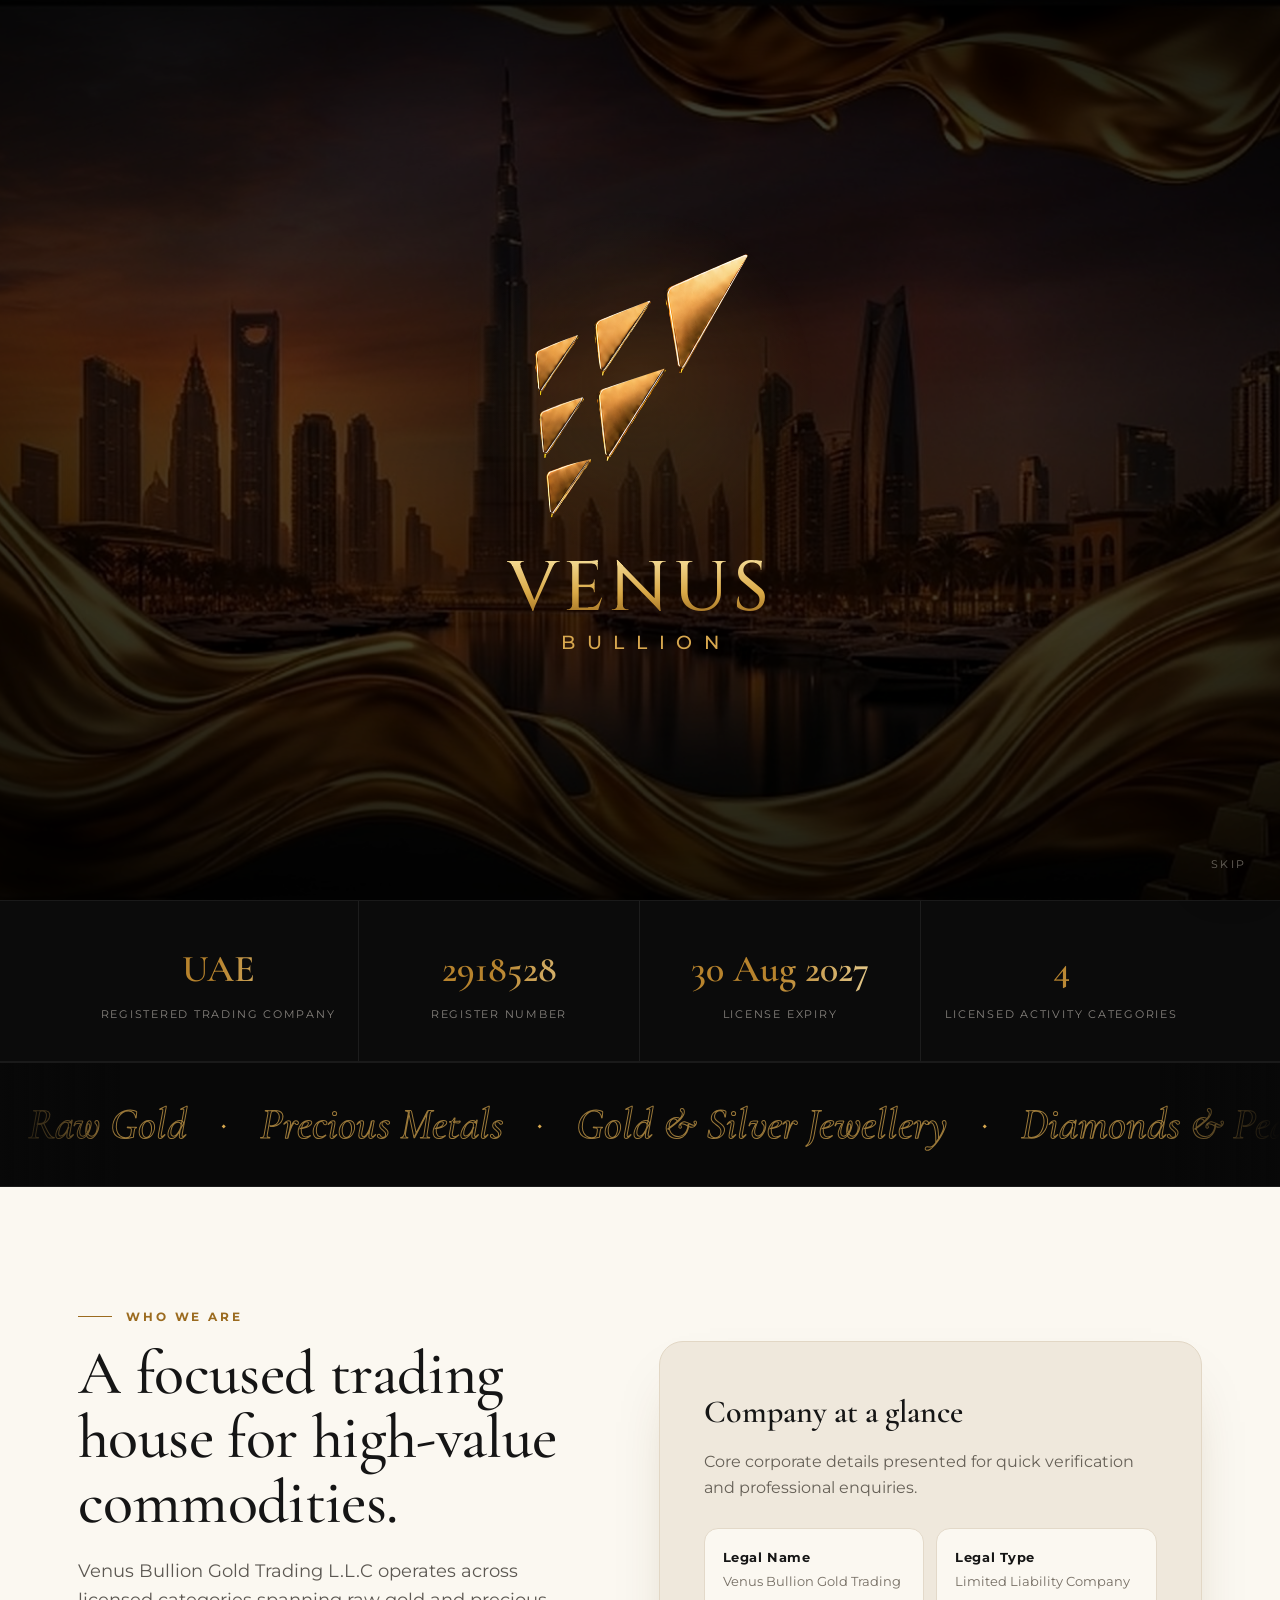
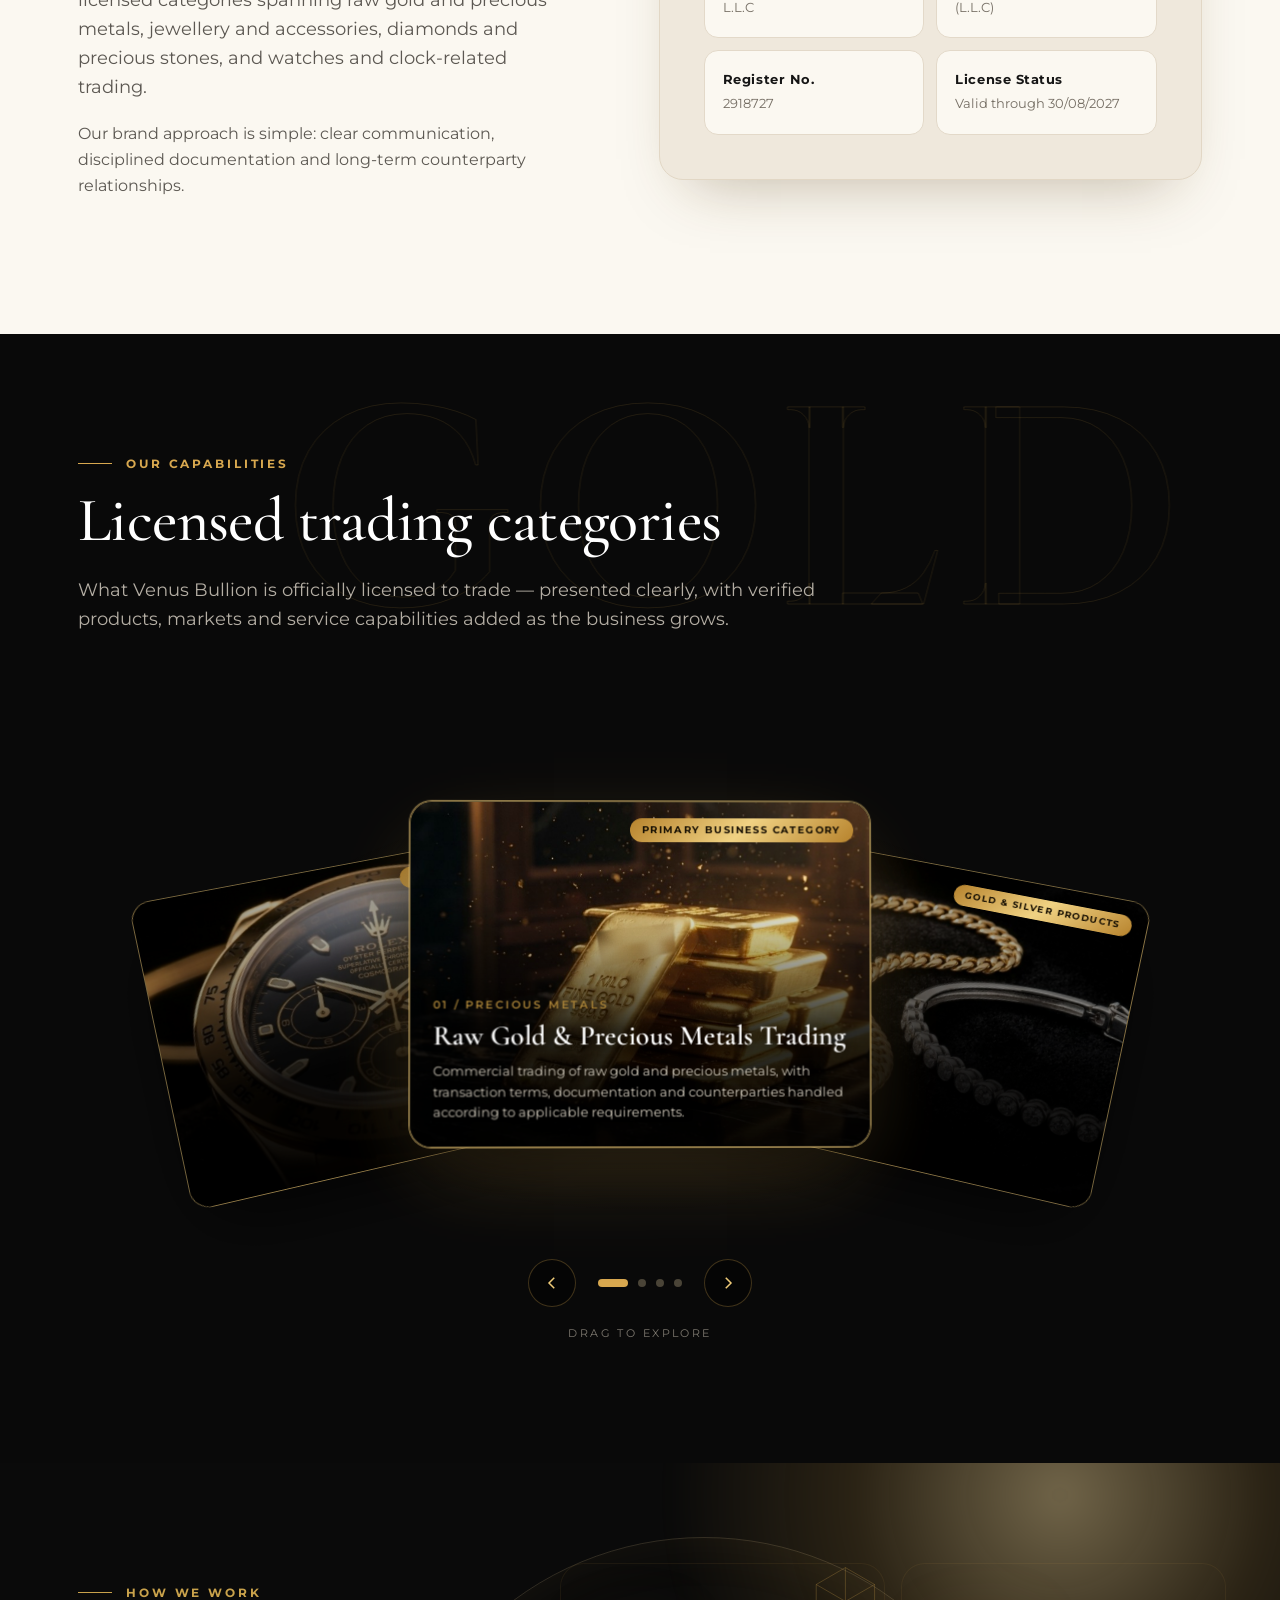
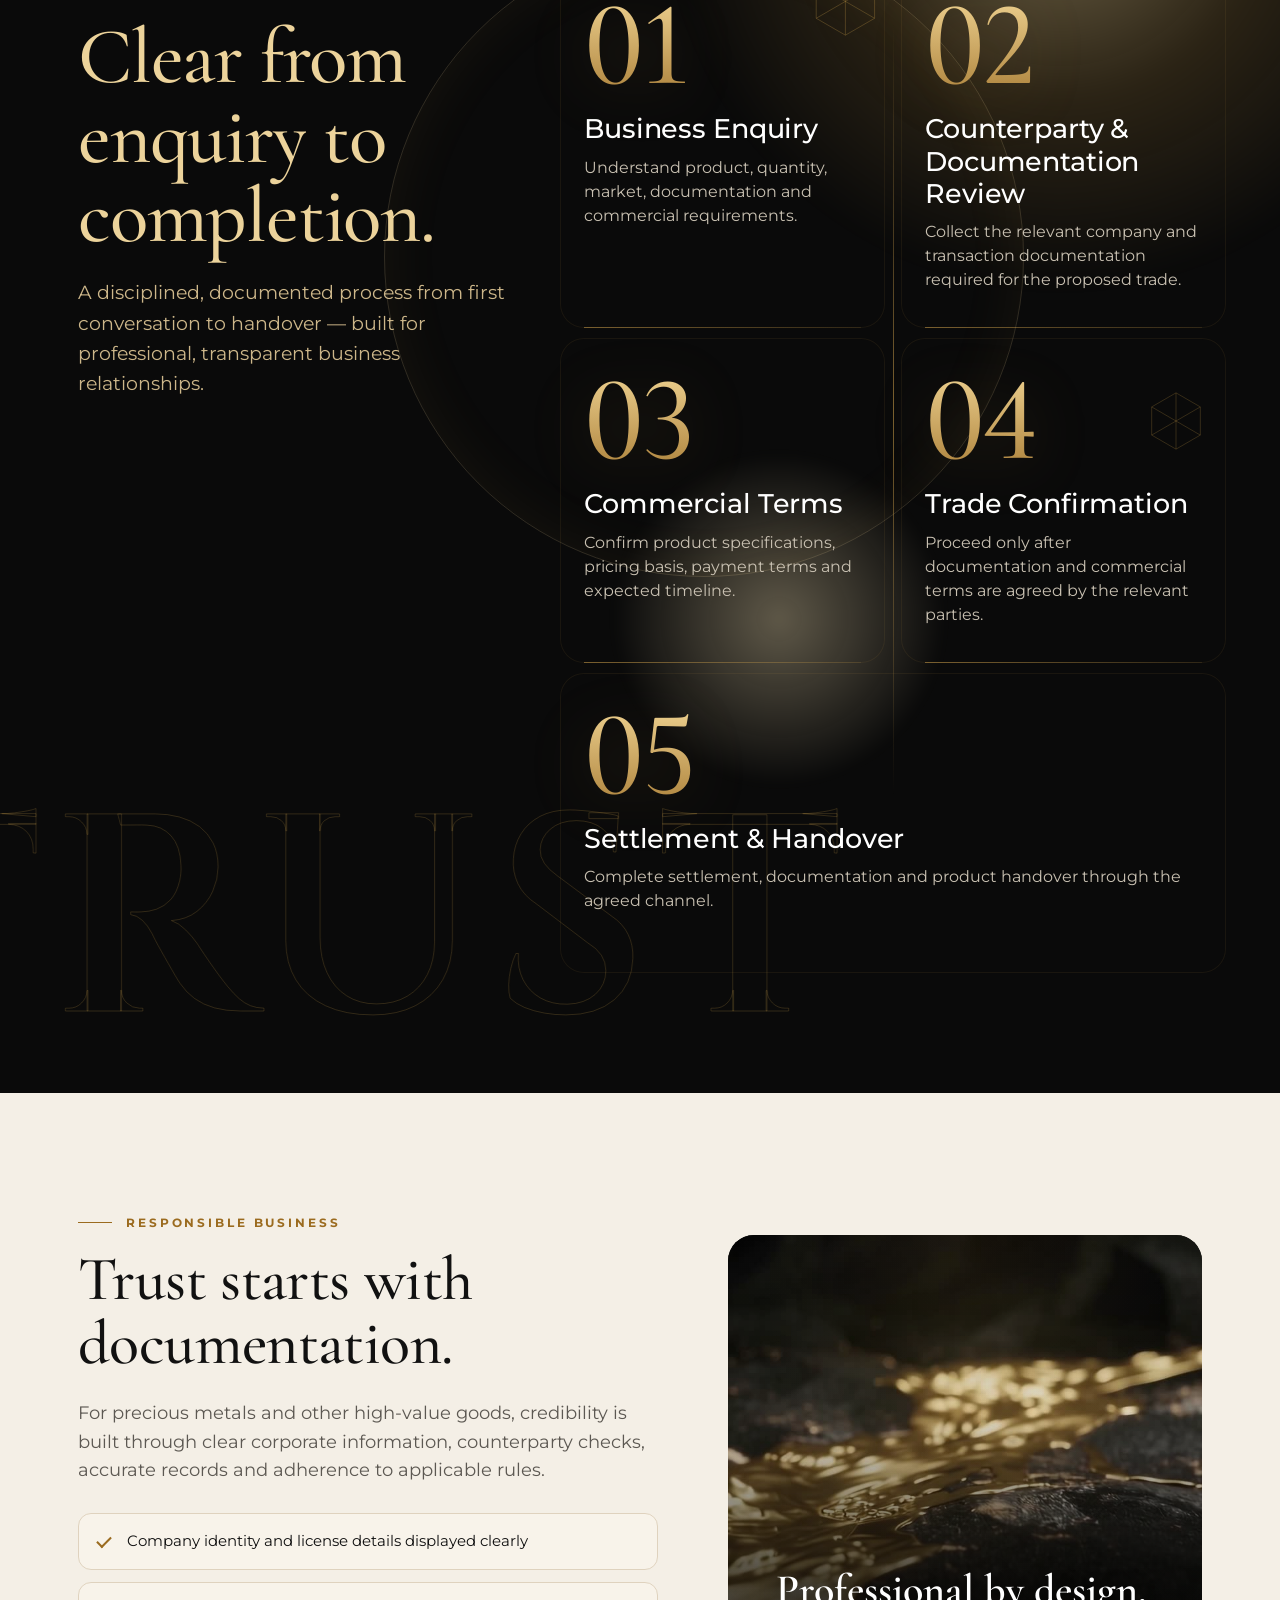
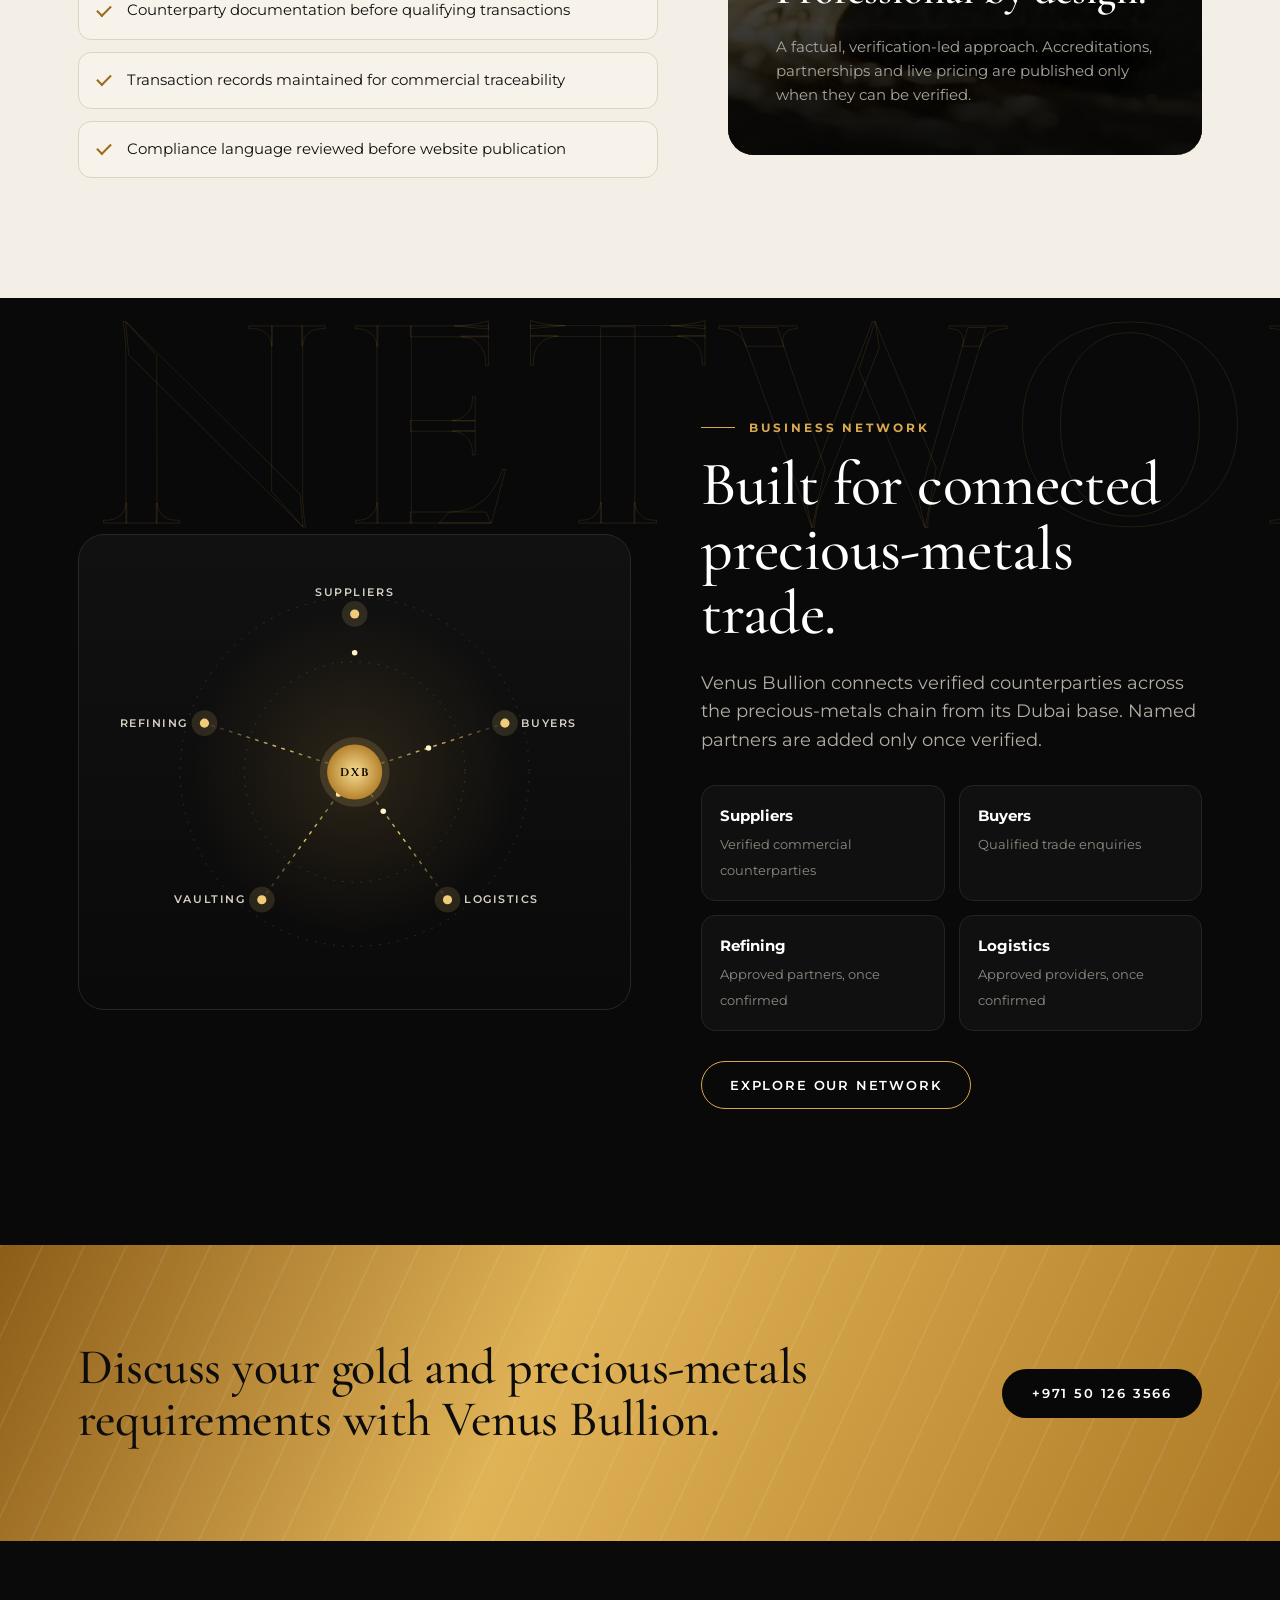
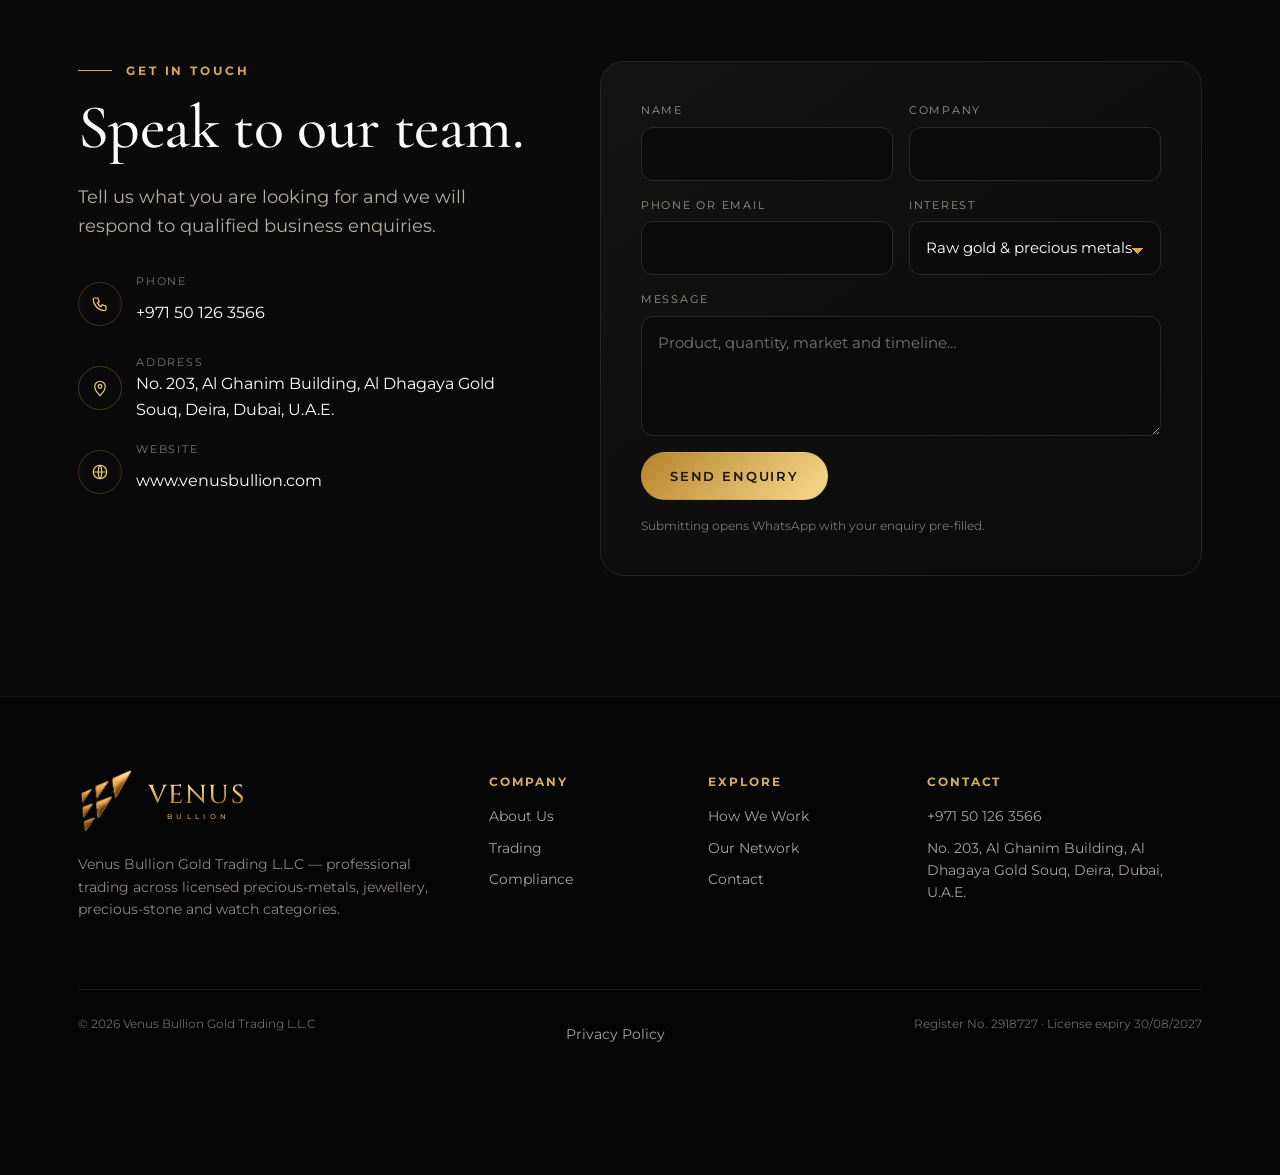
==== index.html @ 418b7636 "Venus Bullion website: initial production-ready build Static site (home, network, privacy, 404) with" ====
<!doctype html>
<html lang="en">
<head>
<meta charset="utf-8">
<meta name="viewport" content="width=device-width,initial-scale=1,viewport-fit=cover">
<title>Gold &amp; Precious Metals Trading in Dubai | Venus Bullion Gold Trading L.L.C</title>
<meta name="description" content="Venus Bullion Gold Trading L.L.C — licensed gold and precious metals trading company at Al Dhagaya Gold Souq, Deira, Dubai. Raw gold, gold &amp; silver jewellery, diamonds, pearls, precious stones, watches and clocks.">
<meta name="theme-color" content="#070707">
<link rel="canonical" href="https://www.venusbullion.com/">
<meta name="keywords" content="gold trading Dubai, bullion dealer Dubai, buy gold Dubai, sell gold Dubai, raw gold trading UAE, precious metals trading Dubai, gold bars Dubai, silver bullion UAE, Deira Gold Souq, Al Dhagaya gold souq, gold jewellery wholesale Dubai, diamonds and pearls trading Dubai, precious stones UAE, watches and clocks trading Dubai, gold trading company UAE, Venus Bullion, Venus Bullion Gold Trading L.L.C">
<meta name="author" content="Venus Bullion Gold Trading L.L.C">
<meta name="robots" content="index,follow,max-image-preview:large">
<meta name="geo.region" content="AE-DU"><meta name="geo.placename" content="Deira, Dubai, United Arab Emirates">
<meta property="og:site_name" content="Venus Bullion Gold Trading L.L.C">
<meta property="og:locale" content="en_AE"><meta property="og:locale:alternate" content="fr_FR"><meta property="og:locale:alternate" content="ar_AE">
<meta property="og:title" content="Gold &amp; Precious Metals Trading in Dubai | Venus Bullion Gold Trading L.L.C">
<meta property="og:description" content="Venus Bullion Gold Trading L.L.C — licensed gold and precious metals trading company at Al Dhagaya Gold Souq, Deira, Dubai. Raw gold, gold &amp; silver jewellery, diamonds, pearls, precious stones, watches and clocks.">
<meta property="og:type" content="website">
<meta property="og:url" content="https://www.venusbullion.com/">
<meta property="og:image" content="https://www.venusbullion.com/assets/img/hero-poster.jpg">
<meta name="twitter:card" content="summary_large_image">
<meta name="twitter:title" content="Gold &amp; Precious Metals Trading in Dubai | Venus Bullion Gold Trading L.L.C">
<meta name="twitter:description" content="Venus Bullion Gold Trading L.L.C — licensed gold and precious metals trading company at Al Dhagaya Gold Souq, Deira, Dubai. Raw gold, gold &amp; silver jewellery, diamonds, pearls, precious stones, watches and clocks.">
<meta name="twitter:image" content="https://www.venusbullion.com/assets/img/hero-poster.jpg">
<link rel="icon" type="image/png" href="assets/logo/favicon.png">
<link rel="preconnect" href="https://fonts.googleapis.com">
<link rel="preconnect" href="https://fonts.gstatic.com" crossorigin>
<link href="https://fonts.googleapis.com/css2?family=Cinzel:wght@400;500;600&family=Cormorant+Garamond:wght@500;600;700&family=Montserrat:wght@400;500;600;700&family=Amiri:wght@400;700&family=Cairo:wght@400;500;600;700&display=swap" rel="stylesheet">
<script>
  document.documentElement.classList.add('js');
  try{var l=localStorage.getItem('vb-lang');if(l==='fr'||l==='ar'){document.documentElement.lang=l;document.documentElement.dir=l==='ar'?'rtl':'ltr';}}catch(e){}
  try{ if(/[?&]intro\b/.test(location.search)) localStorage.removeItem('vb-intro-seen'); if(localStorage.getItem('vb-intro-seen')||matchMedia('(prefers-reduced-motion:reduce)').matches) document.documentElement.classList.add('no-splash'); }catch(e){}
</script>
<link rel="stylesheet" href="css/main.css">
<script type="application/ld+json">
{
 "@context": "https://schema.org",
 "@graph": [
  {
   "@type": [
    "LocalBusiness",
    "Organization"
   ],
   "@id": "https://www.venusbullion.com/#org",
   "name": "Venus Bullion Gold Trading L.L.C",
   "alternateName": "Venus Bullion",
   "url": "https://www.venusbullion.com/",
   "telephone": "+971501263566",
   "logo": "https://www.venusbullion.com/assets/logo/mark.png",
   "image": "https://www.venusbullion.com/assets/img/hero-poster.jpg",
   "description": "Licensed gold and precious metals trading company in Deira, Dubai, trading raw gold, gold and silver jewellery, diamonds, pearls and precious stones, watches and clocks.",
   "address": {
    "@type": "PostalAddress",
    "streetAddress": "No. 203, Al Ghanim Building, Al Dhagaya Gold Souq, Deira",
    "addressLocality": "Dubai",
    "addressCountry": "AE"
   },
   "areaServed": [
    "AE",
    "Dubai",
    "Deira"
   ],
   "identifier": "2918727",
   "availableLanguage": [
    "English",
    "French",
    "Arabic"
   ],
   "knowsAbout": [
    "Gold trading",
    "Precious metals",
    "Bullion",
    "Gold and silver jewellery",
    "Diamonds",
    "Pearls",
    "Precious stones",
    "Watches"
   ],
   "contactPoint": {
    "@type": "ContactPoint",
    "telephone": "+971501263566",
    "contactType": "sales",
    "areaServed": "AE",
    "availableLanguage": [
     "English",
     "French",
     "Arabic"
    ]
   },
   "hasOfferCatalog": {
    "@type": "OfferCatalog",
    "name": "Licensed trading categories",
    "itemListElement": [
     {
      "@type": "Offer",
      "itemOffered": {
       "@type": "Service",
       "name": "Raw gold and precious metals trading"
      }
     },
     {
      "@type": "Offer",
      "itemOffered": {
       "@type": "Service",
       "name": "Gold and silver jewellery accessories trading"
      }
     },
     {
      "@type": "Offer",
      "itemOffered": {
       "@type": "Service",
       "name": "Diamonds, pearls and precious stones trading"
      }
     },
     {
      "@type": "Offer",
      "itemOffered": {
       "@type": "Service",
       "name": "Watches, clocks and spare parts trading"
      }
     }
    ]
   }
  },
  {
   "@type": "WebSite",
   "@id": "https://www.venusbullion.com/#site",
   "url": "https://www.venusbullion.com/",
   "name": "Venus Bullion",
   "inLanguage": [
    "en",
    "fr",
    "ar"
   ],
   "publisher": {
    "@id": "https://www.venusbullion.com/#org"
   }
  }
 ]
}
</script>
</head>
<body>
<a class="skip-link" href="#top">Skip to content</a>

<!-- ============ SPLASH: logo forms, words appear, then fly into the header ============ -->
<div id="splash" aria-hidden="true">
  <div class="s-bg"></div><div class="s-bg-shade"></div>
  <div class="s-stack">
    <div class="s-mark" id="s-mark">
      <div class="s-glow"></div>
      <!-- 6 shards, each clipped from the logo mark; --x/--y/--r = scattered start pose -->
      <span class="shard" style="--i:0;--p:5.1% 37.8%,25.3% 31.5%,8.1% 54.5%;--o:13% 41%;--x:-260px;--y:120px;--r:-80deg"></span>
      <span class="shard" style="--i:1;--p:27.5% 54%,10% 77.1%,7.2% 59.2%;--o:15% 63%;--x:-300px;--y:-60px;--r:70deg"></span>
      <span class="shard" style="--i:2;--p:10.5% 80.7%,30.6% 76.5%,12.8% 98.6%;--o:18% 85%;--x:-200px;--y:260px;--r:-120deg"></span>
      <span class="shard" style="--i:3;--p:29.7% 27.5%,55.3% 19%,34.2% 47.3%;--o:40% 31%;--x:60px;--y:-300px;--r:95deg"></span>
      <span class="shard" style="--i:4;--p:31.3% 52.3%,61.6% 43.6%,36.1% 78.1%;--o:43% 58%;--x:220px;--y:260px;--r:-60deg"></span>
      <span class="shard" style="--i:5;--p:59.7% 15.4%,95.7% 2%,66.6% 46.6%;--o:74% 21%;--x:320px;--y:-220px;--r:110deg"></span>
      <div class="s-sweep"></div>
    </div>
    <div class="word s-word" id="s-word"><span class="w-main"><i style="--d:0">V</i><i style="--d:1">E</i><i style="--d:2">N</i><i style="--d:3">U</i><i style="--d:4">S</i></span><span class="w-sub">BULLION</span></div>
  </div>
  <button class="s-skip" id="s-skip" type="button">Skip</button>
</div>

<!-- ============ HEADER ============ -->
<header class="site-header" id="header">
  <div class="wrap nav">
    <a class="brand" href="#top" aria-label="Venus Bullion — home">
      <img id="h-mark" src="assets/logo/mark.png" alt="">
      <span class="word" id="h-word"><span class="w-main"><i>V</i><i>E</i><i>N</i><i>U</i><i>S</i></span><span class="w-sub">BULLION</span></span>
    </a>
    <button class="burger" id="burger" type="button" aria-label="Menu" aria-expanded="false" aria-controls="menu"><span></span><span></span><span></span></button>
    <nav class="menu" id="menu" aria-label="Primary">
      <a href="#about">About</a>
      <a href="#trading">Trading</a>
      <a href="#process">How We Work</a>
      <a href="#compliance">Compliance</a>
      <a href="network.html">Our Network</a>
      <a class="btn fill sm" href="#contact">Contact Us</a>
    </nav>
  </div>
</header>

<main id="top">

<!-- ============ HERO ============
  Layers (back → front):
   1. hero-desktop.jpg / hero-mobile.jpg  → YOUR PHOTO SLOT (Dubai skyline / vault). Leave the files out and it stays blank.
   2. hero.mp4 / hero-mobile.mp4          → background video (molten gold). When a photo exists the video is
                                            blended on top with "screen" so the gold flows over the photo.
   3. dark overlay + content
-->
<section class="hero" id="hero">
  <div class="hero-media" id="heroMedia" data-photo="assets/img/hero-desktop.jpg" data-photo-mobile="assets/img/hero-mobile.jpg">
    <video class="hero-video" id="heroVideo" muted loop playsinline preload="metadata" poster="assets/img/hero-poster.jpg"
           data-src="assets/video/hero.mp4" data-src-mobile="assets/video/hero-mobile.mp4" data-poster-mobile="assets/img/hero-poster-mobile.jpg" aria-hidden="true"></video>
  </div>
  <div class="hero-overlay"></div>

  <div class="hero-content" id="heroContent">
    <h1>VENUS BULLION</h1>
    <p class="tag">Secure Your Future with the Ultimate Luxury Asset.</p>
    <a class="btn fill" href="#contact">Invest Now</a>
  </div>
  <div class="hero-legal">Venus Bullion Gold Trading L.L.C · United Arab Emirates</div>
  <span class="scroll-cue" aria-hidden="true"></span>
</section>

<!-- ============ CREDENTIALS ============ -->
<div class="cred">
  <div class="wrap cred-grid">
    <div class="cred-item rv"><div class="cred-num">UAE</div><div class="cred-label">Registered Trading Company</div></div>
    <div class="cred-item rv" style="--d:.1s"><div class="cred-num" data-count="2918727">2918727</div><div class="cred-label">Register Number</div></div>
    <div class="cred-item rv" style="--d:.2s"><div class="cred-num">30 Aug 2027</div><div class="cred-label">License Expiry</div></div>
    <div class="cred-item rv" style="--d:.3s"><div class="cred-num" data-count="4">4</div><div class="cred-label">Licensed Activity Categories</div></div>
  </div>
</div>

<!-- ============ TICKER ============ -->
<div class="ticker" aria-hidden="true"><div class="ticker-track"><span>Raw Gold</span><span class="d">◆</span><span>Precious Metals</span><span class="d">◆</span><span>Gold &amp; Silver Jewellery</span><span class="d">◆</span><span>Diamonds &amp; Pearls</span><span class="d">◆</span><span>Watches &amp; Clocks</span><span class="d">◆</span><span>Trusted Trade</span><span class="d">◆</span><span>Raw Gold</span><span class="d">◆</span><span>Precious Metals</span><span class="d">◆</span><span>Gold &amp; Silver Jewellery</span><span class="d">◆</span><span>Diamonds &amp; Pearls</span><span class="d">◆</span><span>Watches &amp; Clocks</span><span class="d">◆</span><span>Trusted Trade</span><span class="d">◆</span></div></div>

<!-- ============ ABOUT ============ -->
<section id="about" class="light">
  <div class="wrap about-grid">
    <div class="rv left">
      <div class="eyebrow">Who We Are</div>
      <h2>A focused trading house for high-value commodities.</h2>
      <p class="intro">Venus Bullion Gold Trading L.L.C operates across licensed categories spanning raw gold and precious metals, jewellery and accessories, diamonds and precious stones, and watches and clock-related trading.</p>
      <p class="intro" style="font-size:16px;margin-top:20px">Our brand approach is simple: clear communication, disciplined documentation and long-term counterparty relationships.</p>
    </div>
    <div class="panel rv right">
      <h3>Company at a glance</h3>
      <p>Core corporate details presented for quick verification and professional enquiries.</p>
      <div class="license-grid">
        <div class="license-box"><b>Legal Name</b><span>Venus Bullion Gold Trading L.L.C</span></div>
        <div class="license-box"><b>Legal Type</b><span>Limited Liability Company (L.L.C)</span></div>
        <div class="license-box"><b>Register No.</b><span>2918727</span></div>
        <div class="license-box"><b>License Status</b><span>Valid through 30/08/2027</span></div>
      </div>
    </div>
  </div>
</section>

<!-- ============ TRADING ============ -->
<section id="trading" class="services">
  <div class="bg-word" data-speed="-.18" style="top:4%" aria-hidden="true"><span>GOLD</span></div>
  <div class="wrap">
    <div class="eyebrow rv">Our Capabilities</div>
    <h2 class="rv">Licensed trading categories</h2>
    <p class="intro rv">What Venus Bullion is officially licensed to trade — presented clearly, with verified products, markets and service capabilities added as the business grows.</p>
    <!-- IMAGE SLOTS (portrait 2:3): assets/img/cat-gold.jpg, cat-jewellery.jpg, cat-stones.jpg, cat-watches.jpg -->
    <div class="stack rv" id="stack" role="region" aria-roledescription="carousel" aria-label="Licensed trading categories">
      <div class="stack-stage" tabindex="0">
        <div class="stack-drag"></div>
        <article class="scard" data-label="Photo · gold bars" data-img="assets/img/cat-gold.jpg" data-pos="60% 55%">
          <span class="sbadge">Primary business category</span>
          <div class="sbody"><div class="num">01 / PRECIOUS METALS</div><h3>Raw Gold &amp; Precious Metals Trading</h3><p>Commercial trading of raw gold and precious metals, with transaction terms, documentation and counterparties handled according to applicable requirements.</p></div>
        </article>
        <article class="scard" data-label="Photo · jewellery" data-img="assets/img/cat-jewellery.jpg" data-pos="45% 50%">
          <span class="sbadge">Gold &amp; silver products</span>
          <div class="sbody"><div class="num">02 / JEWELLERY</div><h3>Gold &amp; Silver Jewellery Accessories</h3><p>Trading activity covering jewellery and accessories made from gold and silver for approved commercial requirements.</p></div>
        </article>
        <article class="scard" data-label="Photo · diamonds &amp; pearls" data-img="assets/img/cat-stones.jpg" data-pos="40% 60%">
          <span class="sbadge">High-value goods</span>
          <div class="sbody"><div class="num">03 / PRECIOUS STONES</div><h3>Diamonds, Pearls &amp; Precious Stones</h3><p>Trading across diamonds, pearls and precious stones, presented through a premium, verification-led customer experience.</p></div>
        </article>
        <article class="scard" data-label="Photo · watches" data-img="assets/img/cat-watches.jpg" data-pos="55% 50%">
          <span class="sbadge">Licensed activity</span>
          <div class="sbody"><div class="num">04 / WATCHES</div><h3>Watches, Clocks &amp; Spare Parts</h3><p>Licensed trading of watches, clocks and related spare parts as an additional commercial activity under the company.</p></div>
        </article>
      </div>
      <div class="stack-ctrl">
        <button class="sbtn prev" type="button" aria-label="Previous"><svg width="18" height="18" viewBox="0 0 24 24" fill="none" stroke="currentColor" stroke-width="2"><path d="m15 5-7 7 7 7"/></svg></button>
        <div class="sdots"></div>
        <button class="sbtn next" type="button" aria-label="Next"><svg width="18" height="18" viewBox="0 0 24 24" fill="none" stroke="currentColor" stroke-width="2"><path d="m9 5 7 7-7 7"/></svg></button>
      </div>
      <p class="stack-hint">Drag to explore</p>
    </div>
  </div>
</section>

<!-- ============ PROCESS ============ -->
<section id="process" class="process">
  <div class="proc-glow" aria-hidden="true"><i class="f1"></i><i class="f2"></i><i class="ring"></i></div>
  <div class="bg-word" data-speed=".16" style="bottom:2%" aria-hidden="true"><span>TRUST</span></div>
  <div class="wrap process-grid">
    <div class="sticky rv left">
      <div class="eyebrow">How We Work</div>
      <h2>Clear from enquiry to completion.</h2>
      <p class="intro">A disciplined, documented process from first conversation to handover — built for professional, transparent business relationships.</p>
    </div>
    <div class="psteps">
      <svg class="gem g1" viewBox="0 0 100 100" aria-hidden="true"><g fill="none" stroke="currentColor" stroke-width=".8" stroke-linejoin="round"><polygon points="50,6 88,28 88,72 50,94 12,72 12,28"/><polyline points="12,28 50,50 88,28"/><polyline points="50,50 50,94"/><polyline points="12,72 50,50 88,72"/><polyline points="50,6 50,50"/></g></svg><svg class="gem g2" viewBox="0 0 100 100" aria-hidden="true"><g fill="none" stroke="currentColor" stroke-width=".8" stroke-linejoin="round"><polygon points="50,6 88,28 88,72 50,94 12,72 12,28"/><polyline points="12,28 50,50 88,28"/><polyline points="50,50 50,94"/><polyline points="12,72 50,50 88,72"/><polyline points="50,6 50,50"/></g></svg>
      <div class="pstep has-art tilt rv"><div class="art" aria-hidden="true"><i class="a1"></i><i class="a2"></i></div><div class="pno">01</div><h4>Business Enquiry</h4><p>Understand product, quantity, market, documentation and commercial requirements.</p></div>
      <div class="pstep has-art s2 tilt rv" style="--d:.12s"><div class="art" aria-hidden="true"><i class="a1"></i><i class="a2"></i></div><div class="pno">02</div><h4>Counterparty &amp; Documentation Review</h4><p>Collect the relevant company and transaction documentation required for the proposed trade.</p></div>
      <div class="pstep has-art s3 tilt rv"><div class="art" aria-hidden="true"><i class="a1"></i><i class="a2"></i></div><div class="pno">03</div><h4>Commercial Terms</h4><p>Confirm product specifications, pricing basis, payment terms and expected timeline.</p></div>
      <div class="pstep has-art s4 tilt rv" style="--d:.12s"><div class="art" aria-hidden="true"><i class="a1"></i><i class="a2"></i></div><div class="pno">04</div><h4>Trade Confirmation</h4><p>Proceed only after documentation and commercial terms are agreed by the relevant parties.</p></div>
      <div class="pstep wide has-art s5 tilt rv"><div class="art" aria-hidden="true"><i class="a1"></i><i class="a2"></i></div><div class="pno">05</div><h4>Settlement &amp; Handover</h4><p>Complete settlement, documentation and product handover through the agreed channel.</p></div>
    </div>
  </div>
</section>

<!-- ============ COMPLIANCE ============ -->
<section id="compliance" class="cream">
  <div class="wrap compliance-grid">
    <div class="rv left">
      <div class="eyebrow">Responsible Business</div>
      <h2>Trust starts with documentation.</h2>
      <p class="intro">For precious metals and other high-value goods, credibility is built through clear corporate information, counterparty checks, accurate records and adherence to applicable rules.</p>
      <div class="checks">
        <div class="check">Company identity and license details displayed clearly</div>
        <div class="check">Counterparty documentation before qualifying transactions</div>
        <div class="check">Transaction records maintained for commercial traceability</div>
        <div class="check">Compliance language reviewed before website publication</div>
      </div>
    </div>
    <div class="shield rv right">
      <video class="shield-video" id="shieldVideo" muted loop playsinline preload="none" poster="assets/img/shield-poster.jpg" data-src="assets/video/shield.mp4" aria-hidden="true"></video>
      <div class="shield-shade" aria-hidden="true"></div>
      <h3>Professional by design.</h3>
      <p>A factual, verification-led approach. Accreditations, partnerships and live pricing are published only when they can be verified.</p>
    </div>
  </div>
</section>

<!-- ============ NETWORK (preview) ============ -->
<section id="network" class="network">
  <div class="bg-word" data-speed="-.14" style="top:0" aria-hidden="true"><span>NETWORK</span></div>
  <div class="wrap network-grid">
    <div class="mapbox rv left" role="img" aria-label="Network diagram: Dubai hub connected to suppliers, buyers, refining, logistics and vaulting">
      <svg viewBox="0 0 600 516" aria-hidden="true">
        <defs>
          <linearGradient id="lineGrad" x1="0" x2="1"><stop offset="0" stop-color="#ae8138" stop-opacity=".1"/><stop offset=".5" stop-color="#f0cc79"/><stop offset="1" stop-color="#ae8138" stop-opacity=".1"/></linearGradient>
          <radialGradient id="hubGrad"><stop offset="0" stop-color="#f6dc93"/><stop offset="1" stop-color="#b7832d"/></radialGradient>
        </defs>
        <circle class="net-ring" cx="300" cy="258" r="190"/><circle class="net-ring" cx="300" cy="258" r="120" style="animation-direction:reverse"/>
        <g id="netLines"></g>
        <g class="hub"><circle cx="300" cy="258" r="38" fill="rgba(240,204,121,.15)" class="net-pulse"/><circle cx="300" cy="258" r="30" fill="url(#hubGrad)"/><text x="300" y="262" text-anchor="middle">DXB</text></g>
        <g id="netNodes"></g>
      </svg>
    </div>
    <div class="rv right">
      <div class="eyebrow">Business Network</div>
      <h2>Built for connected precious-metals trade.</h2>
      <p class="intro">Venus Bullion connects verified counterparties across the precious-metals chain from its Dubai base. Named partners are added only once verified.</p>
      <div class="net-list">
        <div class="net-item"><b>Suppliers</b><span>Verified commercial counterparties</span></div>
        <div class="net-item"><b>Buyers</b><span>Qualified trade enquiries</span></div>
        <div class="net-item"><b>Refining</b><span>Approved partners, once confirmed</span></div>
        <div class="net-item"><b>Logistics</b><span>Approved providers, once confirmed</span></div>
      </div>
      <p style="margin-top:30px"><a class="btn" href="network.html">Explore Our Network</a></p>
    </div>
  </div>
</section>

<!-- ============ CTA ============ -->
<section class="cta">
  <div class="wrap cta-grid">
    <h2 class="rv">Discuss your gold and precious-metals requirements with Venus Bullion.</h2>
    <a href="tel:+971501263566" class="btn rv">+971 50 126 3566</a>
  </div>
</section>

<!-- ============ CONTACT ============ -->
<section id="contact" class="contact">
  <div class="wrap contact-grid">
    <div class="rv left">
      <div class="eyebrow">Get in Touch</div>
      <h2>Speak to our team.</h2>
      <p class="intro">Tell us what you are looking for and we will respond to qualified business enquiries.</p>
      <ul class="c-list">
        <li><span class="c-ico"><svg width="18" height="18" viewBox="0 0 24 24" fill="none" stroke="currentColor" stroke-width="1.6"><path d="M5 4h4l2 5-2.5 1.5a11 11 0 0 0 5 5L15 13l5 2v4a2 2 0 0 1-2 2A16 16 0 0 1 3 6a2 2 0 0 1 2-2z"/></svg></span><div><small>Phone</small><a href="tel:+971501263566">+971 50 126 3566</a></div></li>
        <li data-email hidden><span class="c-ico"><svg width="18" height="18" viewBox="0 0 24 24" fill="none" stroke="currentColor" stroke-width="1.6"><rect x="3" y="5" width="18" height="14" rx="2"/><path d="m3 7 9 6 9-6"/></svg></span><div><small>Email</small><a href="#"></a></div></li>
        <li><span class="c-ico"><svg width="18" height="18" viewBox="0 0 24 24" fill="none" stroke="currentColor" stroke-width="1.6"><path d="M12 22s7-6.5 7-12a7 7 0 0 0-14 0c0 5.5 7 12 7 12z"/><circle cx="12" cy="10" r="2.5"/></svg></span><div><small>Address</small>No. 203, Al Ghanim Building, Al Dhagaya Gold Souq, Deira, Dubai, U.A.E.</div></li>
        <li><span class="c-ico"><svg width="18" height="18" viewBox="0 0 24 24" fill="none" stroke="currentColor" stroke-width="1.6"><circle cx="12" cy="12" r="9"/><path d="M3 12h18M12 3c3 3 3 15 0 18M12 3c-3 3-3 15 0 18"/></svg></span><div><small>Website</small><a href="https://www.venusbullion.com" rel="noopener">www.venusbullion.com</a></div></li>
      </ul>
    </div>
    <form class="card-form rv right" id="contactForm" novalidate>
      <div class="fld"><label for="f-name">Name</label><input id="f-name" name="name" autocomplete="name" required></div>
      <div class="fld"><label for="f-company">Company</label><input id="f-company" name="company" autocomplete="organization"></div>
      <div class="fld"><label for="f-contact">Phone or email</label><input id="f-contact" name="contact" autocomplete="tel" required></div>
      <div class="fld"><label for="f-interest">Interest</label>
        <select id="f-interest" name="interest"><option>Raw gold &amp; precious metals</option><option>Gold &amp; silver jewellery</option><option>Diamonds, pearls &amp; stones</option><option>Watches &amp; clocks</option><option value="Other">Other</option></select></div>
      <div class="fld full other-fld" id="otherFld" hidden><label for="f-other">Please specify</label><input id="f-other" name="other" maxlength="120" placeholder="Tell us what you have in mind…" aria-describedby="otherErr"><span class="err" id="otherErr" role="alert"></span></div>
      <div class="fld full"><label for="f-msg">Message</label><textarea id="f-msg" name="message" placeholder="Product, quantity, market and timeline…"></textarea></div>
      <input class="hp" name="_gotcha" tabindex="-1" autocomplete="off" aria-hidden="true">
      <div class="full" style="grid-column:1/-1"><button class="btn fill" type="submit">Send Enquiry</button></div>
      <p class="form-note">Submitting opens WhatsApp with your enquiry pre-filled.</p>
    </form>
  </div>
</section>
</main>

<!-- ============ FOOTER ============ -->
<footer>
  <div class="wrap">
    <div class="footer-grid">
      <div>
        <div class="f-brand"><img src="assets/logo/mark.png" alt=""><span class="word"><span class="w-main"><i>V</i><i>E</i><i>N</i><i>U</i><i>S</i></span><span class="w-sub">BULLION</span></span></div>
        <p class="footer-copy">Venus Bullion Gold Trading L.L.C — professional trading across licensed precious-metals, jewellery, precious-stone and watch categories.</p>
      </div>
      <div><h4>Company</h4><a href="#about">About Us</a><a href="#trading">Trading</a><a href="#compliance">Compliance</a></div>
      <div><h4>Explore</h4><a href="#process">How We Work</a><a href="network.html">Our Network</a><a href="#contact">Contact</a></div>
      <div><h4>Contact</h4><p class="l">+971 50 126 3566</p><p class="l" data-email hidden><a href="#"></a></p><p class="l">No. 203, Al Ghanim Building, Al Dhagaya Gold Souq, Deira, Dubai, U.A.E.</p></div>
    </div>
    <div class="bottom"><span>© <span id="yr">2026</span> Venus Bullion Gold Trading L.L.C</span><span><a href="privacy.html">Privacy Policy</a></span><span>Register No. 2918727 · License expiry 30/08/2027</span></div>
  </div>
</footer>

<a class="fab" href="https://wa.me/971501263566?text=Hello%20Venus%20Bullion%2C%20I%27d%20like%20to%20make%20an%20enquiry." target="_blank" rel="noopener" aria-label="Chat on WhatsApp"><svg viewBox="0 0 24 24"><path d="M12 2a10 10 0 0 0-8.6 15L2 22l5.2-1.4A10 10 0 1 0 12 2zm5.2 14.2c-.2.6-1.3 1.2-1.8 1.2-.5.1-1 .2-3.3-.7-2.8-1.2-4.6-4-4.7-4.2-.1-.2-1.100-1.500-1.100-2.800s.7-2 1-2.300c.2-.3.5-.3.700-.3h.5c.2 0 .4 0 .6.5l.8 2c.1.2.1.3 0 .5l-.4.6c-.1.1-.3.300-.1.600.2.3.8 1.300 1.700 2.100 1.200 1 2.100 1.300 2.400 1.500.3.1.5.1.6-.1l.9-1.100c.2-.3.4-.2.600-.1l2 .9c.3.1.5.2.5.3.1.2.1.8-.1 1.400z"/></svg></a>
<div class="call-bar"><a class="btn fill" href="tel:+971501263566">Call Now</a><a class="btn" href="#contact">Enquire</a></div>

<script src="js/config.js"></script>
<script src="js/i18n.js"></script>
<script src="js/main.js"></script>
</body>
</html>
---- css/main.css ----
/* ==========================================================================
   Venus Bullion — main stylesheet
   ========================================================================== */
:root{
  --black:#070707; --black2:#0e0e0e; --black3:#141414; --cream:#f4efe6; --paper:#fbf8f1;
  --gold:#d8a84f; --gold2:#f0cc79; --gold-dk:#9b6b1f; --muted:#aaa59d; --line:rgba(216,168,79,.28);
  --gold-grad:linear-gradient(135deg,#b7832d,#f0d283 50%,#b7832d);
  --serif:"Cormorant Garamond",Georgia,serif; --display:"Cinzel",Georgia,serif;
  --sans:"Montserrat",Inter,system-ui,-apple-system,"Segoe UI",sans-serif;
  --hdr:84px; --ease:cubic-bezier(.2,.8,.2,1);
}
*,*::before,*::after{box-sizing:border-box}
html{scroll-behavior:smooth;-webkit-text-size-adjust:100%}
body{margin:0;font-family:var(--sans);background:var(--black);color:#fff;line-height:1.6;overflow-x:hidden;-webkit-font-smoothing:antialiased}
img,video,canvas,svg{max-width:100%;display:block}
a{color:inherit;text-decoration:none}
h1,h2,h3,h4{margin:0}
:focus-visible{outline:2px solid var(--gold2);outline-offset:3px}
.wrap{max-width:1220px;margin-inline:auto;padding-inline:clamp(20px,4vw,48px)}
.sr{position:absolute;width:1px;height:1px;overflow:hidden;clip:rect(0 0 0 0)}
section{padding:clamp(72px,10vw,120px) 0;position:relative}
section[id]{scroll-margin-top:50px}
main,section,footer{overflow-x:clip}

/* ---------- Buttons ---------- */
.btn{display:inline-flex;align-items:center;justify-content:center;gap:10px;min-height:48px;border:1px solid var(--gold);padding:14px 28px;border-radius:999px;font:600 13px/1 var(--sans);letter-spacing:.14em;text-transform:uppercase;cursor:pointer;color:#fff;background:transparent;transition:transform .3s var(--ease),box-shadow .3s,background .3s,color .3s}
.btn:hover{transform:translateY(-2px);box-shadow:0 10px 30px rgba(216,168,79,.25)}
.btn.fill{background:var(--gold-grad);background-size:200% 100%;border-color:transparent;color:#1a1204;position:relative;overflow:hidden}
.btn.fill::after{content:"";position:absolute;inset:0;background:linear-gradient(110deg,transparent 35%,rgba(255,255,255,.55) 50%,transparent 65%);transform:translateX(-120%);transition:transform .8s var(--ease)}
.btn.fill:hover::after{transform:translateX(120%)}
.btn.dark{background:#0e0e0e;border-color:#2c2c2c}
.btn.sm{min-height:40px;padding:11px 20px;font-size:12px}

/* ---------- Typography ---------- */
.eyebrow{font-size:12px;text-transform:uppercase;letter-spacing:.24em;color:var(--gold);font-weight:700;margin-bottom:16px;display:flex;align-items:center;gap:14px}
.eyebrow::before{content:"";width:34px;height:1px;background:currentColor}
.light .eyebrow,.cream .eyebrow{color:var(--gold-dk)}
h2{font-family:var(--serif);font-weight:500;font-size:clamp(36px,5.2vw,62px);line-height:1.04;letter-spacing:-.01em;margin-bottom:22px}
h3{font-family:var(--serif);font-weight:600}
.intro{font-size:clamp(16px,1.5vw,18px);color:#b4aea4;max-width:760px}
.light{background:var(--paper);color:#151515}.light .intro{color:#5c5852}
.cream{background:var(--cream);color:#111}.cream .intro{color:#5c5852}
.gold-text{background:var(--gold-grad);-webkit-background-clip:text;background-clip:text;color:transparent}

/* ---------- Wordmark (shared by splash + header) ---------- */
.word{display:inline-flex;flex-direction:column;align-items:center;font-family:var(--display);line-height:1}
.w-main{display:flex;font-size:1em;letter-spacing:.06em;font-weight:500}
.w-main i{font-style:normal;display:inline-block;background:linear-gradient(180deg,#f8e2a0 0%,#d9a947 55%,#8e5d17 100%);-webkit-background-clip:text;background-clip:text;color:transparent}
.w-sub{font-size:.27em;letter-spacing:.62em;padding-left:.62em;margin-top:.55em;color:#d8a84f;font-family:var(--sans);font-weight:500}

/* ---------- Splash ---------- */
#splash{display:none}
.js #splash{display:grid;position:fixed;inset:0;z-index:200;background:#000;place-items:center;cursor:pointer}
.js.no-splash #splash{display:none}
.s-stack{display:flex;flex-direction:column;align-items:center;gap:clamp(16px,3.4vmin,30px)}
.s-mark{position:relative;width:clamp(120px,27vmin,240px);aspect-ratio:460/530}
.s-mark .shard{position:absolute;inset:0;background:url(../assets/logo/mark.png) center/100% 100% no-repeat;clip-path:polygon(var(--p));transform-origin:var(--o);opacity:0;animation:shardIn 1.1s var(--ease) forwards;animation-delay:calc(var(--i)*.13s + .35s)}
@keyframes shardIn{0%{opacity:0;transform:translate(var(--x),var(--y)) rotate(var(--r)) scale(.3);filter:brightness(2.4) blur(4px)}60%{opacity:1}100%{opacity:1;transform:none;filter:none}}
.s-glow{position:absolute;inset:-30%;background:radial-gradient(circle,rgba(216,168,79,.28),transparent 60%);opacity:0;animation:glow 1.6s 1.2s ease-out forwards;pointer-events:none}
@keyframes glow{0%{opacity:0;transform:scale(.6)}50%{opacity:1}100%{opacity:.55;transform:scale(1)}}
.s-sweep{position:absolute;inset:0;background:linear-gradient(115deg,transparent 42%,rgba(255,244,214,.95) 50%,transparent 58%);background-size:260% 100%;background-position:130% 0;mix-blend-mode:overlay;animation:sweep 1.1s 1.6s ease-in-out forwards;pointer-events:none}
@keyframes sweep{to{background-position:-30% 0}}
.s-word{font-size:clamp(34px,8.6vmin,70px)}
.s-word i{opacity:0;transform:translateY(14px);filter:blur(6px);animation:letterIn .8s var(--ease) forwards;animation-delay:calc(2s + var(--d)*.09s)}
.s-word .w-sub{opacity:0;animation:fadeIn .9s 2.6s ease forwards}
@keyframes letterIn{to{opacity:1;transform:none;filter:none}}
@keyframes fadeIn{to{opacity:1}}
.s-skip{position:absolute;bottom:28px;right:28px;font-size:11px;letter-spacing:.2em;text-transform:uppercase;color:#6b665e;background:none;border:0;cursor:pointer;font-family:var(--sans)}
.s-skip:hover{color:var(--gold2)}

/* ---------- Header ---------- */
.site-header{position:fixed;inset:0 0 auto 0;z-index:100;height:var(--hdr);transition:height .4s var(--ease),background .4s,backdrop-filter .4s,border-color .4s;border-bottom:1px solid transparent}
.site-header.solid{--hdr:68px;background:rgba(7,7,7,.82);backdrop-filter:blur(14px);-webkit-backdrop-filter:blur(14px);border-color:rgba(216,168,79,.18)}
.nav{height:100%;display:flex;align-items:center;justify-content:space-between;gap:24px}
.brand{display:flex;align-items:center;gap:14px}
.brand img{height:calc(var(--hdr) - 34px);width:auto;aspect-ratio:460/530;transition:height .4s var(--ease)}
.brand .word{font-size:22px}
.js .brand{visibility:hidden}
.js.brand-on .brand,.js.no-splash .brand{visibility:visible}
.menu{display:flex;gap:clamp(18px,2.4vw,34px);align-items:center;font-size:12.5px;letter-spacing:.12em;text-transform:uppercase;color:#d8d4cc}
.menu a:not(.btn){position:relative;padding:6px 0}
.menu a:not(.btn)::after{content:"";position:absolute;left:0;bottom:0;height:1px;width:100%;background:var(--gold2);transform:scaleX(0);transform-origin:left;transition:transform .4s var(--ease)}
.menu a:not(.btn):hover,.menu a.active{color:var(--gold2)}
.menu a:not(.btn):hover::after,.menu a.active::after{transform:scaleX(1)}
.burger{display:none;width:46px;height:46px;border:1px solid var(--line);border-radius:50%;background:rgba(0,0,0,.4);cursor:pointer;position:relative;z-index:130}
.burger span{position:absolute;left:13px;right:13px;height:1.5px;background:var(--gold2);transition:transform .35s var(--ease),opacity .2s}
.burger span:nth-child(1){top:17px}.burger span:nth-child(2){top:22px}.burger span:nth-child(3){top:27px}
.menu-open .burger span:nth-child(1){transform:translateY(5px) rotate(45deg)}
.menu-open .burger span:nth-child(2){opacity:0}
.menu-open .burger span:nth-child(3){transform:translateY(-5px) rotate(-45deg)}

/* ---------- Hero ---------- */
.hero{min-height:100svh;padding:calc(var(--hdr) + 40px) 0 90px;display:flex;align-items:center;justify-content:center;text-align:center;overflow:hidden;isolation:isolate;
  background:radial-gradient(ellipse 80% 55% at 50% 100%,rgba(216,168,79,.22),transparent 65%),radial-gradient(ellipse 50% 40% at 80% 20%,rgba(150,70,30,.18),transparent 70%),linear-gradient(180deg,#0b0908,#050505)}
.hero-media{position:absolute;inset:-6% 0;z-index:-3;will-change:transform}
.hero-img,.hero-video{position:absolute;inset:0;width:100%;height:100%;object-fit:cover}
.has-photo .hero-video{mix-blend-mode:screen}
.hero-overlay{position:absolute;inset:0;z-index:-2;background:linear-gradient(180deg,rgba(0,0,0,.55) 0%,rgba(0,0,0,.2) 35%,rgba(0,0,0,.35) 70%,#070707 100%),radial-gradient(ellipse at center,rgba(0,0,0,.25),rgba(0,0,0,.6))}
.hero-content{max-width:1200px;padding-inline:20px;will-change:transform}
.hero h1{font-family:var(--display);font-weight:500;font-size:clamp(24px,7.4vw,100px);line-height:1;letter-spacing:.05em;white-space:nowrap;background:linear-gradient(180deg,#fbe9b0 0%,#e0b457 48%,#a66f1c 100%);-webkit-background-clip:text;background-clip:text;color:transparent;filter:drop-shadow(0 6px 30px rgba(0,0,0,.6))}
.hero .tag{font-family:var(--serif);font-size:clamp(20px,2.6vw,32px);font-weight:500;color:#f4ecd9;margin:26px auto 40px;max-width:560px;line-height:1.3;text-shadow:0 2px 20px rgba(0,0,0,.7)}
.hero .btn{padding:18px 44px;font-size:14px}
.hero-legal{position:absolute;bottom:34px;left:0;right:0;font-size:11px;letter-spacing:.24em;text-transform:uppercase;color:#9d978c}
.scroll-cue{position:absolute;bottom:62px;left:50%;width:1px;height:46px;background:linear-gradient(var(--gold2),transparent);transform:translateX(-50%);animation:cue 2.2s ease-in-out infinite;opacity:.7}
@keyframes cue{0%,100%{transform:translateX(-50%) scaleY(.4);transform-origin:top}50%{transform:translateX(-50%) scaleY(1)}}
/* hero entrance (after splash) */
.js .hero-content>*{opacity:0;transform:translateY(30px);filter:blur(6px)}
.js.ready .hero-content>*,.js.no-splash .hero-content>*{animation:rise 1.1s var(--ease) forwards}
.js.ready .hero-content>:nth-child(2),.js.no-splash .hero-content>:nth-child(2){animation-delay:.15s}
.js.ready .hero-content>:nth-child(3),.js.no-splash .hero-content>:nth-child(3){animation-delay:.3s}
@keyframes rise{to{opacity:1;transform:none;filter:none}}

/* ---------- Credentials ---------- */
.cred{background:#0b0b0b;border-block:1px solid #1a1a1a;padding:0}
.cred-grid{display:grid;grid-template-columns:repeat(4,1fr)}
.cred-item{padding:38px 22px;border-right:1px solid #1d1d1d;text-align:center}
.cred-item:last-child{border:0}
.cred-num{font-family:var(--serif);font-size:clamp(26px,3vw,38px);color:var(--gold2);font-weight:600}
.cred-label{font-size:11px;text-transform:uppercase;letter-spacing:.16em;color:#87837e;margin-top:6px}

/* ---------- About ---------- */
.about-grid{display:grid;grid-template-columns:.95fr 1.05fr;gap:clamp(40px,7vw,90px);align-items:center}
.panel{background:#efe8dc;border:1px solid #e2d7c5;border-radius:24px;padding:clamp(26px,4vw,44px);box-shadow:0 30px 60px -30px rgba(80,55,15,.35)}
.panel h3{font-size:32px;margin-bottom:12px}.panel p{color:#666057;margin:0}
.license-grid{display:grid;grid-template-columns:1fr 1fr;gap:12px;margin-top:28px}
.license-box{padding:18px;border-radius:14px;background:#fbf8f1;border:1px solid #e3d9c9}
.license-box b{display:block;font-size:13px;letter-spacing:.04em}.license-box span{font-size:13px;color:#756e64;word-break:break-word}

/* ---------- Photo slots (blank until images are supplied) ---------- */
.ph{position:relative;overflow:hidden;background:var(--img,none) center/cover no-repeat,radial-gradient(circle at 30% 20%,rgba(216,168,79,.18),transparent 55%),linear-gradient(145deg,#1a1713,#0c0b0a);}
.ph::after{content:attr(data-label);position:absolute;inset:auto 12px 10px auto;font-size:10px;letter-spacing:.16em;text-transform:uppercase;color:rgba(216,168,79,.45)}
.ph.has-img::after{display:none}

/* ---------- Services ---------- */
.services{background:#090909}
.js .tilt.done{transition:transform .2s ease-out,border-color .4s,box-shadow .4s}
.num{font-size:11px;letter-spacing:.2em;color:#a98338;font-weight:600}

/* ---------- Process ---------- */
.process{background:#0f0f0f}
.process-grid{display:grid;grid-template-columns:.8fr 1.2fr;gap:clamp(40px,7vw,90px)}
.steps{border-top:1px solid #2a2a2a;counter-reset:s}
.step{display:grid;grid-template-columns:78px 1fr;gap:15px;padding:28px 0;border-bottom:1px solid #2a2a2a;position:relative;transition:padding-left .4s var(--ease)}
.step::before{content:"";position:absolute;left:0;bottom:-1px;height:1px;width:0;background:var(--gold);transition:width .8s var(--ease)}
.step.in::before{width:100%}
.step:hover{padding-left:12px}
.step-no{color:var(--gold2);font-family:var(--serif);font-size:30px;font-weight:600;line-height:1}
.step h4{font-size:18px;margin-bottom:6px;font-weight:600}.step p{margin:0;color:#969088;font-size:14.5px}
.sticky{position:sticky;top:110px;align-self:start}

/* ---------- Compliance ---------- */
.compliance-grid{display:grid;grid-template-columns:1.1fr .9fr;gap:clamp(40px,6vw,70px);align-items:center}
.checks{margin-top:28px;display:grid;gap:12px}
.check{padding:16px 18px 16px 48px;border:1px solid #dfd2be;border-radius:13px;background:#f8f3ea;font-size:14.5px;position:relative}
.check::before{content:"";position:absolute;left:18px;top:50%;width:14px;height:8px;border-left:2px solid var(--gold-dk);border-bottom:2px solid var(--gold-dk);transform:translateY(-70%) rotate(-45deg)}
.shield{min-height:460px;border-radius:26px;background:radial-gradient(circle at 70% 25%,rgba(216,168,79,.16),transparent 50%),linear-gradient(145deg,#141414,#050505);padding:clamp(28px,4vw,48px);display:flex;flex-direction:column;justify-content:flex-end;position:relative;overflow:hidden;color:#fff}
.shield h3{font-size:clamp(30px,3.6vw,42px);margin-bottom:12px}.shield p{color:#aaa59c;margin:0;max-width:470px;font-size:15px}


/* ---------- Network ---------- */
.network{background:#090909}
.network-grid{display:grid;grid-template-columns:1.05fr .95fr;gap:clamp(36px,6vw,70px);align-items:center}
.mapbox{border:1px solid #272727;border-radius:26px;position:relative;overflow:hidden;background:radial-gradient(circle at 50% 50%,rgba(226,177,83,.14),transparent 45%),linear-gradient(180deg,#111,#0a0a0a);aspect-ratio:1/.86}
.mapbox svg{width:100%;height:100%}
.net-line{stroke:url(#lineGrad);stroke-width:1.2;stroke-dasharray:4 6;animation:dash 14s linear infinite}
@keyframes dash{to{stroke-dashoffset:-200}}
.net-ring{fill:none;stroke:rgba(216,168,79,.22);stroke-dasharray:2 8;transform-origin:300px 258px;animation:rot 60s linear infinite}
@keyframes rot{to{transform:rotate(360deg)}}
.net-node circle.core{fill:#f0cc79}.net-node circle.halo{fill:rgba(240,204,121,.14);animation:pulse 3s ease-in-out infinite;transform-box:fill-box;transform-origin:center}
@keyframes pulse{50%{transform:scale(1.7);opacity:.2}}
.net-node text{fill:#d6d0c4;font:600 12px var(--sans);letter-spacing:.14em;text-transform:uppercase}
.hub text{fill:#1a1204;font:700 12px var(--display);letter-spacing:.16em}
.net-list{display:grid;grid-template-columns:1fr 1fr;gap:14px;margin-top:30px}
.net-item{border:1px solid #242424;border-radius:14px;padding:18px;background:#101010;transition:border-color .3s,transform .3s var(--ease)}
.net-item:hover{border-color:var(--gold);transform:translateY(-3px)}
.net-item b{display:block;margin-bottom:3px;font-size:15px}.net-item span{font-size:13px;color:#8f8981}

/* ---------- CTA ---------- */
.cta{padding:clamp(60px,8vw,96px) 0;background:linear-gradient(115deg,#8c5d18,#e1b357 42%,#ad7925);color:#0d0d0d;overflow:hidden;isolation:isolate}
.cta::before{content:"";position:absolute;inset:0;z-index:-1;background:repeating-linear-gradient(115deg,rgba(255,255,255,.07) 0 2px,transparent 2px 38px);animation:slide 30s linear infinite}
@keyframes slide{to{background-position:380px 0}}
.cta-grid{display:flex;align-items:center;justify-content:space-between;gap:30px;flex-wrap:wrap}
.cta h2{font-size:clamp(30px,4.2vw,50px);max-width:760px;margin:0}
.cta .btn{background:#080808;color:#fff;border:none;padding:18px 30px}

/* ---------- Contact ---------- */
.contact{background:#0a0a0a}
.contact-grid{display:grid;grid-template-columns:.85fr 1.15fr;gap:clamp(36px,6vw,80px)}
.c-list{margin:32px 0 0;padding:0;list-style:none;display:grid;gap:18px}
.c-list li{display:grid;grid-template-columns:44px 1fr;gap:14px;align-items:center}
.c-ico{width:44px;height:44px;border-radius:50%;border:1px solid var(--line);display:grid;place-items:center;color:var(--gold2)}
.c-list small{display:block;font-size:11px;letter-spacing:.16em;text-transform:uppercase;color:#7d786f}
.c-list a:hover{color:var(--gold2)}
form.card-form{background:linear-gradient(145deg,#131313,#0b0b0b);border:1px solid #242424;border-radius:24px;padding:clamp(24px,4vw,40px);display:grid;gap:16px;grid-template-columns:1fr 1fr}
.fld{display:grid;gap:7px}.fld.full{grid-column:1/-1}
.fld label{font-size:11px;letter-spacing:.16em;text-transform:uppercase;color:#9d978c}
.fld input,.fld select,.fld textarea{font:inherit;font-size:15px;color:#fff;background:#0b0b0b;border:1px solid #2a2a2a;border-radius:12px;padding:14px 16px;width:100%;transition:border-color .3s,box-shadow .3s}
.fld textarea{min-height:120px;resize:vertical}
.fld input:focus,.fld select:focus,.fld textarea:focus{outline:0;border-color:var(--gold);box-shadow:0 0 0 3px rgba(216,168,79,.15)}
.fld select{appearance:none;background-image:linear-gradient(45deg,transparent 50%,var(--gold) 50%),linear-gradient(135deg,var(--gold) 50%,transparent 50%);background-position:calc(100% - 22px) 55%,calc(100% - 16px) 55%;background-size:6px 6px;background-repeat:no-repeat}
.form-note{grid-column:1/-1;font-size:12px;color:#7d786f;margin:0}

/* ---------- Footer ---------- */
footer{padding:72px 0 120px;background:#050505;border-top:1px solid #151515}
.footer-grid{display:grid;grid-template-columns:1.35fr .65fr .65fr 1fr;gap:40px}
.f-brand{display:flex;align-items:center;gap:14px;margin-bottom:20px}.f-brand img{height:64px;width:auto}.f-brand .word{font-size:26px}
.footer-copy{color:#8e8983;max-width:390px;font-size:14px}
footer h4{font:700 12px var(--sans);letter-spacing:.16em;text-transform:uppercase;color:#d7ae61;margin:5px 0 16px}
footer a,footer p.l{font-size:14px;color:#aaa49c;margin:9px 0;display:block}
footer a:hover{color:var(--gold2)}
.bottom{margin-top:55px;padding-top:24px;border-top:1px solid #1b1b1b;display:flex;justify-content:space-between;color:#6e6a64;font-size:12px;gap:20px;flex-wrap:wrap}

/* ---------- Floating actions ---------- */
.fab{position:fixed;right:20px;bottom:20px;z-index:90;width:58px;height:58px;border-radius:50%;background:#25d366;display:grid;place-items:center;box-shadow:0 10px 30px rgba(0,0,0,.5);transition:transform .3s var(--ease)}
.fab:hover{transform:scale(1.08)}
.fab::before{content:"";position:absolute;inset:0;border-radius:50%;border:2px solid #25d366;animation:ping 2.4s ease-out infinite}
@keyframes ping{to{transform:scale(1.6);opacity:0}}
.fab svg{width:30px;height:30px;fill:#fff}
.call-bar{display:none}

/* ---------- Scroll reveal ---------- */
.js .rv{opacity:0;transform:translateY(34px);transition:opacity 1s var(--ease),transform 1s var(--ease);transition-delay:var(--d,0s)}
.js .rv.in{opacity:1;transform:none}
.js .rv.left{transform:translateX(-40px)}.js .rv.right{transform:translateX(40px)}
.js .rv.left.in,.js .rv.right.in{transform:none}

/* ---------- Network page ---------- */
.page-hero{min-height:72svh;display:flex;align-items:flex-end;padding:calc(var(--hdr) + 80px) 0 80px;overflow:hidden;isolation:isolate;background:radial-gradient(ellipse 70% 60% at 70% 30%,rgba(216,168,79,.2),transparent 65%),linear-gradient(180deg,#0b0908,#050505)}
.page-hero .hero-media{inset:-6% 0}
.page-hero h1{font-family:var(--display);font-weight:500;font-size:clamp(40px,7vw,84px);letter-spacing:.04em;line-height:1.02;margin-bottom:22px}
.page-hero p{max-width:620px;font-family:var(--serif);font-size:clamp(20px,2.4vw,28px);color:#e6dcc4;margin:0;line-height:1.35}
.partner{display:grid;grid-template-columns:1fr 1fr;gap:clamp(30px,6vw,80px);align-items:center;padding:clamp(40px,6vw,70px) 0;border-bottom:1px solid #1d1d1d}
.partner:last-child{border:0}
.partner:nth-child(even) .partner-media{order:-1}
.partner-media{aspect-ratio:4/3;border-radius:24px;border:1px solid #242424}
.partner h3{font-size:clamp(32px,4vw,46px);margin:6px 0 14px;line-height:1.05}
.partner p{color:#b4aea4;margin:0 0 22px}
.feat{list-style:none;margin:0;padding:0;display:grid;gap:10px}
.feat li{padding-left:30px;position:relative;font-size:15px;color:#e4dfd5}
.feat li::before{content:"";position:absolute;left:0;top:9px;width:14px;height:1px;background:var(--gold)}
.feat li::after{content:"";position:absolute;left:0;top:6px;width:7px;height:7px;border:1px solid var(--gold);transform:rotate(45deg);left:14px;top:6px}
.partner small.k{display:block;margin-bottom:14px;font-size:11px;letter-spacing:.2em;text-transform:uppercase;color:#8d877d}
.std-grid{display:grid;grid-template-columns:repeat(3,1fr);gap:20px;margin-top:48px}
.std{background:#fbf8f1;border:1px solid #e3d9c9;border-radius:22px;padding:34px;transition:transform .5s var(--ease),box-shadow .5s}
.std:hover{transform:translateY(-6px);box-shadow:0 28px 50px -28px rgba(80,55,15,.45)}
.std .n{font-family:var(--serif);font-size:44px;color:var(--gold-dk);line-height:1;margin-bottom:14px}
.std h3{font-size:28px;margin-bottom:8px}.std p{margin:0;color:#5c5852;font-size:15px}

/* ---------- Responsive ---------- */
@media(max-width:1000px){
  .burger{display:block}
  .menu{position:fixed;inset:0;z-index:120;flex-direction:column;justify-content:center;gap:26px;font-size:15px;background:radial-gradient(circle at 50% 100%,rgba(216,168,79,.18),transparent 60%),rgba(5,5,5,.97);opacity:0;visibility:hidden;transform:scale(1.04);transition:opacity .4s,transform .5s var(--ease),visibility .4s}
  .menu-open .menu{opacity:1;visibility:visible;transform:none}
  .menu-open{overflow:hidden}
  .about-grid,.process-grid,.compliance-grid,.network-grid,.contact-grid{grid-template-columns:1fr}
  .sticky{position:static}
  .footer-grid{grid-template-columns:1fr 1fr}
  .cred-grid{grid-template-columns:1fr 1fr}.cred-item:nth-child(2){border-right:0}.cred-item:nth-child(-n+2){border-bottom:1px solid #1d1d1d}
  .partner{grid-template-columns:1fr}.partner:nth-child(even) .partner-media{order:0}
  .std-grid{grid-template-columns:1fr}
}
@media(max-width:700px){
  :root{--hdr:72px}
  .license-grid,.net-list,form.card-form{grid-template-columns:1fr}
  .brand .word{font-size:18px}
  .hero{align-items:center;padding-bottom:130px}
  .hero .btn{width:100%;max-width:320px}
  .step{grid-template-columns:54px 1fr}
  .footer-grid{grid-template-columns:1fr}
  footer{padding-bottom:140px}
  .fab{bottom:84px}
  .call-bar{display:flex;position:fixed;left:0;right:0;bottom:0;z-index:89;background:rgba(7,7,7,.94);backdrop-filter:blur(10px);border-top:1px solid var(--line);padding:10px 16px calc(10px + env(safe-area-inset-bottom));gap:10px}
  .call-bar .btn{flex:1;min-height:44px;padding:12px}
  .scroll-cue{display:none}
  .hero-legal{bottom:96px;font-size:10px}
}
@media(prefers-reduced-motion:reduce){
  *,*::before,*::after{animation-duration:.001s!important;animation-iteration-count:1!important;transition-duration:.001s!important;scroll-behavior:auto!important}
}

/* fixes */
.page-hero .wrap{width:100%}
@media(max-width:700px){.hero-legal{display:none}}
@media(max-width:700px){.hero h1{white-space:normal;font-size:clamp(40px,14vw,60px);line-height:1.05}}

/* ==========================================================================
   Extra motion layer
   ========================================================================== */
/* --- letter-by-letter titles with travelling shine --- */
.split-ch{background:none!important;-webkit-text-fill-color:initial;filter:none!important;animation:none!important;opacity:1!important;transform:none!important}
.split-ch .wd{display:inline-block;white-space:nowrap}
.split-ch .ch{display:inline-block;background:linear-gradient(180deg,#fbe9b0 0%,#e0b457 50%,#a66f1c 100%);-webkit-background-clip:text;background-clip:text;color:transparent;opacity:0;transform:translateY(.5em) rotateX(-80deg);filter:blur(8px);transform-origin:50% 100%}
.js.ready .split-ch .ch,.js.no-splash .split-ch .ch{animation:chIn 1.1s var(--ease) forwards,wave 5s ease-in-out infinite;animation-delay:calc(var(--i)*.07s + .1s),calc(var(--i)*.16s + 2.4s)}
@keyframes chIn{to{opacity:1;transform:none;filter:none}}
@keyframes wave{0%,40%,100%{filter:brightness(1);transform:translateY(0)}20%{filter:brightness(1.6) drop-shadow(0 0 14px rgba(255,220,130,.55));transform:translateY(-5px)}}
.hero h1.split-ch{animation:breathe 9s ease-in-out 3s infinite!important}
@keyframes breathe{50%{letter-spacing:.075em}}
/* tagline words */
.tag .tw{display:inline-block;opacity:0;filter:blur(8px);transform:translateY(14px)}
.js.ready .tag .tw,.js.no-splash .tag .tw{animation:chIn .9s var(--ease) forwards;animation-delay:calc(.9s + var(--i)*.09s)}

/* --- heading words slide up from a mask --- */
.js h2.sp .sw{display:inline-block;overflow:hidden;vertical-align:top;padding-bottom:.14em;margin-bottom:-.14em}
.js h2.sp .sw>span{display:inline-block;transform:translateY(108%) rotate(5deg);transform-origin:0 100%;transition:transform 1.1s var(--ease);transition-delay:calc(var(--i)*.07s)}
.js h2.sp.in .sw>span{transform:none}

/* --- gold shimmer on numbers --- */
.cred-num,.step-no,.std .n{background:linear-gradient(100deg,#b7832d 20%,#fff2c2 45%,#d8a84f 55%,#b7832d 80%);background-size:250% 100%;-webkit-background-clip:text;background-clip:text;color:transparent;animation:shimmer 5s linear infinite}
@keyframes shimmer{to{background-position:-250% 0}}
.std .n{background-image:linear-gradient(100deg,#8a5d17 20%,#e2b24f 45%,#b98428 55%,#8a5d17 80%)}

/* eyebrow line draws in */
.js .eyebrow::before{transform:scaleX(0);transform-origin:left;transition:transform 1s var(--ease) .2s}
.js .in .eyebrow::before,.js .eyebrow.in::before{transform:scaleX(1)}

/* --- ticker band --- */
.ticker{background:#080808;border-block:1px solid #1a1a1a;overflow:hidden;padding:26px 0;position:relative}
.ticker::before,.ticker::after{content:"";position:absolute;top:0;bottom:0;width:120px;z-index:2;pointer-events:none}
.ticker::before{left:0;background:linear-gradient(90deg,#080808,transparent)}.ticker::after{right:0;background:linear-gradient(270deg,#080808,transparent)}
.ticker-track{display:flex;width:max-content;animation:tick 38s linear infinite}
.ticker:hover .ticker-track{animation-play-state:paused}
.ticker span{font-family:var(--serif);font-style:italic;font-weight:500;font-size:clamp(26px,3.6vw,44px);color:transparent;-webkit-text-stroke:1px rgba(216,168,79,.7);white-space:nowrap;padding:0 28px;transition:color .4s}
.ticker span:hover{color:var(--gold2)}
.ticker span.d{font-style:normal;-webkit-text-stroke:0;color:var(--gold);font-size:18px;align-self:center;padding:0 6px}
@keyframes tick{to{transform:translateX(-50%)}}
.ticker.rev .ticker-track{animation-direction:reverse}

/* --- big drifting background words --- */
.bg-word{position:absolute;left:0;font-family:var(--display);font-weight:600;font-size:clamp(120px,22vw,340px);line-height:1;letter-spacing:.04em;color:transparent;-webkit-text-stroke:1px rgba(216,168,79,.13);white-space:nowrap;pointer-events:none;user-select:none;z-index:0;will-change:transform}
section>.wrap{position:relative;z-index:1}

/* --- cursor glow + progress bar + magnetic --- */
.progress{position:fixed;left:0;top:0;height:2px;width:100%;z-index:150;background:var(--gold-grad);transform:scaleX(0);transform-origin:left;pointer-events:none}
.btn{will-change:transform}

/* --- idle floating + hover life --- */
.panel,.mapbox{animation:floaty 9s ease-in-out infinite}
.mapbox{animation-duration:11s}
@keyframes floaty{50%{margin-top:-10px}}
.step h4{transition:color .3s,letter-spacing .5s var(--ease)}.step:hover h4{color:var(--gold2);letter-spacing:.03em}
.c-list li{transition:transform .4s var(--ease)}.c-list li:hover{transform:translateX(8px)}
.net-line{stroke-width:1.6}
@media(max-width:700px){.bg-word{font-size:40vw}}
@media(prefers-reduced-motion:reduce){.ticker-track,.panel,.mapbox{animation:none}.split-ch .ch,.tag .tw{opacity:1;transform:none;filter:none}}

/* ==========================================================================
   Language switcher + RTL (Arabic) support
   ========================================================================== */
.lang{display:inline-flex;gap:2px;padding:3px;border:1px solid var(--line);border-radius:999px;background:rgba(0,0,0,.35);direction:ltr}
.lang button{font:600 11px/1 var(--sans);letter-spacing:.1em;min-width:38px;height:30px;padding:0 10px;border:0;border-radius:999px;background:transparent;color:#cfc9bd;cursor:pointer;transition:background .3s,color .3s}
.lang button[lang=ar]{font-family:"Cairo",var(--sans);letter-spacing:0;font-size:13px}
.lang button:hover{color:var(--gold2)}
.lang button.on{background:var(--gold-grad);color:#1a1204}
@media(max-width:1000px){.lang{padding:4px}.lang button{height:38px;min-width:54px;font-size:13px}}

/* Arabic glyph fallback for every font stack (Latin glyphs keep the brand fonts) */
:root{--serif:"Cormorant Garamond","Amiri",Georgia,serif;--display:"Cinzel","Amiri",Georgia,serif;--sans:"Montserrat","Cairo",Inter,system-ui,sans-serif}
html[dir=rtl] body{line-height:1.8}
html[dir=rtl] h2,html[dir=rtl] h3,html[dir=rtl] .page-hero h1,html[dir=rtl] .page-hero p{letter-spacing:0;line-height:1.25}
/* letter-spacing breaks Arabic joining — turn it off outside the Latin brand marks */
html[dir=rtl] .eyebrow,html[dir=rtl] .btn,html[dir=rtl] .menu,html[dir=rtl] .cred-label,html[dir=rtl] .num,html[dir=rtl] .tag-line,
html[dir=rtl] .hero-legal,html[dir=rtl] footer h4,html[dir=rtl] .fld label,html[dir=rtl] .partner small.k,html[dir=rtl] .c-list small,
html[dir=rtl] .net-node text,html[dir=rtl] .step h4,html[dir=rtl] .card:hover .num,html[dir=rtl] .step:hover h4{letter-spacing:0!important}
html[dir=rtl] .eyebrow{text-transform:none}
/* parts that must keep their left-to-right behaviour */
html[dir=rtl] .brand,html[dir=rtl] .f-brand,html[dir=rtl] .ticker,html[dir=rtl] .lang,html[dir=rtl] .word{direction:ltr}
html[dir=rtl] a[href^="tel"]{direction:ltr;unicode-bidi:embed;display:inline-block}
/* mirrored details */
html[dir=rtl] .eyebrow::before{transform-origin:right}
html[dir=rtl] .check{padding:16px 48px 16px 18px}
html[dir=rtl] .check::before{left:auto;right:18px}
html[dir=rtl] .feat li{padding:0 30px 0 0}
html[dir=rtl] .feat li::before{left:auto;right:0}
html[dir=rtl] .feat li::after{left:auto;right:14px}
html[dir=rtl] .step:hover{padding-left:0;padding-right:12px}
html[dir=rtl] .step::before{left:auto;right:0}
html[dir=rtl] .c-list li:hover{transform:translateX(-8px)}
html[dir=rtl] .js .rv.left{transform:translateX(40px)}
html[dir=rtl] .js .rv.right{transform:translateX(-40px)}
html[dir=rtl] .js .rv.left.in,html[dir=rtl] .js .rv.right.in{transform:none}
html[dir=rtl] .fld select{background-position:22px 55%,16px 55%;padding-inline:16px 36px}
html[dir=rtl] .fab{right:auto;left:20px}
html[dir=rtl] .bg-word{left:auto;right:0}
html[dir=rtl] .scroll-cue{left:50%}
html[dir=rtl] .ph::after{inset:auto auto 10px 12px}
@media(max-width:1000px){html[dir=rtl] .menu{direction:rtl}}

/* RTL fixes: Latin brand title + 3D bar stay left-to-right; dividers mirror */
html[dir=rtl] .hero h1.split-ch{direction:ltr}
html[dir=rtl] .cred-item{border-right:0;border-left:1px solid #1d1d1d}
html[dir=rtl] .cred-item:last-child{border-left:0}
@media(max-width:1000px){html[dir=rtl] .cred-item:nth-child(2){border-left:0}html[dir=rtl] .cred-item:nth-child(odd){border-left:1px solid #1d1d1d}}

/* nav never wraps (longer FR / AR labels) */
.menu a,.menu .btn{white-space:nowrap}
@media(min-width:1001px) and (max-width:1180px){.menu{gap:16px;font-size:11.5px;letter-spacing:.08em}.lang button{min-width:32px;padding:0 8px}}

/* ==========================================================================
   Stacked category carousel
   ========================================================================== */
.stack{margin-top:clamp(36px,5vw,60px);position:relative}
.stack::before{content:"";position:absolute;left:50%;top:48%;width:min(900px,95%);aspect-ratio:2/1;transform:translate(-50%,-50%);background:radial-gradient(ellipse,rgba(216,168,79,.16),transparent 65%);pointer-events:none}
.stack-stage{position:relative;height:clamp(360px,50vw,560px);display:flex;align-items:center;justify-content:center;direction:ltr;outline:0;user-select:none;-webkit-user-select:none}
.stack-stage:focus-visible{outline:2px solid var(--gold2);outline-offset:6px;border-radius:24px}
.stack-drag{position:absolute;inset:0;z-index:200;cursor:grab;touch-action:pan-y}
.stack-drag.dragging{cursor:grabbing}
.scard{position:absolute;width:clamp(300px,36vw,500px);aspect-ratio:4/3;border-radius:22px;overflow:hidden;pointer-events:none;will-change:transform,opacity;
  background:radial-gradient(circle at 28% 18%,rgba(216,168,79,.3),transparent 55%),linear-gradient(160deg,#1c1710,#0b0a09);transform-style:flat;backface-visibility:hidden;
  border:1px solid rgba(216,168,79,.3);
  box-shadow:0 0 0 1px rgba(240,204,121,calc(var(--act,0)*.55)),var(--sx,0px) 34px 80px -24px rgba(0,0,0,.9),calc(var(--sx,0px)*1.5) 30px 90px -30px rgba(216,168,79,calc(var(--act,0)*.5))}
.simg{position:absolute;inset:-4%;background-size:cover;background-repeat:no-repeat;will-change:transform}
.sglare{position:absolute;inset:0;z-index:2;pointer-events:none;background:radial-gradient(circle at var(--gx,50%) var(--gy,40%),rgba(255,238,190,.34),transparent 48%);mix-blend-mode:soft-light;opacity:calc(var(--act,0)*.95)}
.scard::after{z-index:1}
.scard.has-img{border-color:rgba(240,204,121,.45)}
.scard::before{content:attr(data-label);position:absolute;left:0;right:0;top:36%;text-align:center;font-size:10px;letter-spacing:.18em;text-transform:uppercase;color:rgba(216,168,79,.5)}
.scard.has-img::before{display:none}
.scard::after{content:"";position:absolute;inset:0;background:linear-gradient(to top,rgba(0,0,0,.96) 0%,rgba(0,0,0,.84) 34%,rgba(0,0,0,.3) 58%,transparent 76%)}
.sshade{position:absolute;inset:0;background:#000;opacity:var(--dim,0);z-index:3;pointer-events:none}
.sbadge{position:absolute;z-index:4;top:16px;right:16px;padding:6px 12px;border-radius:999px;background:var(--gold-grad);color:#1a1204;font:700 10px/1.2 var(--sans);letter-spacing:.14em;text-transform:uppercase;max-width:78%;text-align:center}
.sbody{position:absolute;z-index:4;will-change:transform;left:22px;right:22px;bottom:24px;opacity:var(--ta,1)}
.sbody .num{margin-bottom:6px}
.sbody h3{font-size:clamp(22px,2.3vw,28px);line-height:1.1;margin:0 0 10px;text-shadow:0 2px 14px rgba(0,0,0,.7)}
.sbody p{margin:0;font-size:13px;line-height:1.55;color:#cfc8ba;display:-webkit-box;-webkit-line-clamp:3;-webkit-box-orient:vertical;overflow:hidden}
.stack-ctrl{display:flex;align-items:center;justify-content:center;gap:22px;margin-top:6px;direction:ltr}
.sbtn{width:48px;height:48px;border-radius:50%;border:1px solid var(--line);background:rgba(0,0,0,.4);color:var(--gold2);display:grid;place-items:center;cursor:pointer;transition:background .3s,color .3s,transform .3s var(--ease)}
.sbtn:hover{background:var(--gold-grad);color:#1a1204;transform:scale(1.08)}
.sdots{display:flex;gap:10px}
.sdots button{width:8px;height:8px;padding:0;border-radius:99px;border:0;background:#4a4437;cursor:pointer;transition:width .4s var(--ease),background .3s}
.sdots button.on{width:30px;background:var(--gold)}
.stack-hint{text-align:center;margin:18px 0 0;font-size:11px;letter-spacing:.22em;text-transform:uppercase;color:#7d786f}
html[dir=rtl] .sbody,html[dir=rtl] .sbadge{direction:rtl}
html[dir=rtl] .sbody{text-align:right}
html[dir=rtl] .stack-hint{letter-spacing:0}
html[dir=rtl] .scard::before{letter-spacing:0}
@media(max-width:700px){.sbody{left:16px;right:16px;bottom:18px}.sbody p{font-size:12px;-webkit-line-clamp:2}.sbadge{top:12px;right:12px;font-size:9px}}

/* portrait cards on phones */
@media(max-width:700px){.scard{width:clamp(210px,62vw,250px);aspect-ratio:3/4}.stack-stage{height:clamp(380px,112vw,440px)}}

.sbody .num,.sbody h3,.sbody p{text-shadow:0 1px 12px rgba(0,0,0,.9)}

/* ==========================================================================
   Process — editorial numerals layout
   ========================================================================== */
.process{background:#0a0a0a}
.process-grid{align-items:center;gap:clamp(36px,6vw,90px);grid-template-columns:.9fr 1.1fr}
.process h2{color:#ecd39b}
.process .intro{color:#cdb78a}
.process .eyebrow{color:#c9a24b}
/* lens-flare light, top right */
.proc-glow{position:absolute;inset:0;pointer-events:none;overflow:hidden;z-index:0}
.proc-glow i{position:absolute;border-radius:50%;will-change:transform}
.proc-glow .f1{width:min(900px,90vw);aspect-ratio:1;right:-18%;top:-34%;background:radial-gradient(circle,rgba(255,226,160,.42) 0%,rgba(216,168,79,.16) 32%,transparent 62%);filter:blur(10px);animation:flare1 14s ease-in-out infinite alternate}
.proc-glow .f2{width:min(380px,50vw);aspect-ratio:1;left:46%;top:46%;background:radial-gradient(circle,rgba(255,236,190,.35),transparent 62%);filter:blur(6px);animation:flare2 11s ease-in-out infinite alternate}
.proc-glow .ring{width:min(640px,80vw);aspect-ratio:1;left:30%;top:6%;border:1px solid rgba(255,225,160,.16);box-shadow:inset 0 0 60px rgba(216,168,79,.07);animation:rot 70s linear infinite}
@keyframes flare1{0%{transform:translate(0,0) scale(1);opacity:.85}100%{transform:translate(-60px,50px) scale(1.12);opacity:1}}
@keyframes flare2{0%{transform:translate(0,0) scale(.9)}100%{transform:translate(-90px,-40px) scale(1.25)}}
/* steps */
.psteps{position:relative;display:grid;grid-template-columns:1fr 1fr;column-gap:clamp(34px,5vw,76px);z-index:1}
.psteps::before{content:"";position:absolute;left:50%;top:4%;bottom:18%;width:1px;background:linear-gradient(transparent,rgba(216,168,79,.55),transparent)}
.pstep{position:relative;padding:8px 0 34px;margin-bottom:30px}
.pstep::after{content:"";position:absolute;left:0;right:0;bottom:0;height:1px;background:linear-gradient(90deg,rgba(216,168,79,.5),rgba(216,168,79,.12))}
.pstep.wide{grid-column:1/-1;margin-bottom:0}
.pstep.wide::after{display:none}
.pno{font-family:var(--serif);font-weight:500;font-size:clamp(76px,9.4vw,132px);line-height:.9;letter-spacing:-.02em;background:linear-gradient(180deg,#f0d493 0%,#b48b45 55%,#6f5428 100%);background-size:100% 160%;-webkit-background-clip:text;background-clip:text;color:transparent;filter:drop-shadow(0 8px 30px rgba(216,168,79,.18));transition:transform .6s var(--ease),filter .6s,background-position 1s;margin-bottom:14px}
.pstep:hover .pno{transform:translateX(10px) scale(1.03);background-position:0 100%;filter:drop-shadow(0 10px 40px rgba(255,214,120,.42))}
.pstep h4{font:500 clamp(21px,2.1vw,27px)/1.2 var(--sans);margin:0 0 10px;color:#fff;letter-spacing:-.005em}
.pstep p{margin:0;color:#c9c1b2;font-size:15.5px;line-height:1.55;max-width:34ch}
.pstep.wide p{max-width:60ch}
/* floating wireframe gems */
.gem{position:absolute;width:clamp(52px,6vw,78px);color:rgba(216,168,79,.42);pointer-events:none;animation:gemf 9s ease-in-out infinite}
.gem.g1{left:36%;top:-2%}
.gem.g2{right:-1%;top:41%;width:clamp(46px,5vw,66px);animation-delay:-4s;animation-direction:alternate-reverse}
@keyframes gemf{0%,100%{transform:translateY(0) rotate(-6deg)}50%{transform:translateY(-14px) rotate(8deg)}}
/* bigger, always-drifting TRUST word */
.process .bg-word{-webkit-text-stroke:1px rgba(216,168,79,.2);z-index:0}
.bg-word>span{display:inline-block;animation:wdrift 16s ease-in-out infinite alternate}
@keyframes wdrift{0%{transform:translateX(-4vw);-webkit-text-stroke-color:rgba(216,168,79,.1)}100%{transform:translateX(5vw);-webkit-text-stroke-color:rgba(240,204,121,.32)}}
html[dir=rtl] .psteps::before{left:auto;right:50%}
html[dir=rtl] .pstep::after{background:linear-gradient(270deg,rgba(216,168,79,.5),rgba(216,168,79,.12))}
html[dir=rtl] .pstep:hover .pno{transform:translateX(-10px) scale(1.03)}
html[dir=rtl] .pno{letter-spacing:0}
html[dir=rtl] .gem.g1{left:auto;right:36%}html[dir=rtl] .gem.g2{right:auto;left:-1%}
@media(max-width:1000px){.process-grid{grid-template-columns:1fr}.psteps::before{display:none}}
@media(max-width:700px){.psteps{grid-template-columns:1fr}.pstep.wide{grid-column:auto}.pstep.wide::after{display:block}.pstep{margin-bottom:12px}.pno{font-size:84px}.gem.g1{left:auto;right:4%;top:0}.gem.g2{display:none}}
@media(prefers-reduced-motion:reduce){.proc-glow i,.gem,.bg-word>span{animation:none}}

/* process refinements: lining numerals, bigger headline */
.pno{font-variant-numeric:lining-nums;font-feature-settings:"lnum" 1}
.process-grid{grid-template-columns:.82fr 1.18fr}
.process h2{font-size:clamp(44px,6.2vw,88px);line-height:1;letter-spacing:-.015em}
.process .intro{font-size:clamp(16px,1.5vw,19px);max-width:30em}
@media(max-width:700px){.process h2{font-size:clamp(40px,12vw,54px)}}

/* ==========================================================================
   Step 01 — statue artwork behind the card, revealed on hover
   (dim at rest -> spotlight follows the cursor -> full colour + 3D tilt on hover)
   ========================================================================== */
.psteps{perspective:1300px}
.pstep.has-art{--art:url(../assets/img/step-enquiry.jpg);--mx:50%;--my:35%;padding:28px 24px 36px;margin:-20px -24px 30px;border-radius:24px;isolation:isolate;box-shadow:inset 0 0 0 1px rgba(216,168,79,.08);transition:box-shadow .6s var(--ease)}
.pstep.has-art::after{left:24px;right:24px}
.pstep.has-art .art{position:absolute;inset:0;z-index:-1;border-radius:inherit;overflow:hidden;pointer-events:none;
  -webkit-mask-image:radial-gradient(ellipse 78% 82% at 50% 46%,#000 52%,transparent 100%);mask-image:radial-gradient(ellipse 78% 82% at 50% 46%,#000 52%,transparent 100%)}
.art i{position:absolute;inset:-8%;background:var(--art) 50% 22%/cover no-repeat;will-change:transform,opacity;transition:opacity .9s var(--ease),transform 1.4s var(--ease),filter .9s}
.art .a1{opacity:.2;filter:saturate(.6) brightness(.8);transform:scale(1.02)}
.art .a2{opacity:0;transform:scale(1.02);-webkit-mask-image:radial-gradient(circle 210px at var(--mx) var(--my),#000 0,rgba(0,0,0,.85) 40%,transparent 100%);mask-image:radial-gradient(circle 210px at var(--mx) var(--my),#000 0,rgba(0,0,0,.85) 40%,transparent 100%)}
.pstep.has-art .art::after{content:"";position:absolute;inset:0;background:linear-gradient(to top,rgba(8,8,8,.94) 6%,rgba(8,8,8,.62) 44%,rgba(8,8,8,.08) 86%)}
.pstep.has-art::before{content:"";position:absolute;inset:0;border-radius:inherit;z-index:-1;pointer-events:none;background:radial-gradient(260px circle at var(--mx) var(--my),rgba(255,214,120,.22),transparent 70%);opacity:0;transition:opacity .6s}
.pstep.has-art:hover{box-shadow:inset 0 0 0 1px rgba(240,204,121,.5),0 40px 90px -34px rgba(216,168,79,.55)}
.pstep.has-art:hover::before{opacity:1}
.pstep.has-art:hover .a1{opacity:.62;filter:saturate(1) brightness(1);transform:scale(1.1)}
.pstep.has-art:hover .a2{opacity:1;transform:scale(1.12)}
.pstep.has-art .pno,.pstep.has-art h4,.pstep.has-art p{transition:text-shadow .5s}
.pstep.has-art:hover .pno{filter:drop-shadow(0 6px 26px rgba(0,0,0,.85)) drop-shadow(0 0 22px rgba(255,214,120,.45))}
.pstep.has-art:hover h4,.pstep.has-art:hover p{text-shadow:0 2px 16px rgba(0,0,0,.95)}
/* phones / touch: show the artwork a little stronger since there is no hover */
@media(hover:none){.art .a1{opacity:.42}}
@media(max-width:700px){.pstep.has-art{margin:0 -16px 12px;padding:24px 16px 30px}.pstep.has-art::after{left:16px;right:16px}}
@media(prefers-reduced-motion:reduce){.art i{transition:none}}

/* step 01: keep the numeral + text readable over the statue */
.art i{inset:-8% -30% -8% 8%;background-position:60% 20%}
.art .a1{transform:scale(1.02) translateX(6%)}
.art .a2{transform:scale(1.02) translateX(6%)}
.pstep.has-art:hover .a1{transform:scale(1.1) translateX(10%)}
.pstep.has-art:hover .a2{transform:scale(1.12) translateX(10%)}
.pstep.has-art .art::after{background:radial-gradient(ellipse 62% 48% at 20% 22%,rgba(8,8,8,.86),transparent 74%),linear-gradient(to top,rgba(8,8,8,.95) 6%,rgba(8,8,8,.64) 44%,rgba(8,8,8,.06) 86%)}
.pstep.has-art:hover .pno{filter:drop-shadow(0 4px 22px rgba(0,0,0,.95)) drop-shadow(0 0 18px rgba(255,214,120,.5))}
html[dir=rtl] .art i{inset:-8% 8% -8% -30%;background-position:40% 20%}
html[dir=rtl] .art .a1,html[dir=rtl] .art .a2{transform:scale(1.02) translateX(-6%)}
html[dir=rtl] .pstep.has-art:hover .a1{transform:scale(1.1) translateX(-10%)}
html[dir=rtl] .pstep.has-art:hover .a2{transform:scale(1.12) translateX(-10%)}

/* keep the process section single-column on tablets / phones (must come after the desktop grid rule) */
@media(max-width:1000px){.process-grid{grid-template-columns:1fr}}

/* ---- per-step artwork variables (generalises step 01) ---- */
.art i{background-position:var(--artpos,60% 20%)}
.art .a1,.art .a2{transform:scale(1.02) translateX(var(--ax,6%))}
.pstep.has-art:hover .a1{transform:scale(1.1) translateX(var(--axh,10%))}
.pstep.has-art:hover .a2{transform:scale(1.12) translateX(var(--axh,10%))}
html[dir=rtl] .art i{background-position:var(--artpos-rtl,40% 20%)}
html[dir=rtl] .art .a1,html[dir=rtl] .art .a2{transform:scale(1.02) translateX(calc(var(--ax,6%) * -1))}
html[dir=rtl] .pstep.has-art:hover .a1{transform:scale(1.1) translateX(calc(var(--axh,10%) * -1))}
html[dir=rtl] .pstep.has-art:hover .a2{transform:scale(1.12) translateX(calc(var(--axh,10%) * -1))}
/* step 02 — detective statue with the magnifying glass: statue sits right, papers lower-left */
.pstep.has-art.s2{--art:url(../assets/img/step-counterparty.jpg);--artpos:84% 30%;--artpos-rtl:84% 30%;--ax:-4%;--axh:-2%}
.pstep.has-art.s2 .art i{inset:-8% -12%}

/* step 02 framing: whole statue + magnifying glass visible */
.pstep.has-art.s2{--artpos:100% 50%;--artpos-rtl:100% 50%;--ax:0%;--axh:0%}
.pstep.has-art.s2 .art i{inset:10% -10% 0 -10%}
.pstep.has-art.s2:hover .a1{transform:scale(1.06)}
.pstep.has-art.s2:hover .a2{transform:scale(1.08)}

/* step 03 — statue signing the agreement (scales of justice at right): whole figure framed */
.pstep.has-art.s3{--art:url(../assets/img/step-terms.jpg);--artpos:52% 50%;--artpos-rtl:52% 50%;--ax:0%;--axh:0%}
.pstep.has-art.s3 .art i{inset:10% -14% 0 -14%}
.pstep.has-art.s3:hover .a1{transform:scale(1.06)}
.pstep.has-art.s3:hover .a2{transform:scale(1.08)}

/* step 04 — handshake, "Confirmed Trade" */
.pstep.has-art.s4{--art:url(../assets/img/step-trade.jpg);--artpos:50% 38%;--artpos-rtl:50% 38%;--ax:0%;--axh:0%}
.pstep.has-art.s4 .art i{inset:8% -16% -2% -16%}
.pstep.has-art.s4:hover .a1{transform:scale(1.06)}
.pstep.has-art.s4:hover .a2{transform:scale(1.08)}
/* step 05 — full-width row: artwork on the right, text stays on the left */
.pstep.has-art.wide{margin-bottom:0}
.pstep.has-art.s5{--art:url(../assets/img/step-settlement.jpg);--artpos:50% 40%;--artpos-rtl:50% 40%;--ax:0%;--axh:0%}
.pstep.has-art.s5:hover .a1{transform:scale(1.05)}
.pstep.has-art.s5:hover .a2{transform:scale(1.07)}
@media(min-width:701px){
  .pstep.has-art.s5{min-height:300px}
  .pstep.has-art.s5 .art i{inset:-6% -3% -6% 34%}
  .pstep.has-art.s5 .art::after{background:linear-gradient(90deg,rgba(8,8,8,.97) 6%,rgba(8,8,8,.78) 36%,rgba(8,8,8,.12) 72%),linear-gradient(to top,rgba(8,8,8,.7),transparent 40%)}
  html[dir=rtl] .pstep.has-art.s5 .art i{inset:-6% 34% -6% -3%}
  html[dir=rtl] .pstep.has-art.s5 .art::after{background:linear-gradient(270deg,rgba(8,8,8,.97) 6%,rgba(8,8,8,.78) 36%,rgba(8,8,8,.12) 72%),linear-gradient(to top,rgba(8,8,8,.7),transparent 40%)}
}
@media(max-width:700px){.pstep.has-art.s5 .art i{inset:8% -10% 0 -10%}.pstep.has-art.s4 .art i{inset:8% -12% 0 -12%}}

/* ==========================================================================
   "Professional by design" panel — looping gold video instead of the 3D bar
   ========================================================================== */
.shield{isolation:isolate}
.shield-video{position:absolute;inset:0;width:100%;height:100%;object-fit:cover;z-index:-2;background:#0b0a09}
.shield-shade{position:absolute;inset:0;z-index:-1;pointer-events:none;background:linear-gradient(to top,rgba(5,5,5,.96) 4%,rgba(5,5,5,.7) 34%,rgba(5,5,5,.12) 66%,rgba(5,5,5,.28) 100%),radial-gradient(ellipse at 50% 0,rgba(216,168,79,.12),transparent 60%)}
.shield h3,.shield p{position:relative;text-shadow:0 2px 18px rgba(0,0,0,.85)}
.shield{min-height:clamp(420px,46vw,520px)}

.menu a.active:not(.btn){text-shadow:0 0 18px rgba(240,204,121,.5)}

/* network hero over video */
.page-hero{min-height:80svh}
.page-hero .hero-overlay{background:linear-gradient(90deg,rgba(5,5,5,.9) 0%,rgba(5,5,5,.6) 40%,rgba(5,5,5,.12) 78%),linear-gradient(180deg,rgba(0,0,0,.5) 0%,transparent 28%,transparent 62%,#070707 100%)}
html[dir=rtl] .page-hero .hero-overlay{background:linear-gradient(270deg,rgba(5,5,5,.9) 0%,rgba(5,5,5,.6) 40%,rgba(5,5,5,.12) 78%),linear-gradient(180deg,rgba(0,0,0,.5) 0%,transparent 28%,transparent 62%,#070707 100%)}
@media(max-width:700px){.page-hero .hero-overlay{background:linear-gradient(180deg,rgba(0,0,0,.5) 0%,rgba(5,5,5,.25) 30%,rgba(5,5,5,.8) 68%,#070707 100%)}}

/* ---- intro: Dubai skyline behind the logo, fading out as the logo moves to the header ---- */
.js #splash .s-bg{position:absolute;inset:0;background:url(../assets/img/splash-bg.jpg) center/cover no-repeat;opacity:0;transform:scale(1.14);animation:sbgIn 2.4s var(--ease) .1s forwards}
.js #splash .s-bg-shade{position:absolute;inset:0;background:radial-gradient(ellipse at 50% 46%,rgba(0,0,0,.82) 0%,rgba(0,0,0,.6) 42%,rgba(0,0,0,.86) 100%),linear-gradient(180deg,rgba(0,0,0,.55),transparent 35%,rgba(0,0,0,.55))}
.js #splash .s-stack{position:relative;z-index:2}
.js #splash .s-skip{z-index:3}
@keyframes sbgIn{to{opacity:.95;transform:scale(1)}}
#splash .s-back{position:absolute;inset:0;transition:opacity 1.1s ease}
#splash.leaving .s-back{opacity:0}

/* partner photo slots */
.partner-media{background-size:cover;background-position:var(--bpos,50% 50%);background-repeat:no-repeat;transition:box-shadow .6s var(--ease),border-color .6s}
.partner-media.has-img{aspect-ratio:6/5;border-color:rgba(240,204,121,.35);box-shadow:0 30px 70px -34px rgba(216,168,79,.4)}
.partner-media.has-img:hover{border-color:rgba(240,204,121,.7);box-shadow:0 40px 90px -30px rgba(216,168,79,.6)}

/* Network Standards: endless drifting band */
.std-marquee{overflow:hidden;direction:ltr;margin:48px calc(-1*clamp(20px,4vw,48px)) 0;padding:30px 0 50px;-webkit-mask-image:linear-gradient(90deg,transparent,#000 7%,#000 93%,transparent);mask-image:linear-gradient(90deg,transparent,#000 7%,#000 93%,transparent)}
.std-marquee .std-grid{display:flex;width:max-content;gap:24px;margin:0;padding-left:24px;grid-template-columns:none;animation:stdDrift 42s linear infinite}
.std-marquee:hover .std-grid{animation-play-state:paused}
.std-marquee .std{flex:0 0 clamp(280px,30vw,400px)}
@keyframes stdDrift{to{transform:translateX(-25%)}}
html[dir=rtl] .std{direction:rtl;text-align:right}
@media(prefers-reduced-motion:reduce){.std-marquee{overflow-x:auto}.std-marquee .std-grid{animation:none}}

/* "Other" -> specify box */
.other-fld[hidden]{display:none}
.other-fld:not([hidden]){animation:otherIn .45s var(--ease)}
@keyframes otherIn{from{opacity:0;transform:translateY(-8px)}to{opacity:1;transform:none}}
.fld input[aria-invalid=true]{border-color:#d9534f;box-shadow:0 0 0 3px rgba(217,83,79,.18)}
.err{font-size:12.5px;color:#ff8f8a;min-height:0}

/* phones: the network diagram is scaled down ~55%, so enlarge its labels to stay legible */
@media(max-width:700px){.net-node text{font-size:18px;letter-spacing:.05em}.hub text{font-size:20px}.net-node circle.core{r:7}}

/* ---------- production additions ---------- */
[hidden]{display:none!important}
.skip-link{position:fixed;left:16px;top:-80px;z-index:300;padding:12px 20px;border-radius:999px;background:var(--gold-grad);color:#1a1204;font:700 13px var(--sans);letter-spacing:.08em;transition:top .25s}
.skip-link:focus{top:12px}
.hp{position:absolute!important;left:-9999px;width:1px;height:1px;opacity:0;pointer-events:none}
.lang button{min-height:36px}
.c-list a{display:inline-block;padding:10px 0}
@media(max-width:1000px){.lang button{min-height:44px}}
@media(max-width:700px){.bottom{flex-direction:column;gap:10px}}
.legal{max-width:820px}
.legal h2{font-size:clamp(26px,3vw,34px);margin:44px 0 12px}
.legal p,.legal li{color:#c9c1b2;font-size:16px;line-height:1.75}
.legal ul{padding-left:22px}
.legal a{color:var(--gold2);text-decoration:underline;text-underline-offset:3px}

/* step 05: keep the statue's head in frame (artwork anchored to the top, no top fade, grows downward on hover) */
.pstep.has-art.s5 .art{-webkit-mask-image:linear-gradient(90deg,transparent 0,#000 22%);mask-image:linear-gradient(90deg,transparent 0,#000 22%)}
.pstep.has-art.s5 .art i{inset:0 0 0 34%;background-size:contain;background-position:70% 0;transform-origin:50% 0}
.pstep.has-art.s5 .a1,.pstep.has-art.s5 .a2{transform:none}
.pstep.has-art.s5:hover .a1,.pstep.has-art.s5:hover .a2{transform:scale(1.03)}
html[dir=rtl] .pstep.has-art.s5 .art{-webkit-mask-image:linear-gradient(270deg,transparent 0,#000 22%);mask-image:linear-gradient(270deg,transparent 0,#000 22%)}
html[dir=rtl] .pstep.has-art.s5 .art i{inset:0 34% 0 0;background-position:30% 0}
html[dir=rtl] .pstep.has-art.s5 .a1,html[dir=rtl] .pstep.has-art.s5 .a2,html[dir=rtl] .pstep.has-art.s5:hover .a1,html[dir=rtl] .pstep.has-art.s5:hover .a2{transform:none}
@media(max-width:700px){.pstep.has-art.s5 .art{-webkit-mask-image:none;mask-image:none}.pstep.has-art.s5 .art i{inset:0 -4% 0 -4%;background-position:70% 0;background-size:cover}}
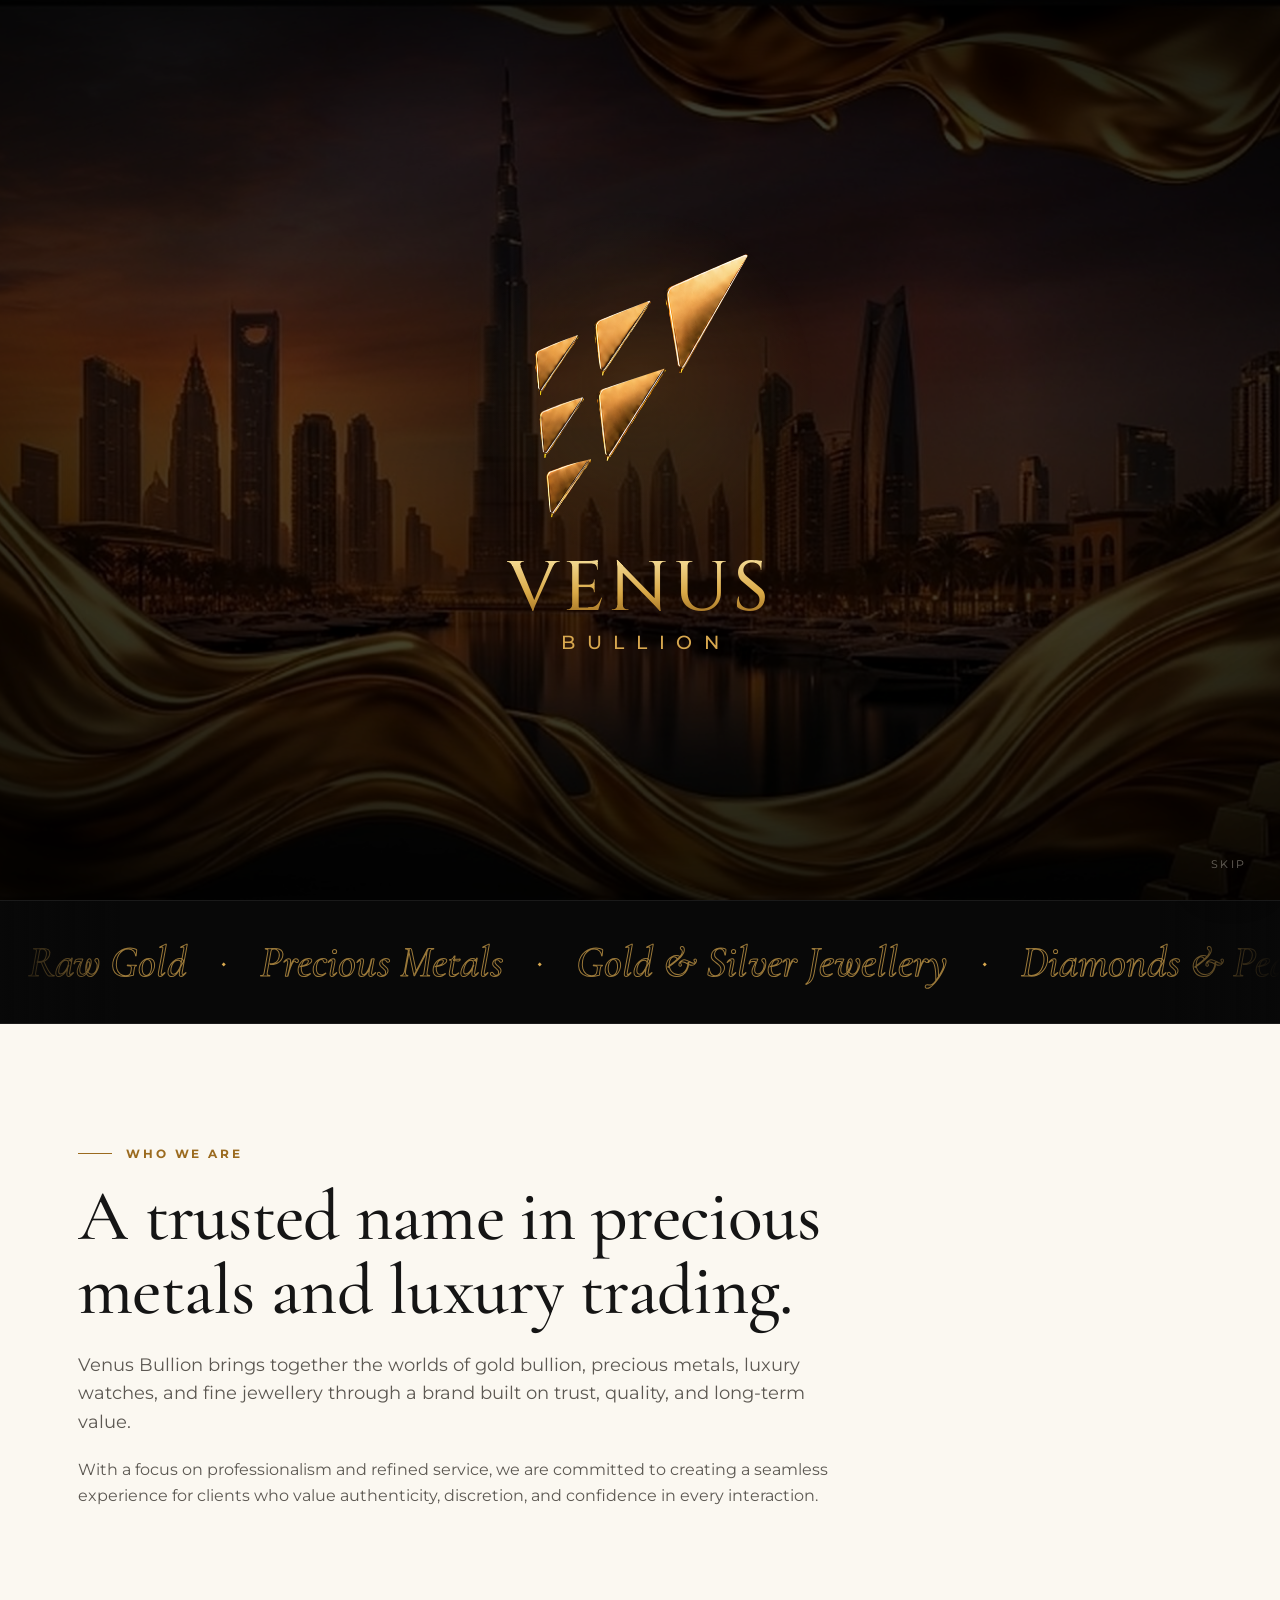
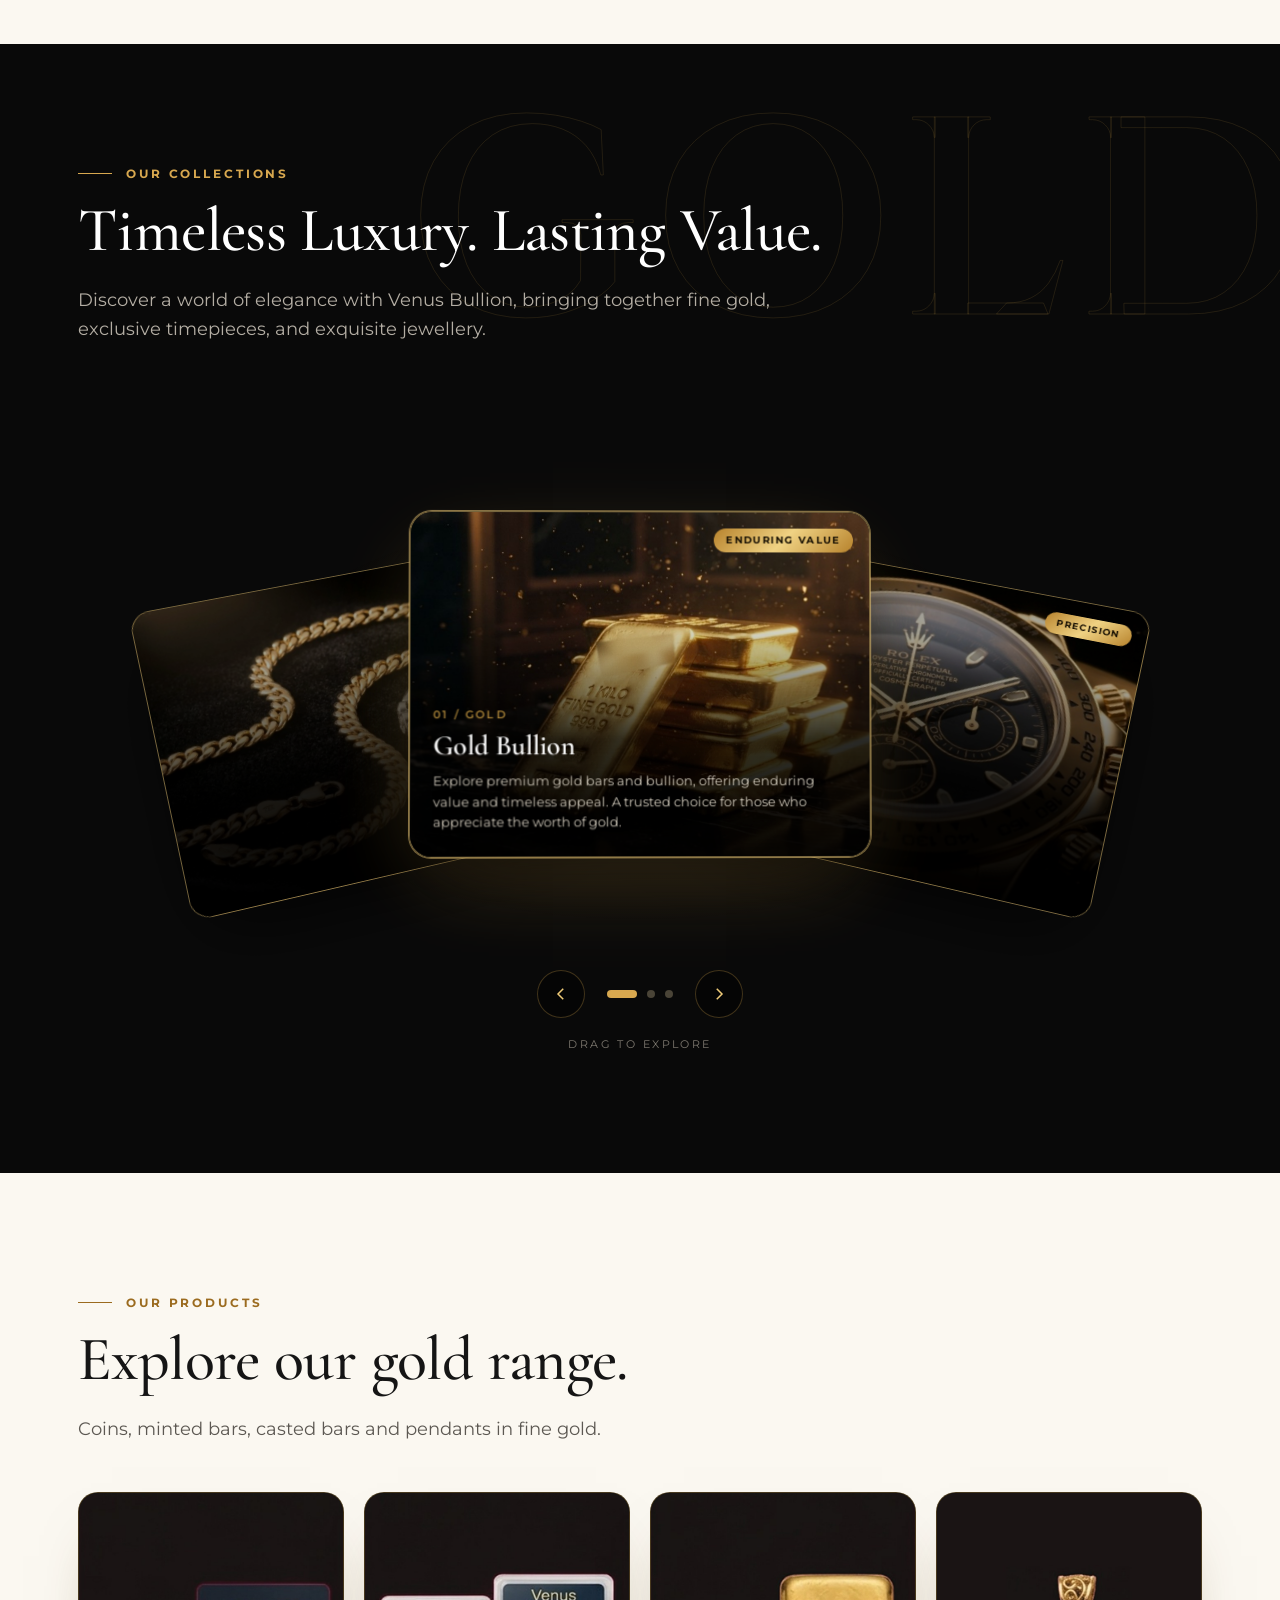
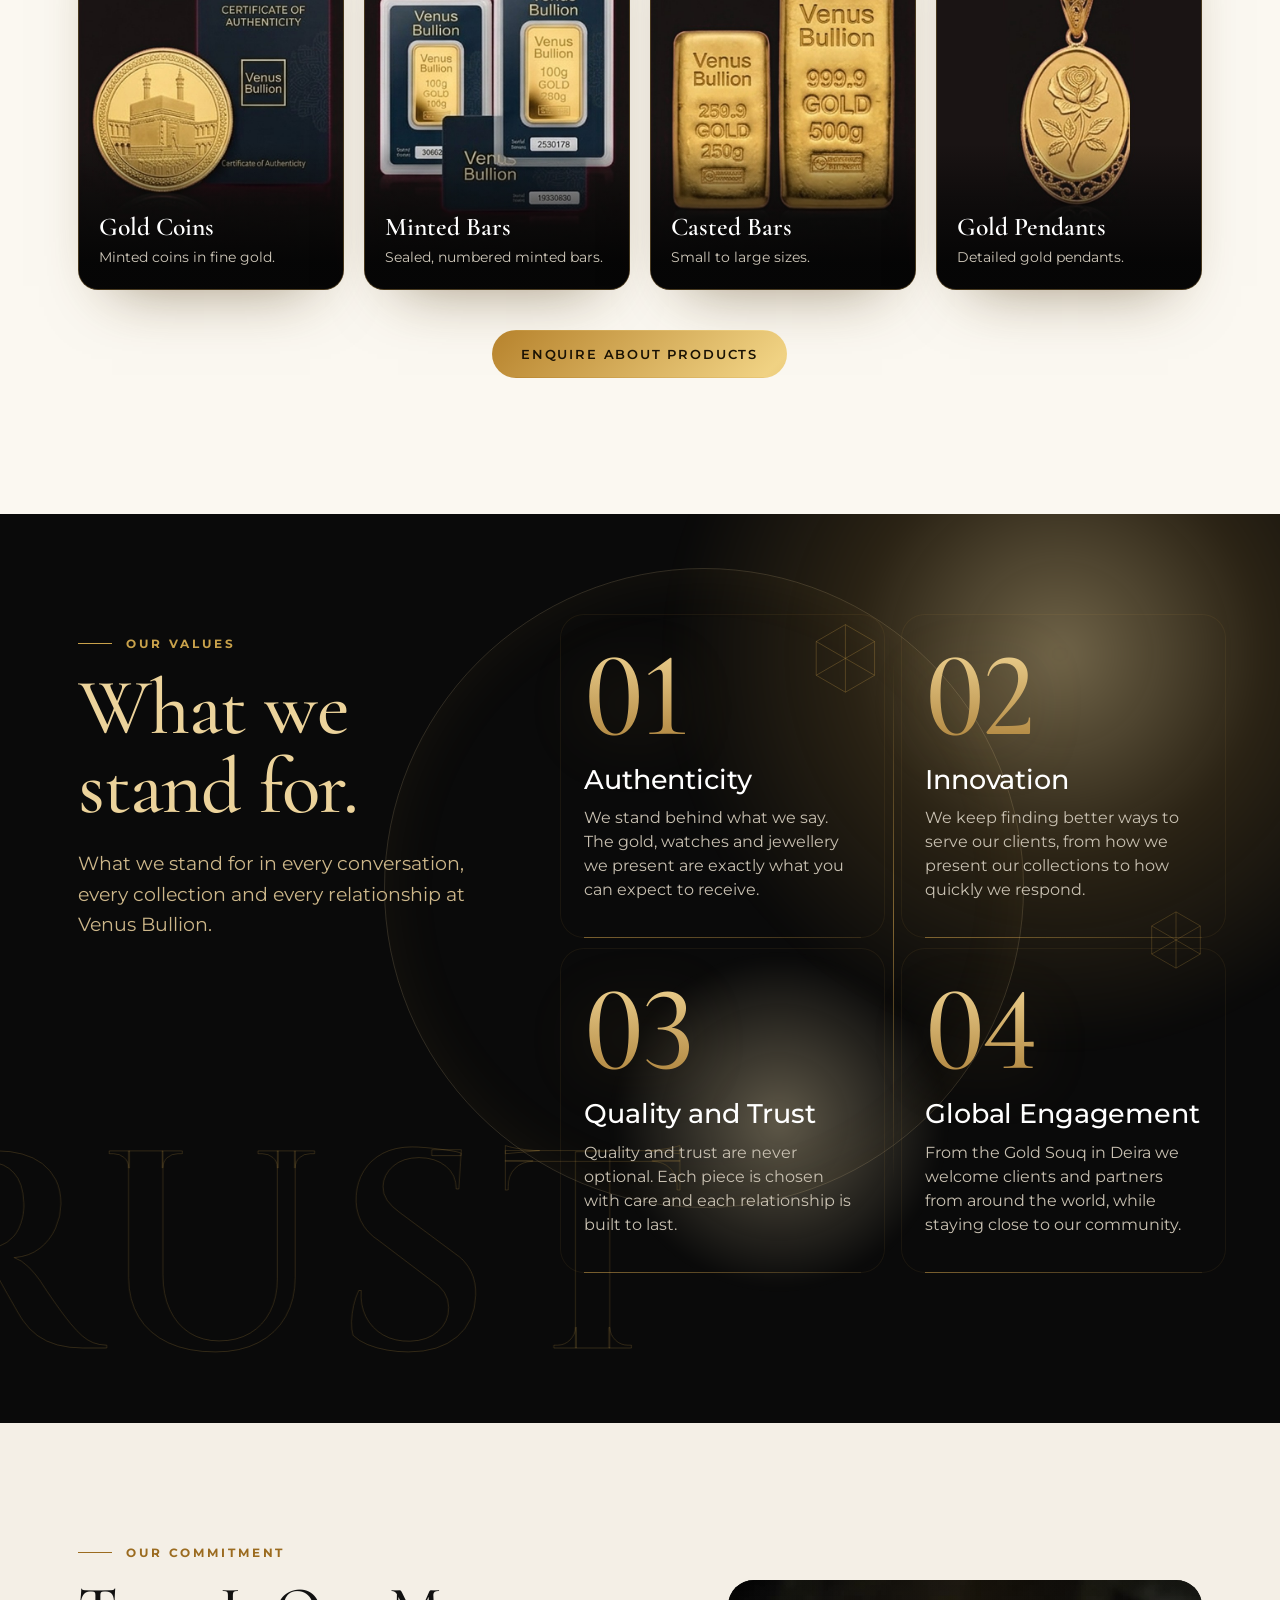
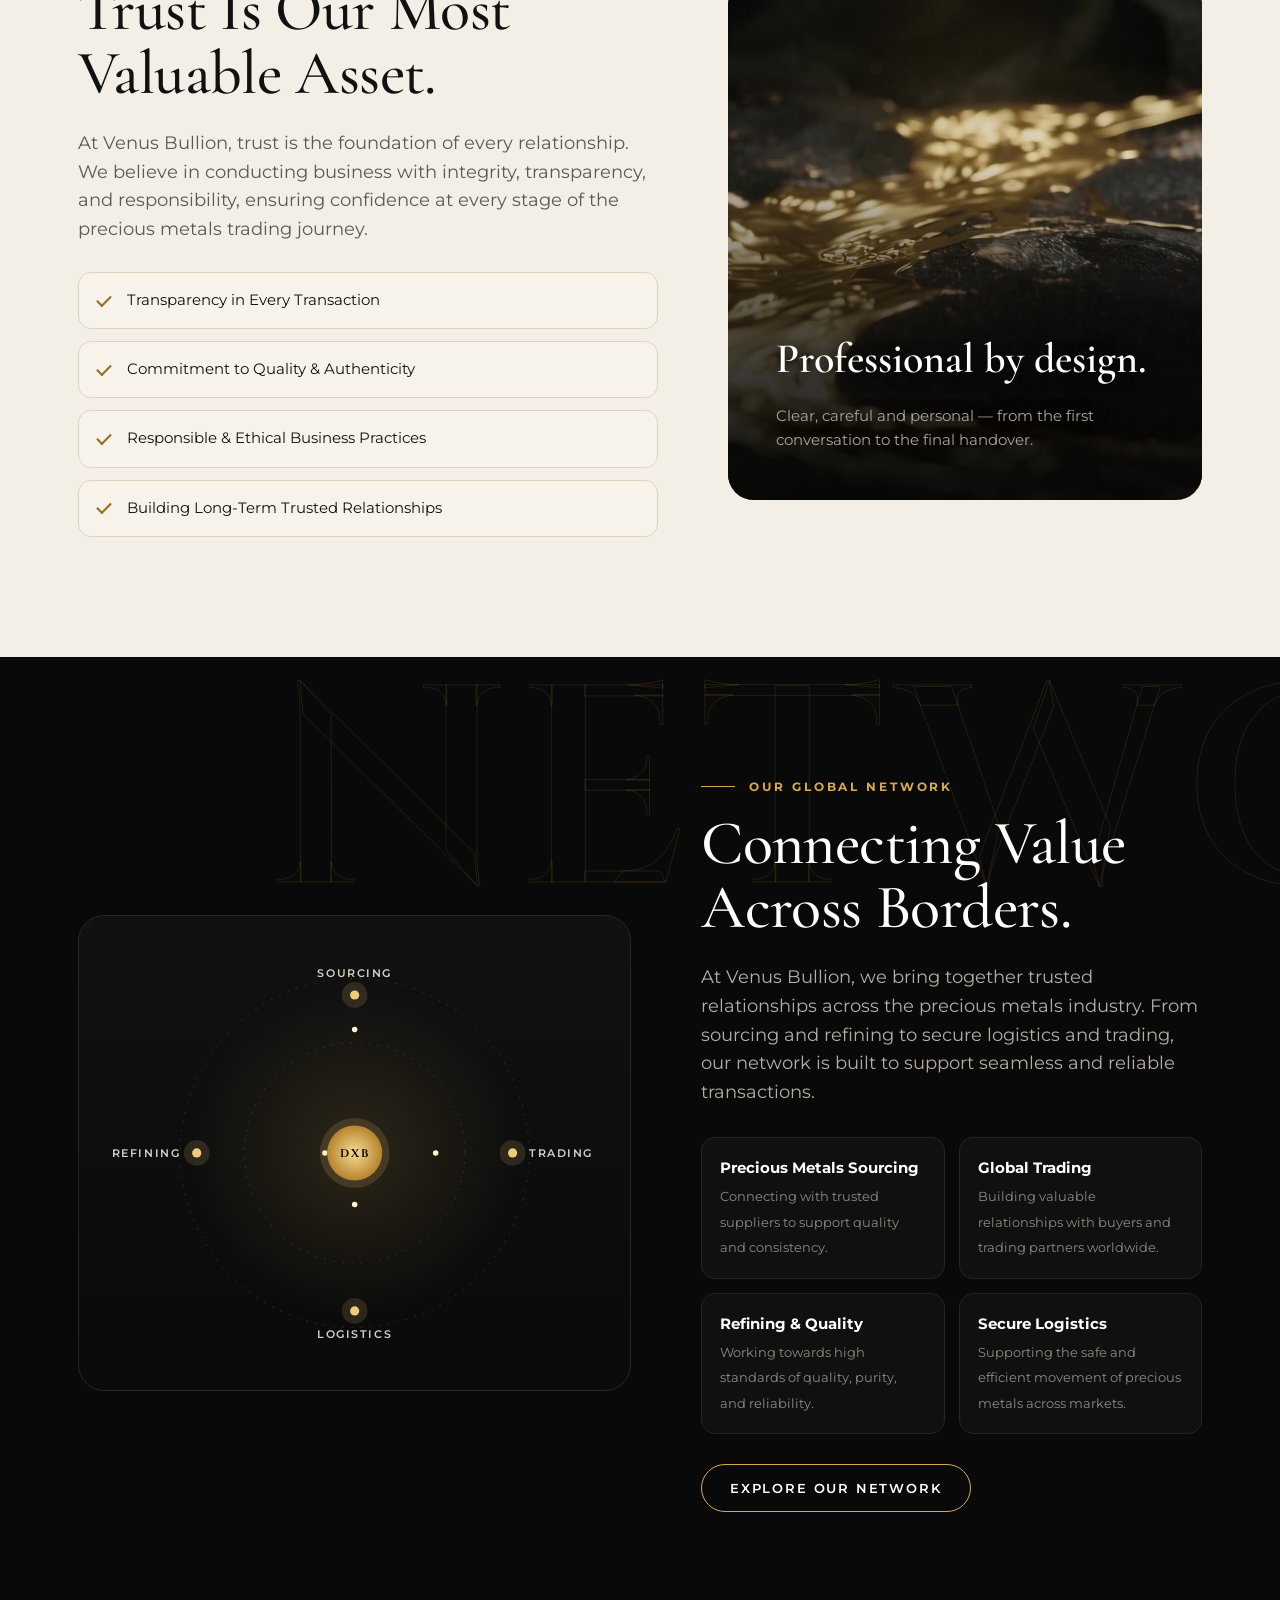
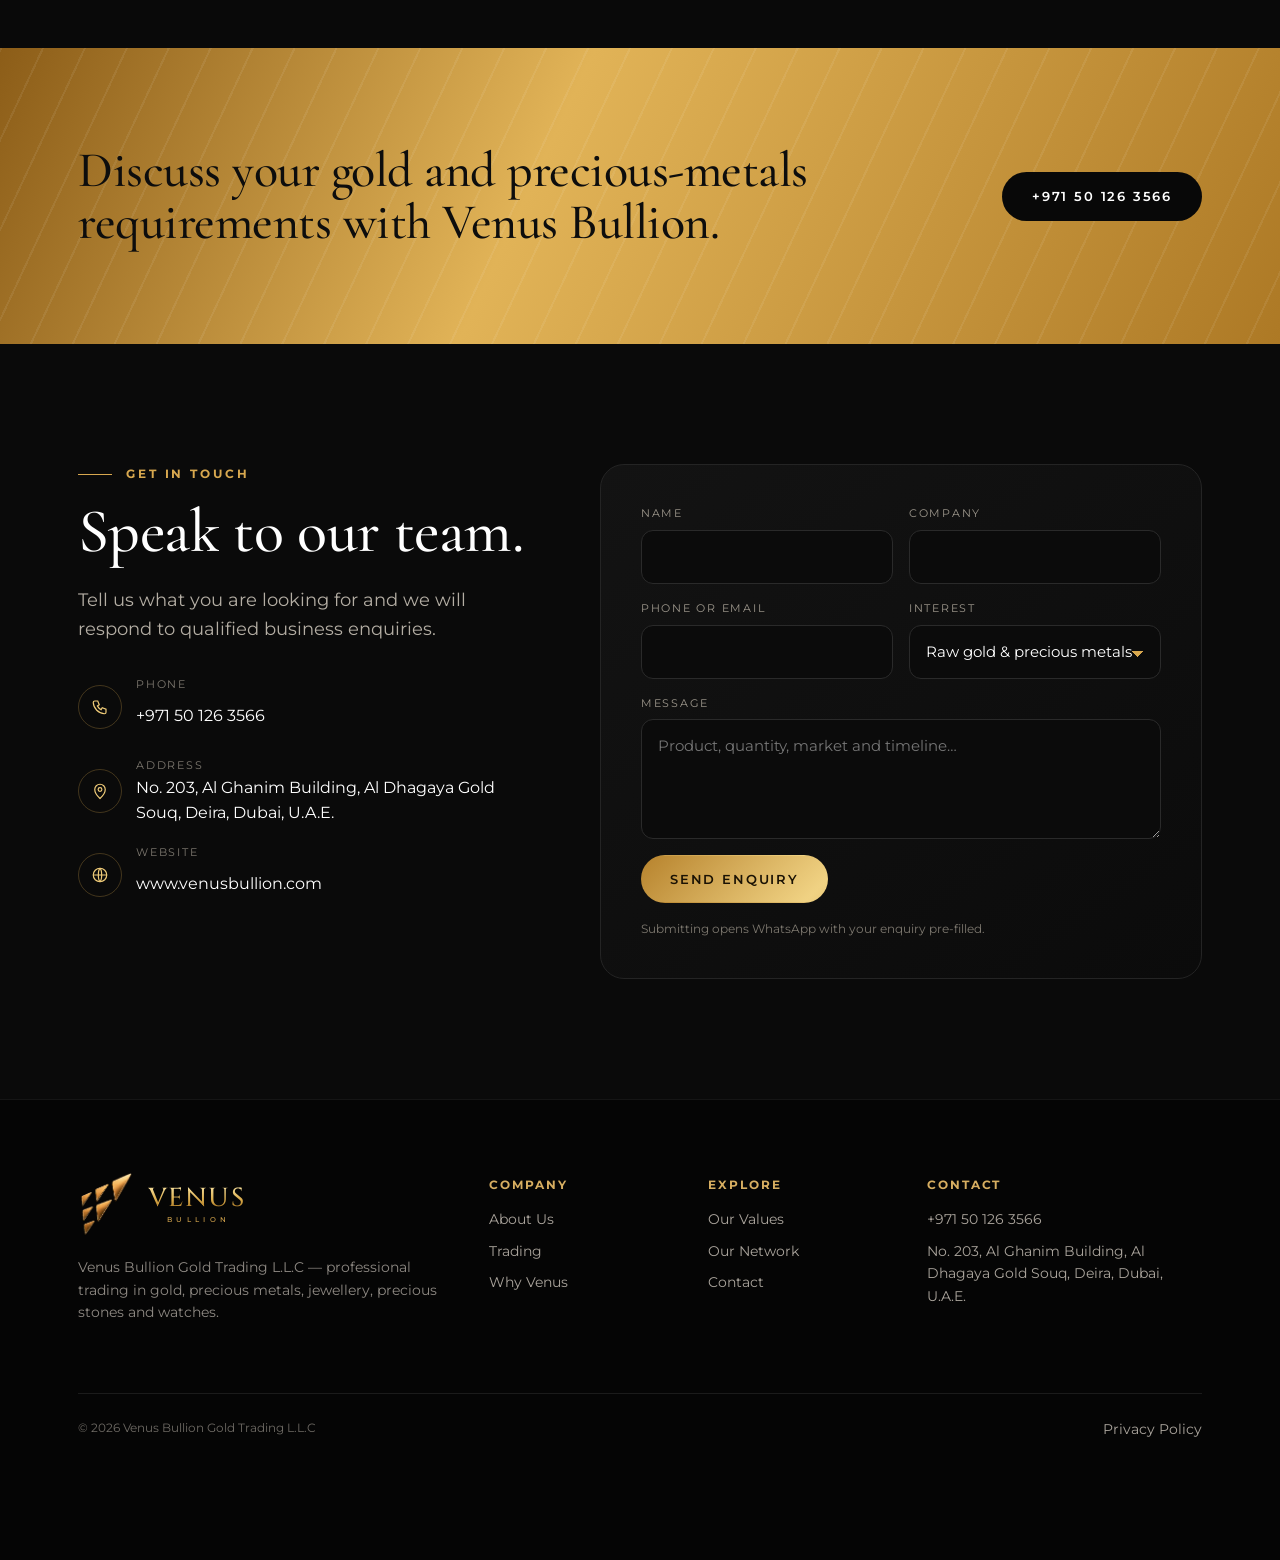
==== commit e40b1fc8: "Update content: remove legal wording, add products, collections, values, network and About copy - Re" ====
--- a/index.html
+++ b/index.html
@@ -4,7 +4,7 @@
 <meta charset="utf-8">
 <meta name="viewport" content="width=device-width,initial-scale=1,viewport-fit=cover">
 <title>Gold &amp; Precious Metals Trading in Dubai | Venus Bullion Gold Trading L.L.C</title>
-<meta name="description" content="Venus Bullion Gold Trading L.L.C — licensed gold and precious metals trading company at Al Dhagaya Gold Souq, Deira, Dubai. Raw gold, gold &amp; silver jewellery, diamonds, pearls, precious stones, watches and clocks.">
+<meta name="description" content="Venus Bullion Gold Trading L.L.C — gold and precious metals trading company at Al Dhagaya Gold Souq, Deira, Dubai. Raw gold, gold &amp; silver jewellery, diamonds, pearls, precious stones, watches and clocks.">
 <meta name="theme-color" content="#070707">
 <link rel="canonical" href="https://www.venusbullion.com/">
 <meta name="keywords" content="gold trading Dubai, bullion dealer Dubai, buy gold Dubai, sell gold Dubai, raw gold trading UAE, precious metals trading Dubai, gold bars Dubai, silver bullion UAE, Deira Gold Souq, Al Dhagaya gold souq, gold jewellery wholesale Dubai, diamonds and pearls trading Dubai, precious stones UAE, watches and clocks trading Dubai, gold trading company UAE, Venus Bullion, Venus Bullion Gold Trading L.L.C">
@@ -14,13 +14,13 @@
 <meta property="og:site_name" content="Venus Bullion Gold Trading L.L.C">
 <meta property="og:locale" content="en_AE"><meta property="og:locale:alternate" content="fr_FR"><meta property="og:locale:alternate" content="ar_AE">
 <meta property="og:title" content="Gold &amp; Precious Metals Trading in Dubai | Venus Bullion Gold Trading L.L.C">
-<meta property="og:description" content="Venus Bullion Gold Trading L.L.C — licensed gold and precious metals trading company at Al Dhagaya Gold Souq, Deira, Dubai. Raw gold, gold &amp; silver jewellery, diamonds, pearls, precious stones, watches and clocks.">
+<meta property="og:description" content="Venus Bullion Gold Trading L.L.C — gold and precious metals trading company at Al Dhagaya Gold Souq, Deira, Dubai. Raw gold, gold &amp; silver jewellery, diamonds, pearls, precious stones, watches and clocks.">
 <meta property="og:type" content="website">
 <meta property="og:url" content="https://www.venusbullion.com/">
 <meta property="og:image" content="https://www.venusbullion.com/assets/img/hero-poster.jpg">
 <meta name="twitter:card" content="summary_large_image">
 <meta name="twitter:title" content="Gold &amp; Precious Metals Trading in Dubai | Venus Bullion Gold Trading L.L.C">
-<meta name="twitter:description" content="Venus Bullion Gold Trading L.L.C — licensed gold and precious metals trading company at Al Dhagaya Gold Souq, Deira, Dubai. Raw gold, gold &amp; silver jewellery, diamonds, pearls, precious stones, watches and clocks.">
+<meta name="twitter:description" content="Venus Bullion Gold Trading L.L.C — gold and precious metals trading company at Al Dhagaya Gold Souq, Deira, Dubai. Raw gold, gold &amp; silver jewellery, diamonds, pearls, precious stones, watches and clocks.">
 <meta name="twitter:image" content="https://www.venusbullion.com/assets/img/hero-poster.jpg">
 <link rel="icon" type="image/png" href="assets/logo/favicon.png">
 <link rel="preconnect" href="https://fonts.googleapis.com">
@@ -48,7 +48,7 @@
    "telephone": "+971501263566",
    "logo": "https://www.venusbullion.com/assets/logo/mark.png",
    "image": "https://www.venusbullion.com/assets/img/hero-poster.jpg",
-   "description": "Licensed gold and precious metals trading company in Deira, Dubai, trading raw gold, gold and silver jewellery, diamonds, pearls and precious stones, watches and clocks.",
+   "description": "Gold and precious metals trading company in Deira, Dubai, trading raw gold, gold and silver jewellery, diamonds, pearls and precious stones, watches and clocks.",
    "address": {
     "@type": "PostalAddress",
     "streetAddress": "No. 203, Al Ghanim Building, Al Dhagaya Gold Souq, Deira",
@@ -60,7 +60,6 @@
     "Dubai",
     "Deira"
    ],
-   "identifier": "2918727",
    "availableLanguage": [
     "English",
     "French",
@@ -89,36 +88,11 @@
    },
    "hasOfferCatalog": {
     "@type": "OfferCatalog",
-    "name": "Licensed trading categories",
+    "name": "Our collections",
     "itemListElement": [
-     {
-      "@type": "Offer",
-      "itemOffered": {
-       "@type": "Service",
-       "name": "Raw gold and precious metals trading"
-      }
-     },
-     {
-      "@type": "Offer",
-      "itemOffered": {
-       "@type": "Service",
-       "name": "Gold and silver jewellery accessories trading"
-      }
-     },
-     {
-      "@type": "Offer",
-      "itemOffered": {
-       "@type": "Service",
-       "name": "Diamonds, pearls and precious stones trading"
-      }
-     },
-     {
-      "@type": "Offer",
-      "itemOffered": {
-       "@type": "Service",
-       "name": "Watches, clocks and spare parts trading"
-      }
-     }
+     {"@type": "Offer", "itemOffered": {"@type": "Service", "name": "Gold bullion"}},
+     {"@type": "Offer", "itemOffered": {"@type": "Service", "name": "Exclusive and luxury watches"}},
+     {"@type": "Offer", "itemOffered": {"@type": "Service", "name": "Fine jewellery"}}
     ]
    }
   },
@@ -174,8 +148,8 @@
     <nav class="menu" id="menu" aria-label="Primary">
       <a href="#about">About</a>
       <a href="#trading">Trading</a>
-      <a href="#process">How We Work</a>
-      <a href="#compliance">Compliance</a>
+      <a href="#values">Our Values</a>
+      <a href="#why">Why Venus</a>
       <a href="network.html">Our Network</a>
       <a class="btn fill sm" href="#contact">Contact Us</a>
     </nav>
@@ -201,44 +175,26 @@
   <div class="hero-content" id="heroContent">
     <h1>VENUS BULLION</h1>
     <p class="tag">Secure Your Future with the Ultimate Luxury Asset.</p>
-    <a class="btn fill" href="#contact">Invest Now</a>
-  </div>
-  <div class="hero-legal">Venus Bullion Gold Trading L.L.C · United Arab Emirates</div>
+    <a class="btn fill" href="#contact">Enquiry</a>
+  </div>
+  <div class="hero-note">Venus Bullion Gold Trading L.L.C · United Arab Emirates</div>
   <span class="scroll-cue" aria-hidden="true"></span>
 </section>
-
-<!-- ============ CREDENTIALS ============ -->
-<div class="cred">
-  <div class="wrap cred-grid">
-    <div class="cred-item rv"><div class="cred-num">UAE</div><div class="cred-label">Registered Trading Company</div></div>
-    <div class="cred-item rv" style="--d:.1s"><div class="cred-num" data-count="2918727">2918727</div><div class="cred-label">Register Number</div></div>
-    <div class="cred-item rv" style="--d:.2s"><div class="cred-num">30 Aug 2027</div><div class="cred-label">License Expiry</div></div>
-    <div class="cred-item rv" style="--d:.3s"><div class="cred-num" data-count="4">4</div><div class="cred-label">Licensed Activity Categories</div></div>
-  </div>
-</div>
 
 <!-- ============ TICKER ============ -->
 <div class="ticker" aria-hidden="true"><div class="ticker-track"><span>Raw Gold</span><span class="d">◆</span><span>Precious Metals</span><span class="d">◆</span><span>Gold &amp; Silver Jewellery</span><span class="d">◆</span><span>Diamonds &amp; Pearls</span><span class="d">◆</span><span>Watches &amp; Clocks</span><span class="d">◆</span><span>Trusted Trade</span><span class="d">◆</span><span>Raw Gold</span><span class="d">◆</span><span>Precious Metals</span><span class="d">◆</span><span>Gold &amp; Silver Jewellery</span><span class="d">◆</span><span>Diamonds &amp; Pearls</span><span class="d">◆</span><span>Watches &amp; Clocks</span><span class="d">◆</span><span>Trusted Trade</span><span class="d">◆</span></div></div>
 
 <!-- ============ ABOUT ============ -->
 <section id="about" class="light">
-  <div class="wrap about-grid">
+  <div class="wrap about-one" id="aboutWrap">
     <div class="rv left">
       <div class="eyebrow">Who We Are</div>
-      <h2>A focused trading house for high-value commodities.</h2>
-      <p class="intro">Venus Bullion Gold Trading L.L.C operates across licensed categories spanning raw gold and precious metals, jewellery and accessories, diamonds and precious stones, and watches and clock-related trading.</p>
-      <p class="intro" style="font-size:16px;margin-top:20px">Our brand approach is simple: clear communication, disciplined documentation and long-term counterparty relationships.</p>
-    </div>
-    <div class="panel rv right">
-      <h3>Company at a glance</h3>
-      <p>Core corporate details presented for quick verification and professional enquiries.</p>
-      <div class="license-grid">
-        <div class="license-box"><b>Legal Name</b><span>Venus Bullion Gold Trading L.L.C</span></div>
-        <div class="license-box"><b>Legal Type</b><span>Limited Liability Company (L.L.C)</span></div>
-        <div class="license-box"><b>Register No.</b><span>2918727</span></div>
-        <div class="license-box"><b>License Status</b><span>Valid through 30/08/2027</span></div>
-      </div>
-    </div>
+      <h2>A trusted name in precious metals and luxury trading.</h2>
+      <p class="intro">Venus Bullion brings together the worlds of gold bullion, precious metals, luxury watches, and fine jewellery through a brand built on trust, quality, and long-term value.</p>
+      <p class="intro" style="font-size:16px;margin-top:20px">With a focus on professionalism and refined service, we are committed to creating a seamless experience for clients who value authenticity, discretion, and confidence in every interaction.</p>
+    </div>
+    <!-- RIGHT-SIDE IMAGE SLOT: add assets/img/about-luxury.jpg (gold bars, watch and jewellery on a dark background). Hidden until the file exists. -->
+    <div class="about-pic rv right" id="aboutPic" data-img="assets/img/about-luxury.jpg" hidden></div>
   </div>
 </section>
 
@@ -246,28 +202,24 @@
 <section id="trading" class="services">
   <div class="bg-word" data-speed="-.18" style="top:4%" aria-hidden="true"><span>GOLD</span></div>
   <div class="wrap">
-    <div class="eyebrow rv">Our Capabilities</div>
-    <h2 class="rv">Licensed trading categories</h2>
-    <p class="intro rv">What Venus Bullion is officially licensed to trade — presented clearly, with verified products, markets and service capabilities added as the business grows.</p>
-    <!-- IMAGE SLOTS (portrait 2:3): assets/img/cat-gold.jpg, cat-jewellery.jpg, cat-stones.jpg, cat-watches.jpg -->
-    <div class="stack rv" id="stack" role="region" aria-roledescription="carousel" aria-label="Licensed trading categories">
+    <div class="eyebrow rv">Our Collections</div>
+    <h2 class="rv">Timeless Luxury. Lasting Value.</h2>
+    <p class="intro rv">Discover a world of elegance with Venus Bullion, bringing together fine gold, exclusive timepieces, and exquisite jewellery.</p>
+    <!-- IMAGE SLOTS: assets/img/cat-gold.jpg, cat-watches.jpg, cat-jewellery.jpg -->
+    <div class="stack rv" id="stack" role="region" aria-roledescription="carousel" aria-label="Our collections">
       <div class="stack-stage" tabindex="0">
         <div class="stack-drag"></div>
-        <article class="scard" data-label="Photo · gold bars" data-img="assets/img/cat-gold.jpg" data-pos="60% 55%">
-          <span class="sbadge">Primary business category</span>
-          <div class="sbody"><div class="num">01 / PRECIOUS METALS</div><h3>Raw Gold &amp; Precious Metals Trading</h3><p>Commercial trading of raw gold and precious metals, with transaction terms, documentation and counterparties handled according to applicable requirements.</p></div>
+        <article class="scard" data-label="Photo · gold bullion" data-img="assets/img/cat-gold.jpg" data-pos="60% 55%">
+          <span class="sbadge">Enduring value</span>
+          <div class="sbody"><div class="num">01 / GOLD</div><h3>Gold Bullion</h3><p>Explore premium gold bars and bullion, offering enduring value and timeless appeal. A trusted choice for those who appreciate the worth of gold.</p></div>
+        </article>
+        <article class="scard" data-label="Photo · watches" data-img="assets/img/cat-watches.jpg" data-pos="55% 50%">
+          <span class="sbadge">Precision</span>
+          <div class="sbody"><div class="num">02 / WATCHES</div><h3>Exclusive &amp; Luxury Watches</h3><p>Discover an exclusive collection of luxury timepieces that bring together precision, craftsmanship, and timeless sophistication.</p></div>
         </article>
         <article class="scard" data-label="Photo · jewellery" data-img="assets/img/cat-jewellery.jpg" data-pos="45% 50%">
-          <span class="sbadge">Gold &amp; silver products</span>
-          <div class="sbody"><div class="num">02 / JEWELLERY</div><h3>Gold &amp; Silver Jewellery Accessories</h3><p>Trading activity covering jewellery and accessories made from gold and silver for approved commercial requirements.</p></div>
-        </article>
-        <article class="scard" data-label="Photo · diamonds &amp; pearls" data-img="assets/img/cat-stones.jpg" data-pos="40% 60%">
-          <span class="sbadge">High-value goods</span>
-          <div class="sbody"><div class="num">03 / PRECIOUS STONES</div><h3>Diamonds, Pearls &amp; Precious Stones</h3><p>Trading across diamonds, pearls and precious stones, presented through a premium, verification-led customer experience.</p></div>
-        </article>
-        <article class="scard" data-label="Photo · watches" data-img="assets/img/cat-watches.jpg" data-pos="55% 50%">
-          <span class="sbadge">Licensed activity</span>
-          <div class="sbody"><div class="num">04 / WATCHES</div><h3>Watches, Clocks &amp; Spare Parts</h3><p>Licensed trading of watches, clocks and related spare parts as an additional commercial activity under the company.</p></div>
+          <span class="sbadge">Elegance</span>
+          <div class="sbody"><div class="num">03 / JEWELLERY</div><h3>Fine Jewellery</h3><p>Explore beautifully crafted jewellery designed to celebrate elegance, individuality, and life's most precious moments.</p></div>
         </article>
       </div>
       <div class="stack-ctrl">
@@ -280,46 +232,61 @@
   </div>
 </section>
 
+<!-- ============ PRODUCTS ============ -->
+<section id="products" class="light products">
+  <div class="wrap">
+    <div class="eyebrow rv">Our Products</div>
+    <h2 class="rv">Explore our gold range.</h2>
+    <p class="intro rv">Coins, minted bars, casted bars and pendants in fine gold.</p>
+    <div class="prod-grid">
+      <a class="prod tilt rv" href="#contact"><img src="assets/img/prod-coins.jpg" width="652" height="1004" loading="lazy" alt="Venus Bullion gold coin with certificate"><div class="pcap"><h3>Gold Coins</h3><p>Minted coins in fine gold.</p></div></a>
+      <a class="prod tilt rv" href="#contact" style="--d:.08s"><img src="assets/img/prod-minted.jpg" width="652" height="1004" loading="lazy" alt="Venus Bullion minted gold bars in sealed packs"><div class="pcap"><h3>Minted Bars</h3><p>Sealed, numbered minted bars.</p></div></a>
+      <a class="prod tilt rv" href="#contact" style="--d:.16s"><img src="assets/img/prod-casted.jpg" width="652" height="1004" loading="lazy" alt="Venus Bullion casted gold bars"><div class="pcap"><h3>Casted Bars</h3><p>Small to large sizes.</p></div></a>
+      <a class="prod tilt rv" href="#contact" style="--d:.24s"><img src="assets/img/prod-pendants.jpg" width="652" height="1004" loading="lazy" alt="Gold rose pendant"><div class="pcap"><h3>Gold Pendants</h3><p>Detailed gold pendants.</p></div></a>
+    </div>
+    <p class="rv" style="margin-top:40px;text-align:center"><a class="btn fill" href="#contact">Enquire About Products</a></p>
+  </div>
+</section>
+
 <!-- ============ PROCESS ============ -->
-<section id="process" class="process">
+<section id="values" class="process">
   <div class="proc-glow" aria-hidden="true"><i class="f1"></i><i class="f2"></i><i class="ring"></i></div>
   <div class="bg-word" data-speed=".16" style="bottom:2%" aria-hidden="true"><span>TRUST</span></div>
   <div class="wrap process-grid">
     <div class="sticky rv left">
-      <div class="eyebrow">How We Work</div>
-      <h2>Clear from enquiry to completion.</h2>
-      <p class="intro">A disciplined, documented process from first conversation to handover — built for professional, transparent business relationships.</p>
+      <div class="eyebrow">Our Values</div>
+      <h2>What we stand for.</h2>
+      <p class="intro">What we stand for in every conversation, every collection and every relationship at Venus Bullion.</p>
     </div>
     <div class="psteps">
       <svg class="gem g1" viewBox="0 0 100 100" aria-hidden="true"><g fill="none" stroke="currentColor" stroke-width=".8" stroke-linejoin="round"><polygon points="50,6 88,28 88,72 50,94 12,72 12,28"/><polyline points="12,28 50,50 88,28"/><polyline points="50,50 50,94"/><polyline points="12,72 50,50 88,72"/><polyline points="50,6 50,50"/></g></svg><svg class="gem g2" viewBox="0 0 100 100" aria-hidden="true"><g fill="none" stroke="currentColor" stroke-width=".8" stroke-linejoin="round"><polygon points="50,6 88,28 88,72 50,94 12,72 12,28"/><polyline points="12,28 50,50 88,28"/><polyline points="50,50 50,94"/><polyline points="12,72 50,50 88,72"/><polyline points="50,6 50,50"/></g></svg>
-      <div class="pstep has-art tilt rv"><div class="art" aria-hidden="true"><i class="a1"></i><i class="a2"></i></div><div class="pno">01</div><h4>Business Enquiry</h4><p>Understand product, quantity, market, documentation and commercial requirements.</p></div>
-      <div class="pstep has-art s2 tilt rv" style="--d:.12s"><div class="art" aria-hidden="true"><i class="a1"></i><i class="a2"></i></div><div class="pno">02</div><h4>Counterparty &amp; Documentation Review</h4><p>Collect the relevant company and transaction documentation required for the proposed trade.</p></div>
-      <div class="pstep has-art s3 tilt rv"><div class="art" aria-hidden="true"><i class="a1"></i><i class="a2"></i></div><div class="pno">03</div><h4>Commercial Terms</h4><p>Confirm product specifications, pricing basis, payment terms and expected timeline.</p></div>
-      <div class="pstep has-art s4 tilt rv" style="--d:.12s"><div class="art" aria-hidden="true"><i class="a1"></i><i class="a2"></i></div><div class="pno">04</div><h4>Trade Confirmation</h4><p>Proceed only after documentation and commercial terms are agreed by the relevant parties.</p></div>
-      <div class="pstep wide has-art s5 tilt rv"><div class="art" aria-hidden="true"><i class="a1"></i><i class="a2"></i></div><div class="pno">05</div><h4>Settlement &amp; Handover</h4><p>Complete settlement, documentation and product handover through the agreed channel.</p></div>
-    </div>
-  </div>
-</section>
-
-<!-- ============ COMPLIANCE ============ -->
-<section id="compliance" class="cream">
-  <div class="wrap compliance-grid">
+      <div class="pstep has-art s2 tilt rv"><div class="art" aria-hidden="true"><i class="a1"></i><i class="a2"></i></div><div class="pno">01</div><h4>Authenticity</h4><p>We stand behind what we say. The gold, watches and jewellery we present are exactly what you can expect to receive.</p></div>
+      <div class="pstep has-art tilt rv" style="--d:.12s"><div class="art" aria-hidden="true"><i class="a1"></i><i class="a2"></i></div><div class="pno">02</div><h4>Innovation</h4><p>We keep finding better ways to serve our clients, from how we present our collections to how quickly we respond.</p></div>
+      <div class="pstep has-art s3 tilt rv"><div class="art" aria-hidden="true"><i class="a1"></i><i class="a2"></i></div><div class="pno">03</div><h4>Quality and Trust</h4><p>Quality and trust are never optional. Each piece is chosen with care and each relationship is built to last.</p></div>
+      <div class="pstep has-art s4 tilt rv" style="--d:.12s"><div class="art" aria-hidden="true"><i class="a1"></i><i class="a2"></i></div><div class="pno">04</div><h4>Global Engagement</h4><p>From the Gold Souq in Deira we welcome clients and partners from around the world, while staying close to our community.</p></div>
+    </div>
+  </div>
+</section>
+
+<!-- ============ WHY VENUS ============ -->
+<section id="why" class="cream">
+  <div class="wrap why-grid">
     <div class="rv left">
-      <div class="eyebrow">Responsible Business</div>
-      <h2>Trust starts with documentation.</h2>
-      <p class="intro">For precious metals and other high-value goods, credibility is built through clear corporate information, counterparty checks, accurate records and adherence to applicable rules.</p>
+      <div class="eyebrow">Our Commitment</div>
+      <h2>Trust Is Our Most Valuable Asset.</h2>
+      <p class="intro">At Venus Bullion, trust is the foundation of every relationship. We believe in conducting business with integrity, transparency, and responsibility, ensuring confidence at every stage of the precious metals trading journey.</p>
       <div class="checks">
-        <div class="check">Company identity and license details displayed clearly</div>
-        <div class="check">Counterparty documentation before qualifying transactions</div>
-        <div class="check">Transaction records maintained for commercial traceability</div>
-        <div class="check">Compliance language reviewed before website publication</div>
+        <div class="check">Transparency in Every Transaction</div>
+        <div class="check">Commitment to Quality &amp; Authenticity</div>
+        <div class="check">Responsible &amp; Ethical Business Practices</div>
+        <div class="check">Building Long-Term Trusted Relationships</div>
       </div>
     </div>
     <div class="shield rv right">
       <video class="shield-video" id="shieldVideo" muted loop playsinline preload="none" poster="assets/img/shield-poster.jpg" data-src="assets/video/shield.mp4" aria-hidden="true"></video>
       <div class="shield-shade" aria-hidden="true"></div>
       <h3>Professional by design.</h3>
-      <p>A factual, verification-led approach. Accreditations, partnerships and live pricing are published only when they can be verified.</p>
+      <p>Clear, careful and personal — from the first conversation to the final handover.</p>
     </div>
   </div>
 </section>
@@ -328,7 +295,7 @@
 <section id="network" class="network">
   <div class="bg-word" data-speed="-.14" style="top:0" aria-hidden="true"><span>NETWORK</span></div>
   <div class="wrap network-grid">
-    <div class="mapbox rv left" role="img" aria-label="Network diagram: Dubai hub connected to suppliers, buyers, refining, logistics and vaulting">
+    <div class="mapbox rv left" role="img" aria-label="Network diagram: Dubai hub connected to sourcing, trading, refining and logistics">
       <svg viewBox="0 0 600 516" aria-hidden="true">
         <defs>
           <linearGradient id="lineGrad" x1="0" x2="1"><stop offset="0" stop-color="#ae8138" stop-opacity=".1"/><stop offset=".5" stop-color="#f0cc79"/><stop offset="1" stop-color="#ae8138" stop-opacity=".1"/></linearGradient>
@@ -341,14 +308,14 @@
       </svg>
     </div>
     <div class="rv right">
-      <div class="eyebrow">Business Network</div>
-      <h2>Built for connected precious-metals trade.</h2>
-      <p class="intro">Venus Bullion connects verified counterparties across the precious-metals chain from its Dubai base. Named partners are added only once verified.</p>
+      <div class="eyebrow">Our Global Network</div>
+      <h2>Connecting Value Across Borders.</h2>
+      <p class="intro">At Venus Bullion, we bring together trusted relationships across the precious metals industry. From sourcing and refining to secure logistics and trading, our network is built to support seamless and reliable transactions.</p>
       <div class="net-list">
-        <div class="net-item"><b>Suppliers</b><span>Verified commercial counterparties</span></div>
-        <div class="net-item"><b>Buyers</b><span>Qualified trade enquiries</span></div>
-        <div class="net-item"><b>Refining</b><span>Approved partners, once confirmed</span></div>
-        <div class="net-item"><b>Logistics</b><span>Approved providers, once confirmed</span></div>
+        <div class="net-item"><b>Precious Metals Sourcing</b><span>Connecting with trusted suppliers to support quality and consistency.</span></div>
+        <div class="net-item"><b>Global Trading</b><span>Building valuable relationships with buyers and trading partners worldwide.</span></div>
+        <div class="net-item"><b>Refining &amp; Quality</b><span>Working towards high standards of quality, purity, and reliability.</span></div>
+        <div class="net-item"><b>Secure Logistics</b><span>Supporting the safe and efficient movement of precious metals across markets.</span></div>
       </div>
       <p style="margin-top:30px"><a class="btn" href="network.html">Explore Our Network</a></p>
     </div>
@@ -399,13 +366,13 @@
     <div class="footer-grid">
       <div>
         <div class="f-brand"><img src="assets/logo/mark.png" alt=""><span class="word"><span class="w-main"><i>V</i><i>E</i><i>N</i><i>U</i><i>S</i></span><span class="w-sub">BULLION</span></span></div>
-        <p class="footer-copy">Venus Bullion Gold Trading L.L.C — professional trading across licensed precious-metals, jewellery, precious-stone and watch categories.</p>
-      </div>
-      <div><h4>Company</h4><a href="#about">About Us</a><a href="#trading">Trading</a><a href="#compliance">Compliance</a></div>
-      <div><h4>Explore</h4><a href="#process">How We Work</a><a href="network.html">Our Network</a><a href="#contact">Contact</a></div>
+        <p class="footer-copy">Venus Bullion Gold Trading L.L.C — professional trading in gold, precious metals, jewellery, precious stones and watches.</p>
+      </div>
+      <div><h4>Company</h4><a href="#about">About Us</a><a href="#trading">Trading</a><a href="#why">Why Venus</a></div>
+      <div><h4>Explore</h4><a href="#values">Our Values</a><a href="network.html">Our Network</a><a href="#contact">Contact</a></div>
       <div><h4>Contact</h4><p class="l">+971 50 126 3566</p><p class="l" data-email hidden><a href="#"></a></p><p class="l">No. 203, Al Ghanim Building, Al Dhagaya Gold Souq, Deira, Dubai, U.A.E.</p></div>
     </div>
-    <div class="bottom"><span>© <span id="yr">2026</span> Venus Bullion Gold Trading L.L.C</span><span><a href="privacy.html">Privacy Policy</a></span><span>Register No. 2918727 · License expiry 30/08/2027</span></div>
+    <div class="bottom"><span>© <span id="yr">2026</span> Venus Bullion Gold Trading L.L.C</span><span><a href="privacy.html">Privacy Policy</a></span></div>
   </div>
 </footer>
 
--- a/css/main.css
+++ b/css/main.css
@@ -100,7 +100,7 @@
 .hero h1{font-family:var(--display);font-weight:500;font-size:clamp(24px,7.4vw,100px);line-height:1;letter-spacing:.05em;white-space:nowrap;background:linear-gradient(180deg,#fbe9b0 0%,#e0b457 48%,#a66f1c 100%);-webkit-background-clip:text;background-clip:text;color:transparent;filter:drop-shadow(0 6px 30px rgba(0,0,0,.6))}
 .hero .tag{font-family:var(--serif);font-size:clamp(20px,2.6vw,32px);font-weight:500;color:#f4ecd9;margin:26px auto 40px;max-width:560px;line-height:1.3;text-shadow:0 2px 20px rgba(0,0,0,.7)}
 .hero .btn{padding:18px 44px;font-size:14px}
-.hero-legal{position:absolute;bottom:34px;left:0;right:0;font-size:11px;letter-spacing:.24em;text-transform:uppercase;color:#9d978c}
+.hero-note{position:absolute;bottom:34px;left:0;right:0;font-size:11px;letter-spacing:.24em;text-transform:uppercase;color:#9d978c}
 .scroll-cue{position:absolute;bottom:62px;left:50%;width:1px;height:46px;background:linear-gradient(var(--gold2),transparent);transform:translateX(-50%);animation:cue 2.2s ease-in-out infinite;opacity:.7}
 @keyframes cue{0%,100%{transform:translateX(-50%) scaleY(.4);transform-origin:top}50%{transform:translateX(-50%) scaleY(1)}}
 /* hero entrance (after splash) */
@@ -111,20 +111,8 @@
 @keyframes rise{to{opacity:1;transform:none;filter:none}}
 
 /* ---------- Credentials ---------- */
-.cred{background:#0b0b0b;border-block:1px solid #1a1a1a;padding:0}
-.cred-grid{display:grid;grid-template-columns:repeat(4,1fr)}
-.cred-item{padding:38px 22px;border-right:1px solid #1d1d1d;text-align:center}
-.cred-item:last-child{border:0}
-.cred-num{font-family:var(--serif);font-size:clamp(26px,3vw,38px);color:var(--gold2);font-weight:600}
-.cred-label{font-size:11px;text-transform:uppercase;letter-spacing:.16em;color:#87837e;margin-top:6px}
 
 /* ---------- About ---------- */
-.about-grid{display:grid;grid-template-columns:.95fr 1.05fr;gap:clamp(40px,7vw,90px);align-items:center}
-.panel{background:#efe8dc;border:1px solid #e2d7c5;border-radius:24px;padding:clamp(26px,4vw,44px);box-shadow:0 30px 60px -30px rgba(80,55,15,.35)}
-.panel h3{font-size:32px;margin-bottom:12px}.panel p{color:#666057;margin:0}
-.license-grid{display:grid;grid-template-columns:1fr 1fr;gap:12px;margin-top:28px}
-.license-box{padding:18px;border-radius:14px;background:#fbf8f1;border:1px solid #e3d9c9}
-.license-box b{display:block;font-size:13px;letter-spacing:.04em}.license-box span{font-size:13px;color:#756e64;word-break:break-word}
 
 /* ---------- Photo slots (blank until images are supplied) ---------- */
 .ph{position:relative;overflow:hidden;background:var(--img,none) center/cover no-repeat,radial-gradient(circle at 30% 20%,rgba(216,168,79,.18),transparent 55%),linear-gradient(145deg,#1a1713,#0c0b0a);}
@@ -149,7 +137,7 @@
 .sticky{position:sticky;top:110px;align-self:start}
 
 /* ---------- Compliance ---------- */
-.compliance-grid{display:grid;grid-template-columns:1.1fr .9fr;gap:clamp(40px,6vw,70px);align-items:center}
+.why-grid{display:grid;grid-template-columns:1.1fr .9fr;gap:clamp(40px,6vw,70px);align-items:center}
 .checks{margin-top:28px;display:grid;gap:12px}
 .check{padding:16px 18px 16px 48px;border:1px solid #dfd2be;border-radius:13px;background:#f8f3ea;font-size:14.5px;position:relative}
 .check::before{content:"";position:absolute;left:18px;top:50%;width:14px;height:8px;border-left:2px solid var(--gold-dk);border-bottom:2px solid var(--gold-dk);transform:translateY(-70%) rotate(-45deg)}
@@ -252,16 +240,14 @@
   .menu{position:fixed;inset:0;z-index:120;flex-direction:column;justify-content:center;gap:26px;font-size:15px;background:radial-gradient(circle at 50% 100%,rgba(216,168,79,.18),transparent 60%),rgba(5,5,5,.97);opacity:0;visibility:hidden;transform:scale(1.04);transition:opacity .4s,transform .5s var(--ease),visibility .4s}
   .menu-open .menu{opacity:1;visibility:visible;transform:none}
   .menu-open{overflow:hidden}
-  .about-grid,.process-grid,.compliance-grid,.network-grid,.contact-grid{grid-template-columns:1fr}
+  .about-grid,.process-grid,.why-grid,.network-grid,.contact-grid{grid-template-columns:1fr}
   .sticky{position:static}
   .footer-grid{grid-template-columns:1fr 1fr}
-  .cred-grid{grid-template-columns:1fr 1fr}.cred-item:nth-child(2){border-right:0}.cred-item:nth-child(-n+2){border-bottom:1px solid #1d1d1d}
   .partner{grid-template-columns:1fr}.partner:nth-child(even) .partner-media{order:0}
   .std-grid{grid-template-columns:1fr}
 }
 @media(max-width:700px){
   :root{--hdr:72px}
-  .license-grid,.net-list,form.card-form{grid-template-columns:1fr}
   .brand .word{font-size:18px}
   .hero{align-items:center;padding-bottom:130px}
   .hero .btn{width:100%;max-width:320px}
@@ -272,7 +258,7 @@
   .call-bar{display:flex;position:fixed;left:0;right:0;bottom:0;z-index:89;background:rgba(7,7,7,.94);backdrop-filter:blur(10px);border-top:1px solid var(--line);padding:10px 16px calc(10px + env(safe-area-inset-bottom));gap:10px}
   .call-bar .btn{flex:1;min-height:44px;padding:12px}
   .scroll-cue{display:none}
-  .hero-legal{bottom:96px;font-size:10px}
+  .hero-note{bottom:96px;font-size:10px}
 }
 @media(prefers-reduced-motion:reduce){
   *,*::before,*::after{animation-duration:.001s!important;animation-iteration-count:1!important;transition-duration:.001s!important;scroll-behavior:auto!important}
@@ -280,7 +266,7 @@
 
 /* fixes */
 .page-hero .wrap{width:100%}
-@media(max-width:700px){.hero-legal{display:none}}
+@media(max-width:700px){.hero-note{display:none}}
 @media(max-width:700px){.hero h1{white-space:normal;font-size:clamp(40px,14vw,60px);line-height:1.05}}
 
 /* ==========================================================================
@@ -305,7 +291,6 @@
 .js h2.sp.in .sw>span{transform:none}
 
 /* --- gold shimmer on numbers --- */
-.cred-num,.step-no,.std .n{background:linear-gradient(100deg,#b7832d 20%,#fff2c2 45%,#d8a84f 55%,#b7832d 80%);background-size:250% 100%;-webkit-background-clip:text;background-clip:text;color:transparent;animation:shimmer 5s linear infinite}
 @keyframes shimmer{to{background-position:-250% 0}}
 .std .n{background-image:linear-gradient(100deg,#8a5d17 20%,#e2b24f 45%,#b98428 55%,#8a5d17 80%)}
 
@@ -359,7 +344,7 @@
 html[dir=rtl] h2,html[dir=rtl] h3,html[dir=rtl] .page-hero h1,html[dir=rtl] .page-hero p{letter-spacing:0;line-height:1.25}
 /* letter-spacing breaks Arabic joining — turn it off outside the Latin brand marks */
 html[dir=rtl] .eyebrow,html[dir=rtl] .btn,html[dir=rtl] .menu,html[dir=rtl] .cred-label,html[dir=rtl] .num,html[dir=rtl] .tag-line,
-html[dir=rtl] .hero-legal,html[dir=rtl] footer h4,html[dir=rtl] .fld label,html[dir=rtl] .partner small.k,html[dir=rtl] .c-list small,
+html[dir=rtl] .hero-note,html[dir=rtl] footer h4,html[dir=rtl] .fld label,html[dir=rtl] .partner small.k,html[dir=rtl] .c-list small,
 html[dir=rtl] .net-node text,html[dir=rtl] .step h4,html[dir=rtl] .card:hover .num,html[dir=rtl] .step:hover h4{letter-spacing:0!important}
 html[dir=rtl] .eyebrow{text-transform:none}
 /* parts that must keep their left-to-right behaviour */
@@ -387,8 +372,6 @@
 
 /* RTL fixes: Latin brand title + 3D bar stay left-to-right; dividers mirror */
 html[dir=rtl] .hero h1.split-ch{direction:ltr}
-html[dir=rtl] .cred-item{border-right:0;border-left:1px solid #1d1d1d}
-html[dir=rtl] .cred-item:last-child{border-left:0}
 @media(max-width:1000px){html[dir=rtl] .cred-item:nth-child(2){border-left:0}html[dir=rtl] .cred-item:nth-child(odd){border-left:1px solid #1d1d1d}}
 
 /* nav never wraps (longer FR / AR labels) */
@@ -637,11 +620,11 @@
 .c-list a{display:inline-block;padding:10px 0}
 @media(max-width:1000px){.lang button{min-height:44px}}
 @media(max-width:700px){.bottom{flex-direction:column;gap:10px}}
-.legal{max-width:820px}
-.legal h2{font-size:clamp(26px,3vw,34px);margin:44px 0 12px}
-.legal p,.legal li{color:#c9c1b2;font-size:16px;line-height:1.75}
-.legal ul{padding-left:22px}
-.legal a{color:var(--gold2);text-decoration:underline;text-underline-offset:3px}
+.doc{max-width:820px}
+.doc h2{font-size:clamp(26px,3vw,34px);margin:44px 0 12px}
+.doc p,.doc li{color:#c9c1b2;font-size:16px;line-height:1.75}
+.doc ul{padding-left:22px}
+.doc a{color:var(--gold2);text-decoration:underline;text-underline-offset:3px}
 
 /* step 05: keep the statue's head in frame (artwork anchored to the top, no top fade, grows downward on hover) */
 .pstep.has-art.s5 .art{-webkit-mask-image:linear-gradient(90deg,transparent 0,#000 22%);mask-image:linear-gradient(90deg,transparent 0,#000 22%)}
@@ -652,3 +635,32 @@
 html[dir=rtl] .pstep.has-art.s5 .art i{inset:0 34% 0 0;background-position:30% 0}
 html[dir=rtl] .pstep.has-art.s5 .a1,html[dir=rtl] .pstep.has-art.s5 .a2,html[dir=rtl] .pstep.has-art.s5:hover .a1,html[dir=rtl] .pstep.has-art.s5:hover .a2{transform:none}
 @media(max-width:700px){.pstep.has-art.s5 .art{-webkit-mask-image:none;mask-image:none}.pstep.has-art.s5 .art i{inset:0 -4% 0 -4%;background-position:70% 0;background-size:cover}}
+
+/* about: single column now that the company panel is gone */
+.about-one>div{max-width:900px}
+.about-one h2{font-size:clamp(40px,5.6vw,72px)}
+/* products */
+.products .intro{max-width:560px}
+.prod-grid{display:grid;grid-template-columns:repeat(4,1fr);gap:20px;margin-top:48px}
+.prod{position:relative;display:block;border-radius:20px;overflow:hidden;background:#0a0908;border:1px solid rgba(216,168,79,.3);box-shadow:0 30px 60px -34px rgba(80,55,15,.55);transition:border-color .5s,box-shadow .5s}
+.prod img{display:block;width:100%;height:auto;aspect-ratio:2/3;object-fit:cover;transition:transform 1s var(--ease)}
+.prod:hover{border-color:rgba(240,204,121,.8);box-shadow:0 40px 80px -30px rgba(216,168,79,.65)}
+.prod:hover img{transform:scale(1.07)}
+.pcap{position:absolute;inset:auto 0 0 0;padding:70px 20px 20px;background:linear-gradient(to top,rgba(5,5,5,.96) 18%,rgba(5,5,5,.5) 62%,transparent);color:#fff}
+.pcap h3{font-size:clamp(22px,2vw,28px);line-height:1.1}
+.pcap p{margin:6px 0 0;font-size:13.5px;color:#cfc8ba}
+.prod::after{content:"";position:absolute;inset:0;background:radial-gradient(260px circle at var(--mx,50%) var(--my,30%),rgba(255,214,120,.2),transparent 70%);opacity:0;transition:opacity .5s;pointer-events:none}
+.prod:hover::after{opacity:1}
+@media(max-width:1000px){.prod-grid{grid-template-columns:1fr 1fr}}
+@media(max-width:700px){.prod-grid{gap:12px;margin-top:34px}.pcap{padding:50px 12px 14px}.pcap h3{font-size:19px}.pcap p{font-size:12px}}
+
+.bottom a{display:inline;margin:0}
+
+/* collections carousel: longer descriptions */
+.sbody p{-webkit-line-clamp:4}
+@media(max-width:700px){.sbody p{-webkit-line-clamp:5;font-size:12px}}
+
+/* about: optional right-hand photo */
+.about-one.has-pic{max-width:1220px;display:grid;grid-template-columns:1.05fr .95fr;gap:clamp(36px,6vw,80px);align-items:center}
+.about-pic{aspect-ratio:4/5;border-radius:24px;background:center/cover no-repeat #0b0a09;border:1px solid rgba(216,168,79,.35);box-shadow:0 40px 80px -36px rgba(80,55,15,.6)}
+@media(max-width:1000px){.about-one.has-pic{grid-template-columns:1fr}.about-pic{aspect-ratio:4/3}}
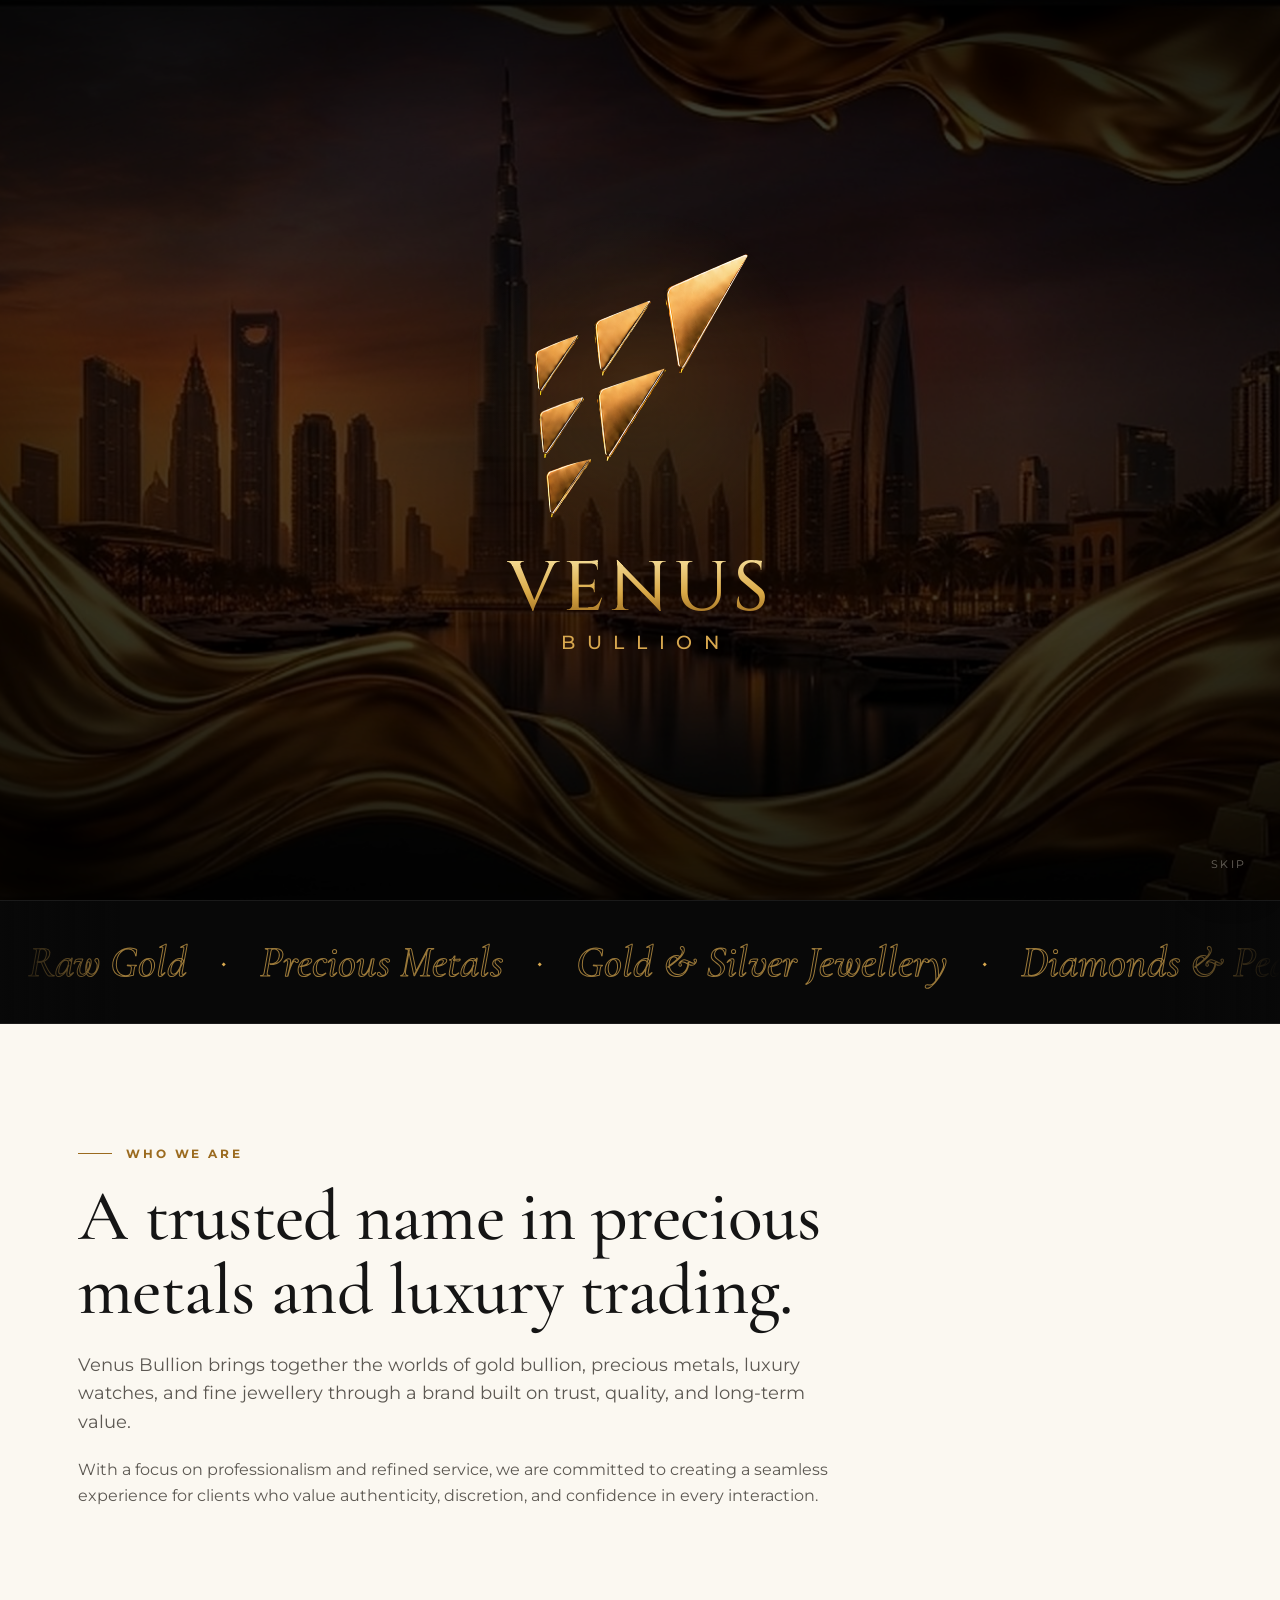
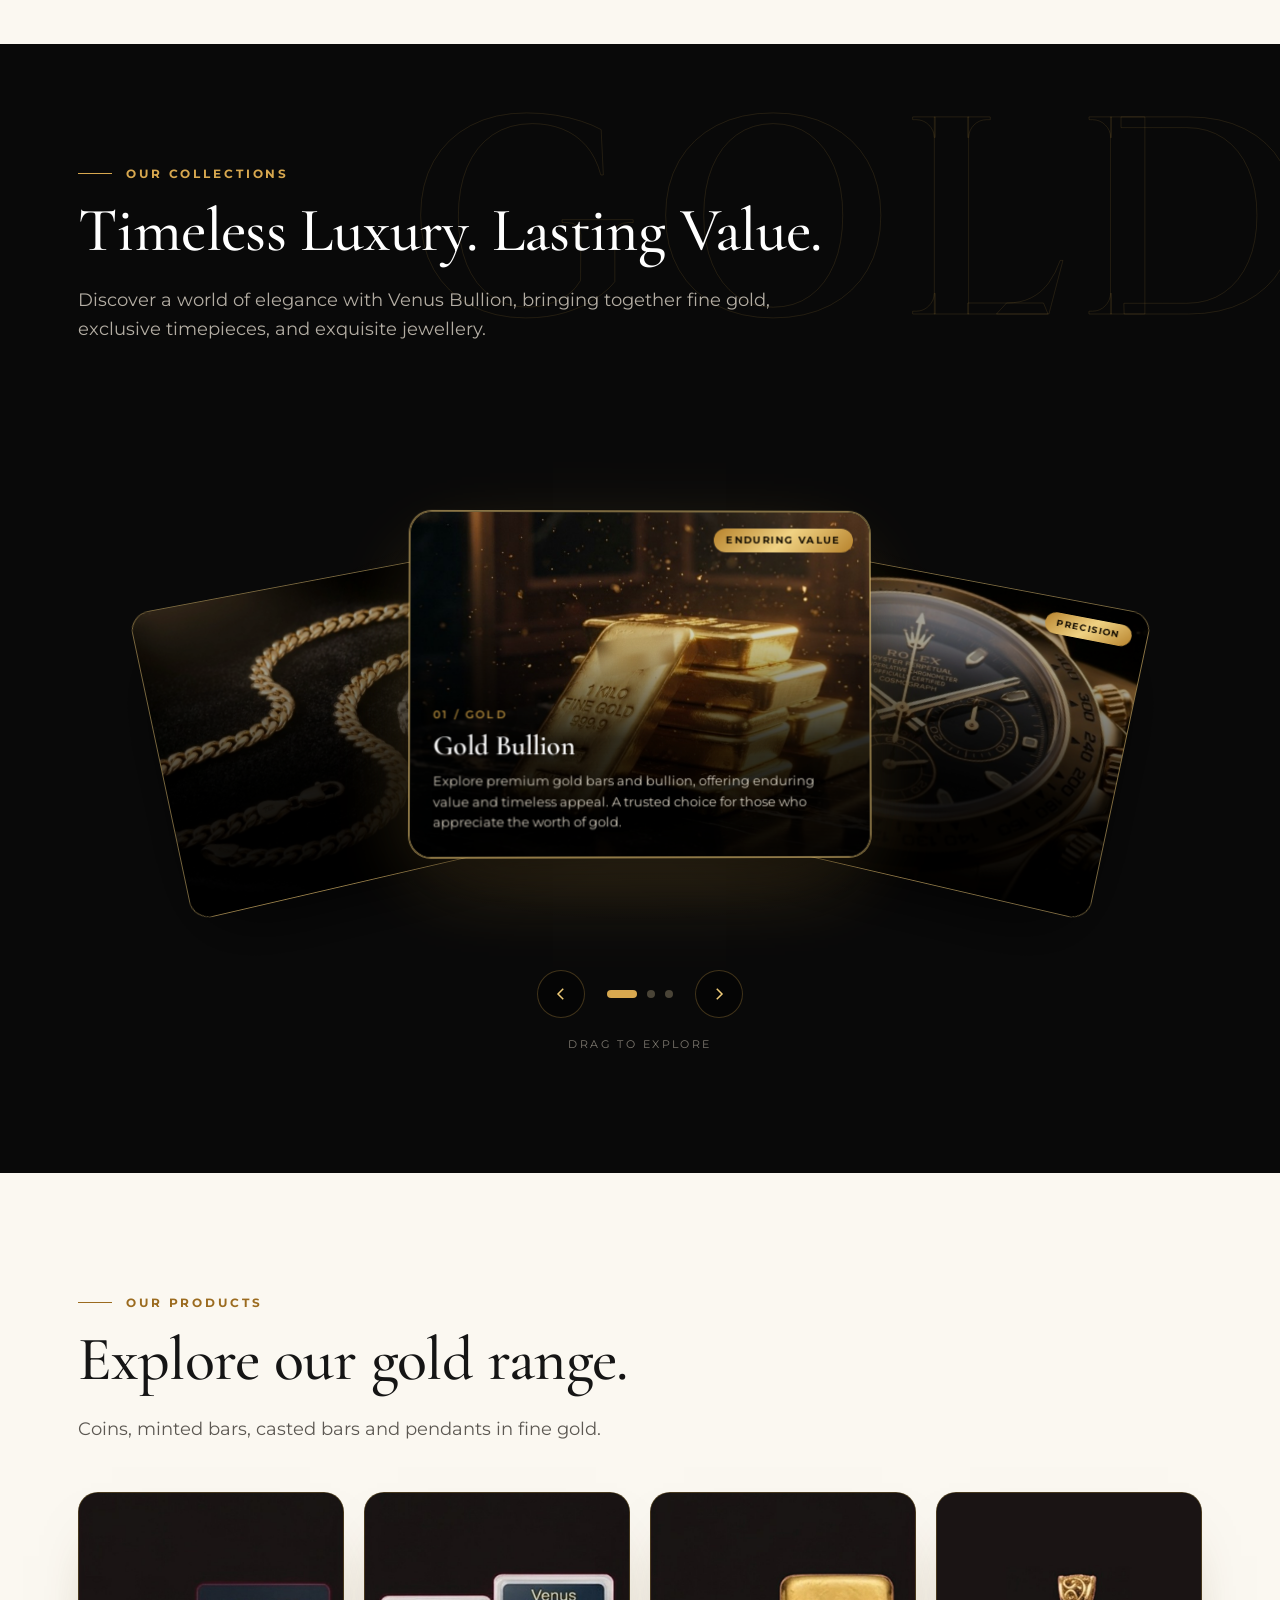
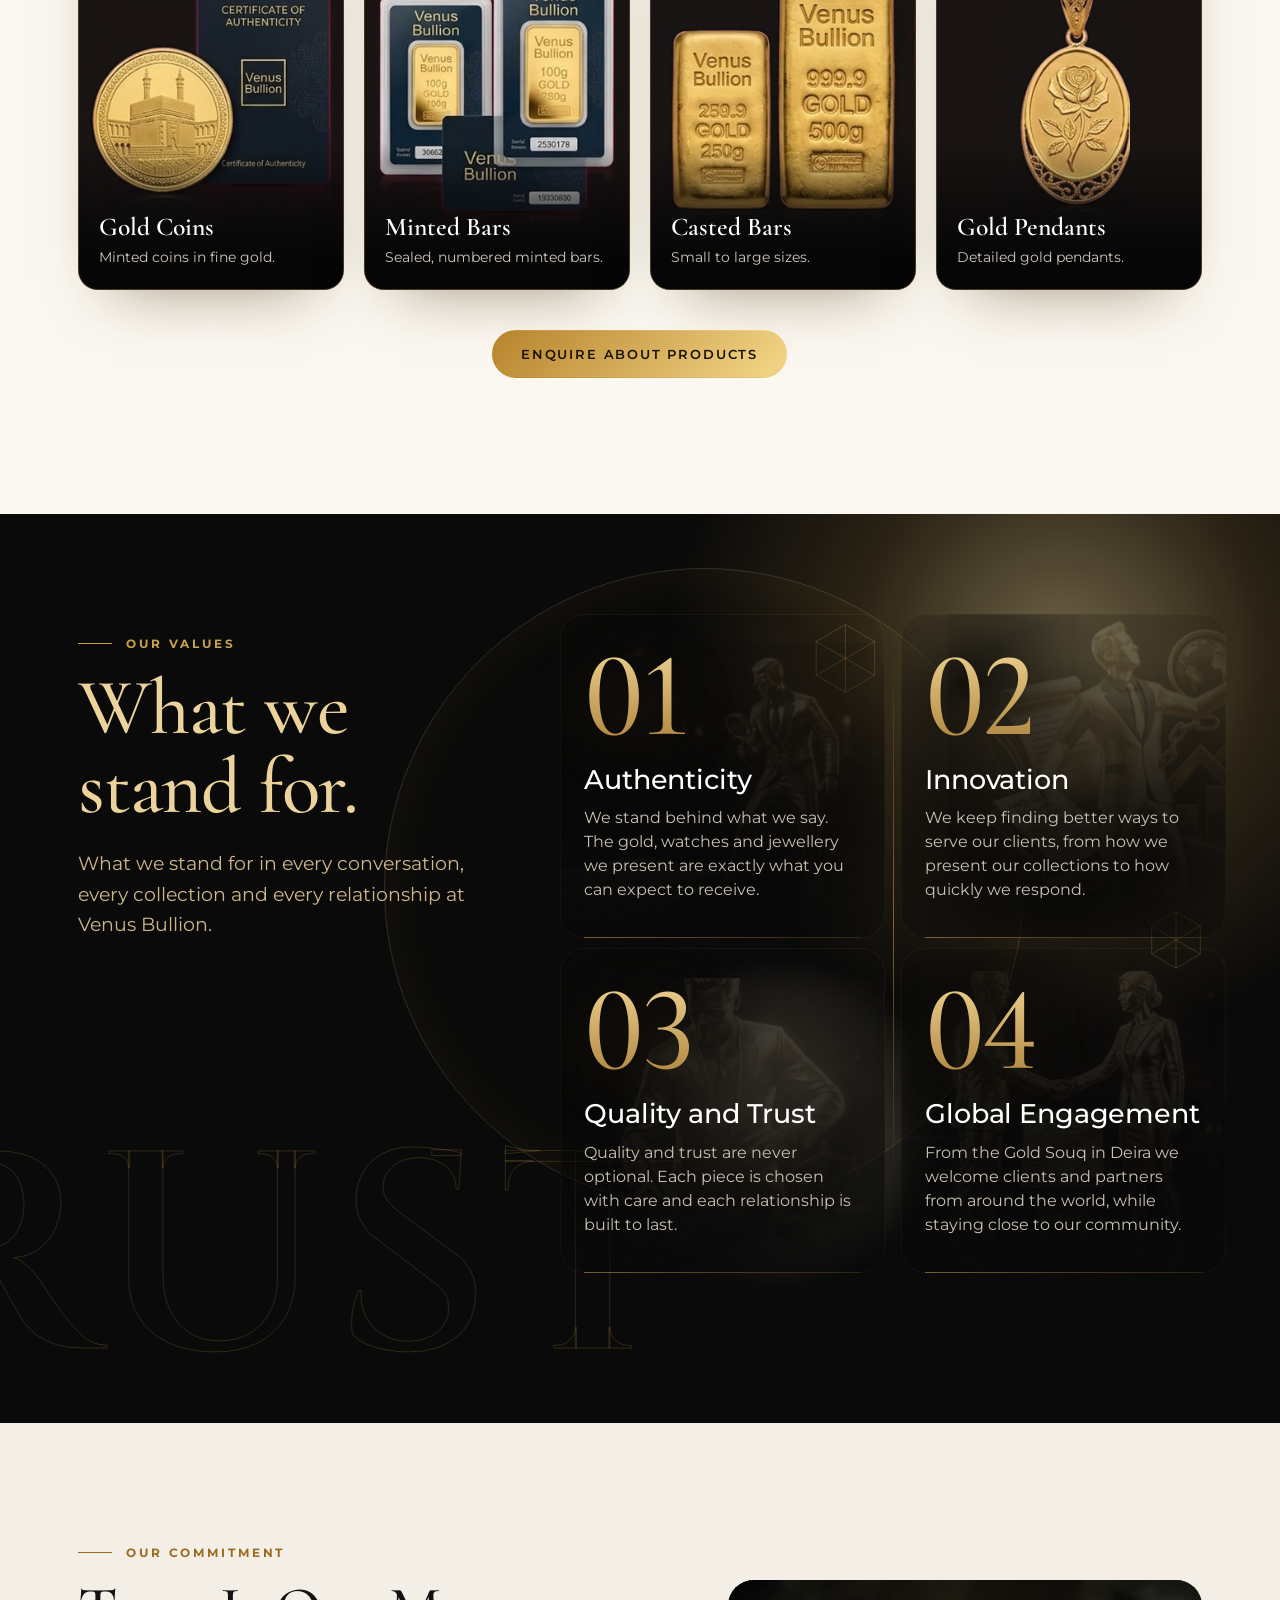
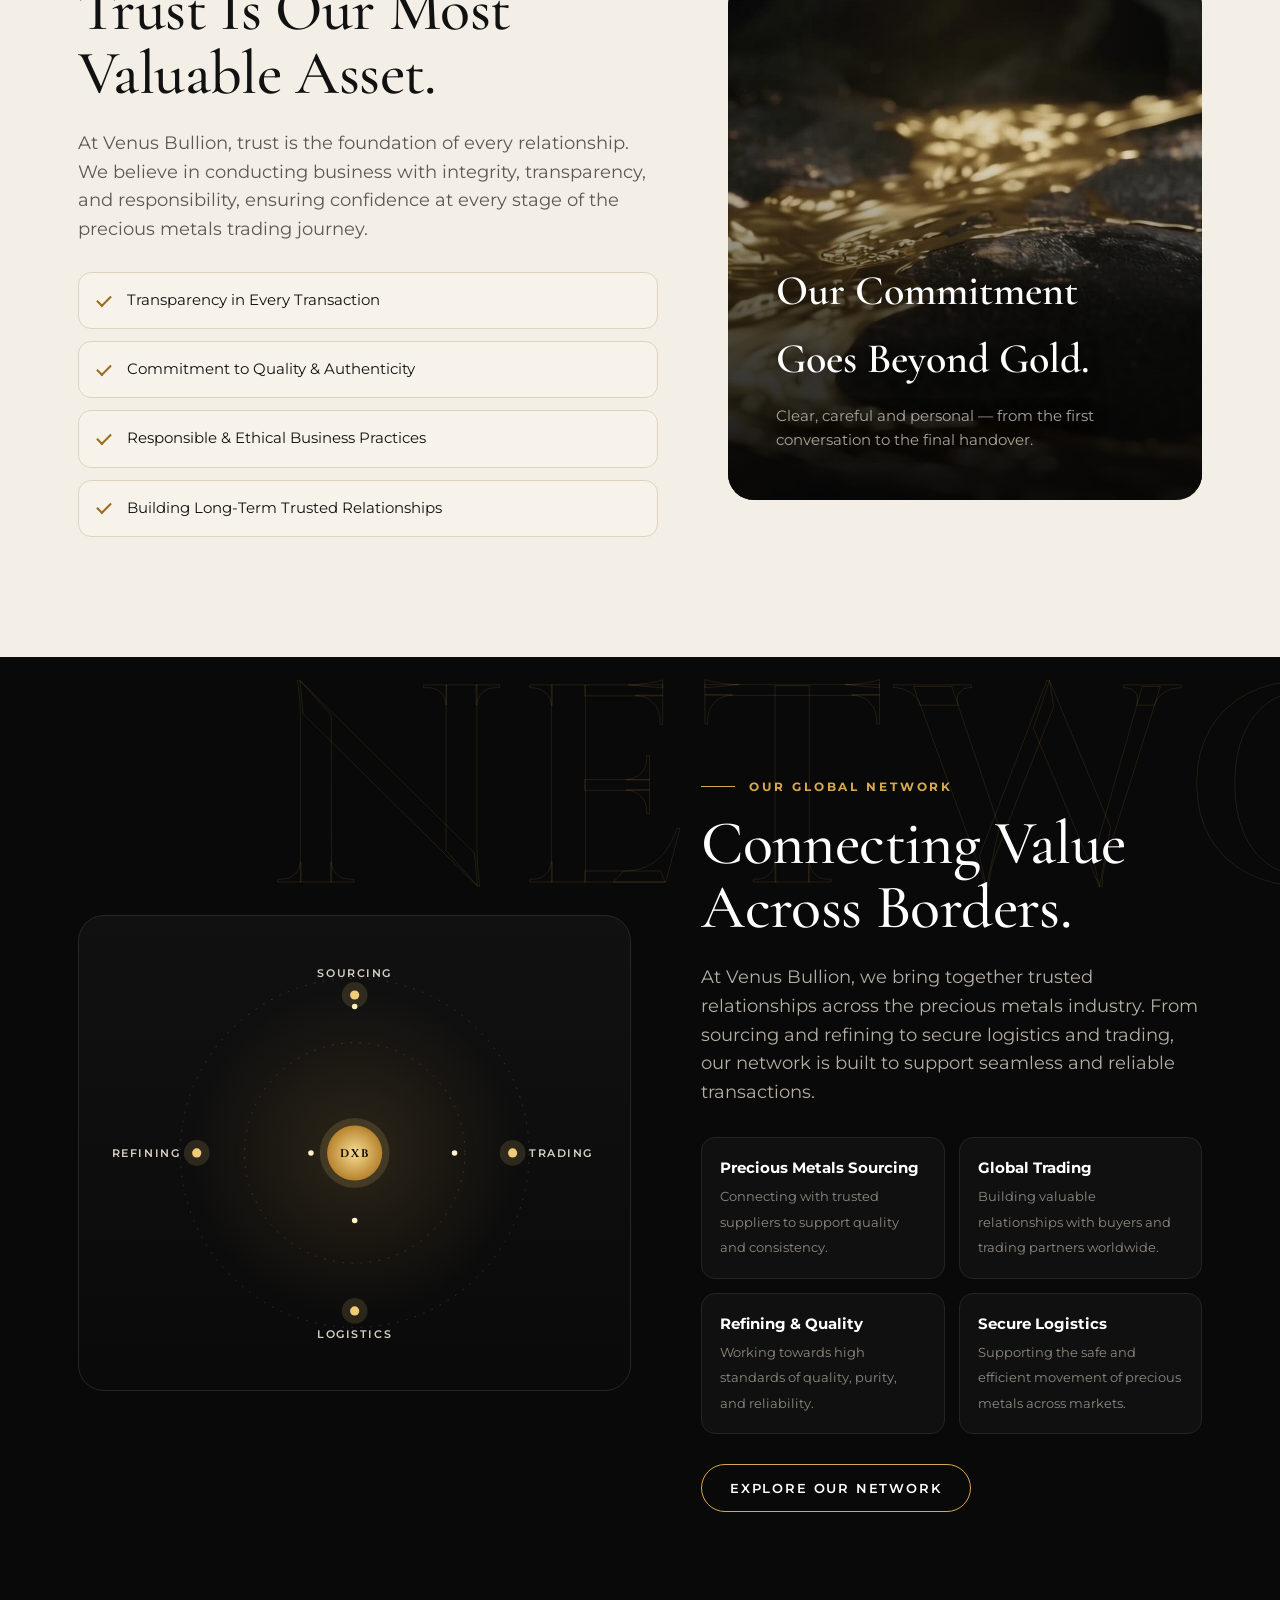
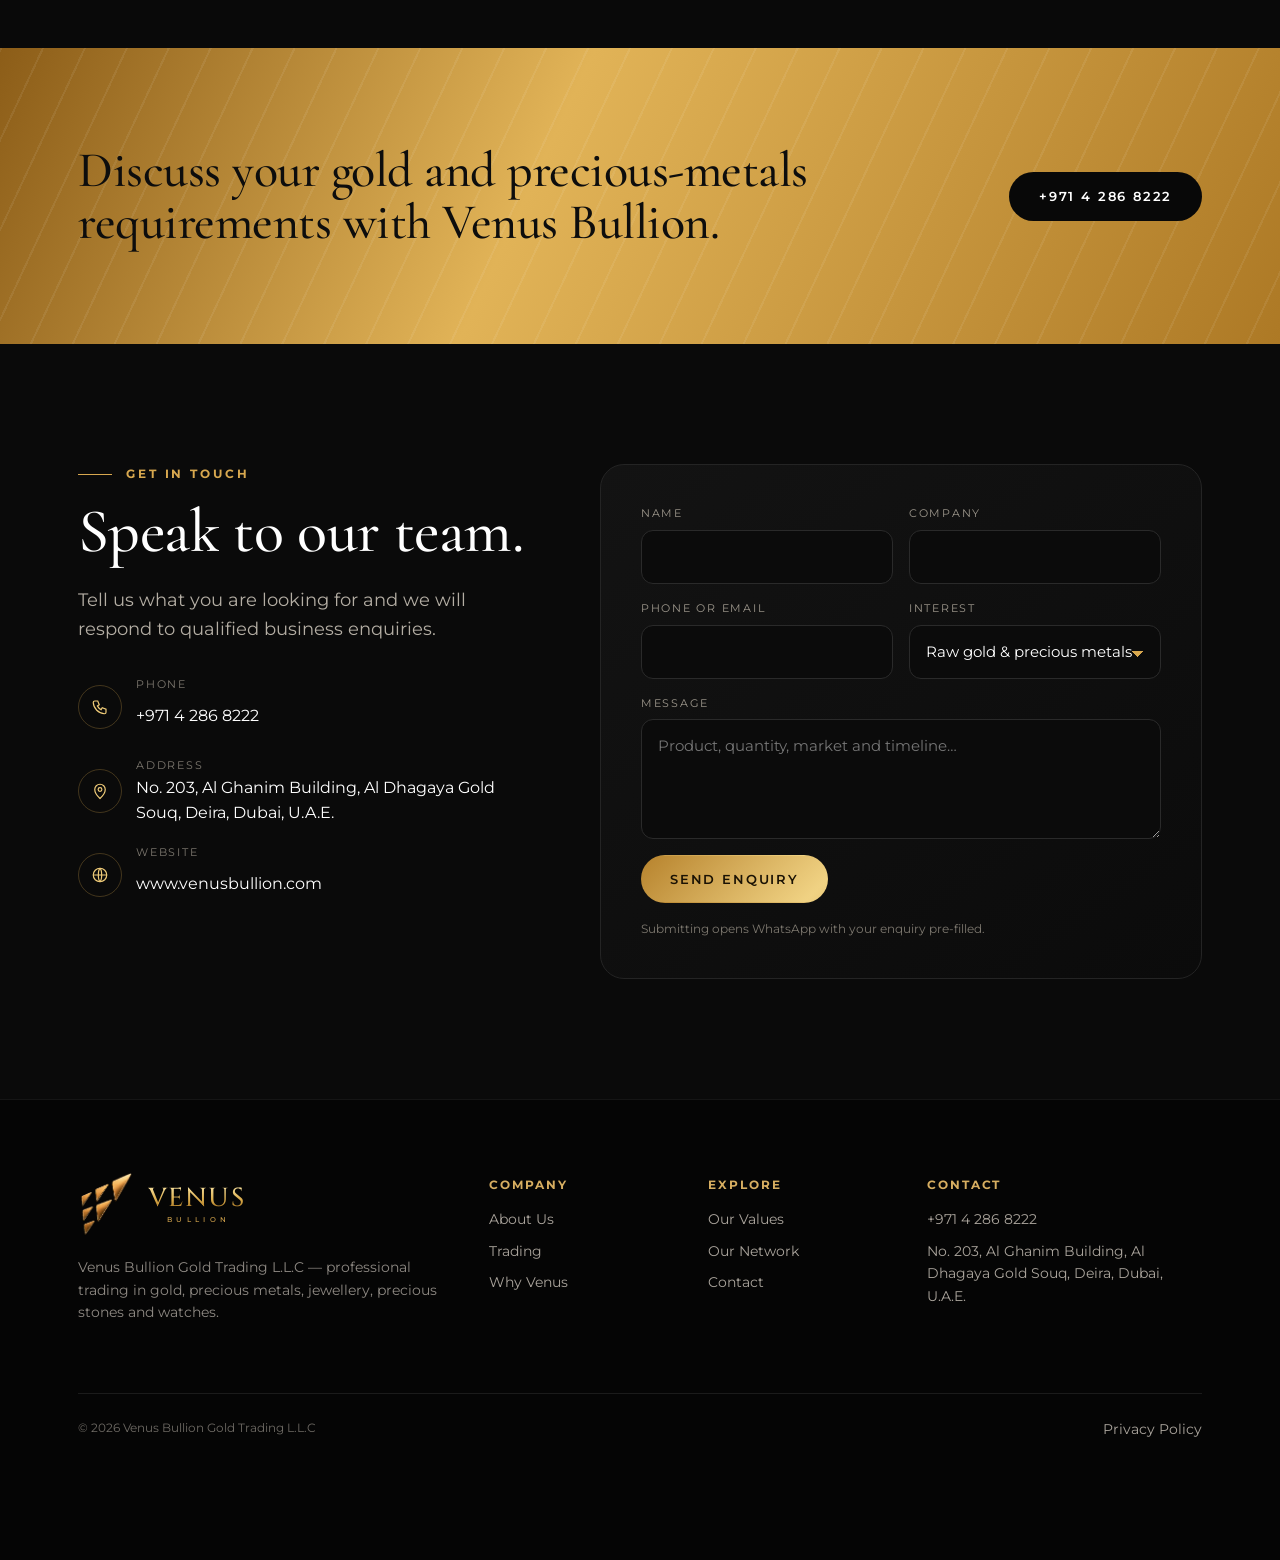
==== commit 119c6b8e: "Update commitment heading and company phone number (+971 4 286 8222) Co-Authored-By: Claude Sonnet 5" ====
--- a/index.html
+++ b/index.html
@@ -45,7 +45,7 @@
    "name": "Venus Bullion Gold Trading L.L.C",
    "alternateName": "Venus Bullion",
    "url": "https://www.venusbullion.com/",
-   "telephone": "+971501263566",
+   "telephone": "+97142868222",
    "logo": "https://www.venusbullion.com/assets/logo/mark.png",
    "image": "https://www.venusbullion.com/assets/img/hero-poster.jpg",
    "description": "Gold and precious metals trading company in Deira, Dubai, trading raw gold, gold and silver jewellery, diamonds, pearls and precious stones, watches and clocks.",
@@ -77,7 +77,7 @@
    ],
    "contactPoint": {
     "@type": "ContactPoint",
-    "telephone": "+971501263566",
+    "telephone": "+97142868222",
     "contactType": "sales",
     "areaServed": "AE",
     "availableLanguage": [
@@ -285,7 +285,7 @@
     <div class="shield rv right">
       <video class="shield-video" id="shieldVideo" muted loop playsinline preload="none" poster="assets/img/shield-poster.jpg" data-src="assets/video/shield.mp4" aria-hidden="true"></video>
       <div class="shield-shade" aria-hidden="true"></div>
-      <h3>Professional by design.</h3>
+      <h3>Our Commitment Goes Beyond Gold.</h3>
       <p>Clear, careful and personal — from the first conversation to the final handover.</p>
     </div>
   </div>
@@ -326,7 +326,7 @@
 <section class="cta">
   <div class="wrap cta-grid">
     <h2 class="rv">Discuss your gold and precious-metals requirements with Venus Bullion.</h2>
-    <a href="tel:+971501263566" class="btn rv">+971 50 126 3566</a>
+    <a href="tel:+97142868222" class="btn rv">+971 4 286 8222</a>
   </div>
 </section>
 
@@ -338,7 +338,7 @@
       <h2>Speak to our team.</h2>
       <p class="intro">Tell us what you are looking for and we will respond to qualified business enquiries.</p>
       <ul class="c-list">
-        <li><span class="c-ico"><svg width="18" height="18" viewBox="0 0 24 24" fill="none" stroke="currentColor" stroke-width="1.6"><path d="M5 4h4l2 5-2.5 1.5a11 11 0 0 0 5 5L15 13l5 2v4a2 2 0 0 1-2 2A16 16 0 0 1 3 6a2 2 0 0 1 2-2z"/></svg></span><div><small>Phone</small><a href="tel:+971501263566">+971 50 126 3566</a></div></li>
+        <li><span class="c-ico"><svg width="18" height="18" viewBox="0 0 24 24" fill="none" stroke="currentColor" stroke-width="1.6"><path d="M5 4h4l2 5-2.5 1.5a11 11 0 0 0 5 5L15 13l5 2v4a2 2 0 0 1-2 2A16 16 0 0 1 3 6a2 2 0 0 1 2-2z"/></svg></span><div><small>Phone</small><a href="tel:+97142868222">+971 4 286 8222</a></div></li>
         <li data-email hidden><span class="c-ico"><svg width="18" height="18" viewBox="0 0 24 24" fill="none" stroke="currentColor" stroke-width="1.6"><rect x="3" y="5" width="18" height="14" rx="2"/><path d="m3 7 9 6 9-6"/></svg></span><div><small>Email</small><a href="#"></a></div></li>
         <li><span class="c-ico"><svg width="18" height="18" viewBox="0 0 24 24" fill="none" stroke="currentColor" stroke-width="1.6"><path d="M12 22s7-6.5 7-12a7 7 0 0 0-14 0c0 5.5 7 12 7 12z"/><circle cx="12" cy="10" r="2.5"/></svg></span><div><small>Address</small>No. 203, Al Ghanim Building, Al Dhagaya Gold Souq, Deira, Dubai, U.A.E.</div></li>
         <li><span class="c-ico"><svg width="18" height="18" viewBox="0 0 24 24" fill="none" stroke="currentColor" stroke-width="1.6"><circle cx="12" cy="12" r="9"/><path d="M3 12h18M12 3c3 3 3 15 0 18M12 3c-3 3-3 15 0 18"/></svg></span><div><small>Website</small><a href="https://www.venusbullion.com" rel="noopener">www.venusbullion.com</a></div></li>
@@ -370,14 +370,14 @@
       </div>
       <div><h4>Company</h4><a href="#about">About Us</a><a href="#trading">Trading</a><a href="#why">Why Venus</a></div>
       <div><h4>Explore</h4><a href="#values">Our Values</a><a href="network.html">Our Network</a><a href="#contact">Contact</a></div>
-      <div><h4>Contact</h4><p class="l">+971 50 126 3566</p><p class="l" data-email hidden><a href="#"></a></p><p class="l">No. 203, Al Ghanim Building, Al Dhagaya Gold Souq, Deira, Dubai, U.A.E.</p></div>
+      <div><h4>Contact</h4><p class="l">+971 4 286 8222</p><p class="l" data-email hidden><a href="#"></a></p><p class="l">No. 203, Al Ghanim Building, Al Dhagaya Gold Souq, Deira, Dubai, U.A.E.</p></div>
     </div>
     <div class="bottom"><span>© <span id="yr">2026</span> Venus Bullion Gold Trading L.L.C</span><span><a href="privacy.html">Privacy Policy</a></span></div>
   </div>
 </footer>
 
 <a class="fab" href="https://wa.me/971501263566?text=Hello%20Venus%20Bullion%2C%20I%27d%20like%20to%20make%20an%20enquiry." target="_blank" rel="noopener" aria-label="Chat on WhatsApp"><svg viewBox="0 0 24 24"><path d="M12 2a10 10 0 0 0-8.6 15L2 22l5.2-1.4A10 10 0 1 0 12 2zm5.2 14.2c-.2.6-1.3 1.2-1.8 1.2-.5.1-1 .2-3.3-.7-2.8-1.2-4.6-4-4.7-4.2-.1-.2-1.100-1.500-1.100-2.800s.7-2 1-2.300c.2-.3.5-.3.700-.3h.5c.2 0 .4 0 .6.5l.8 2c.1.2.1.3 0 .5l-.4.6c-.1.1-.3.300-.1.600.2.3.8 1.300 1.700 2.100 1.200 1 2.100 1.300 2.400 1.500.3.1.5.1.6-.1l.9-1.100c.2-.3.4-.2.600-.1l2 .9c.3.1.5.2.5.3.1.2.1.8-.1 1.400z"/></svg></a>
-<div class="call-bar"><a class="btn fill" href="tel:+971501263566">Call Now</a><a class="btn" href="#contact">Enquire</a></div>
+<div class="call-bar"><a class="btn fill" href="tel:+97142868222">Call Now</a><a class="btn" href="#contact">Enquire</a></div>
 
 <script src="js/config.js"></script>
 <script src="js/i18n.js"></script>
